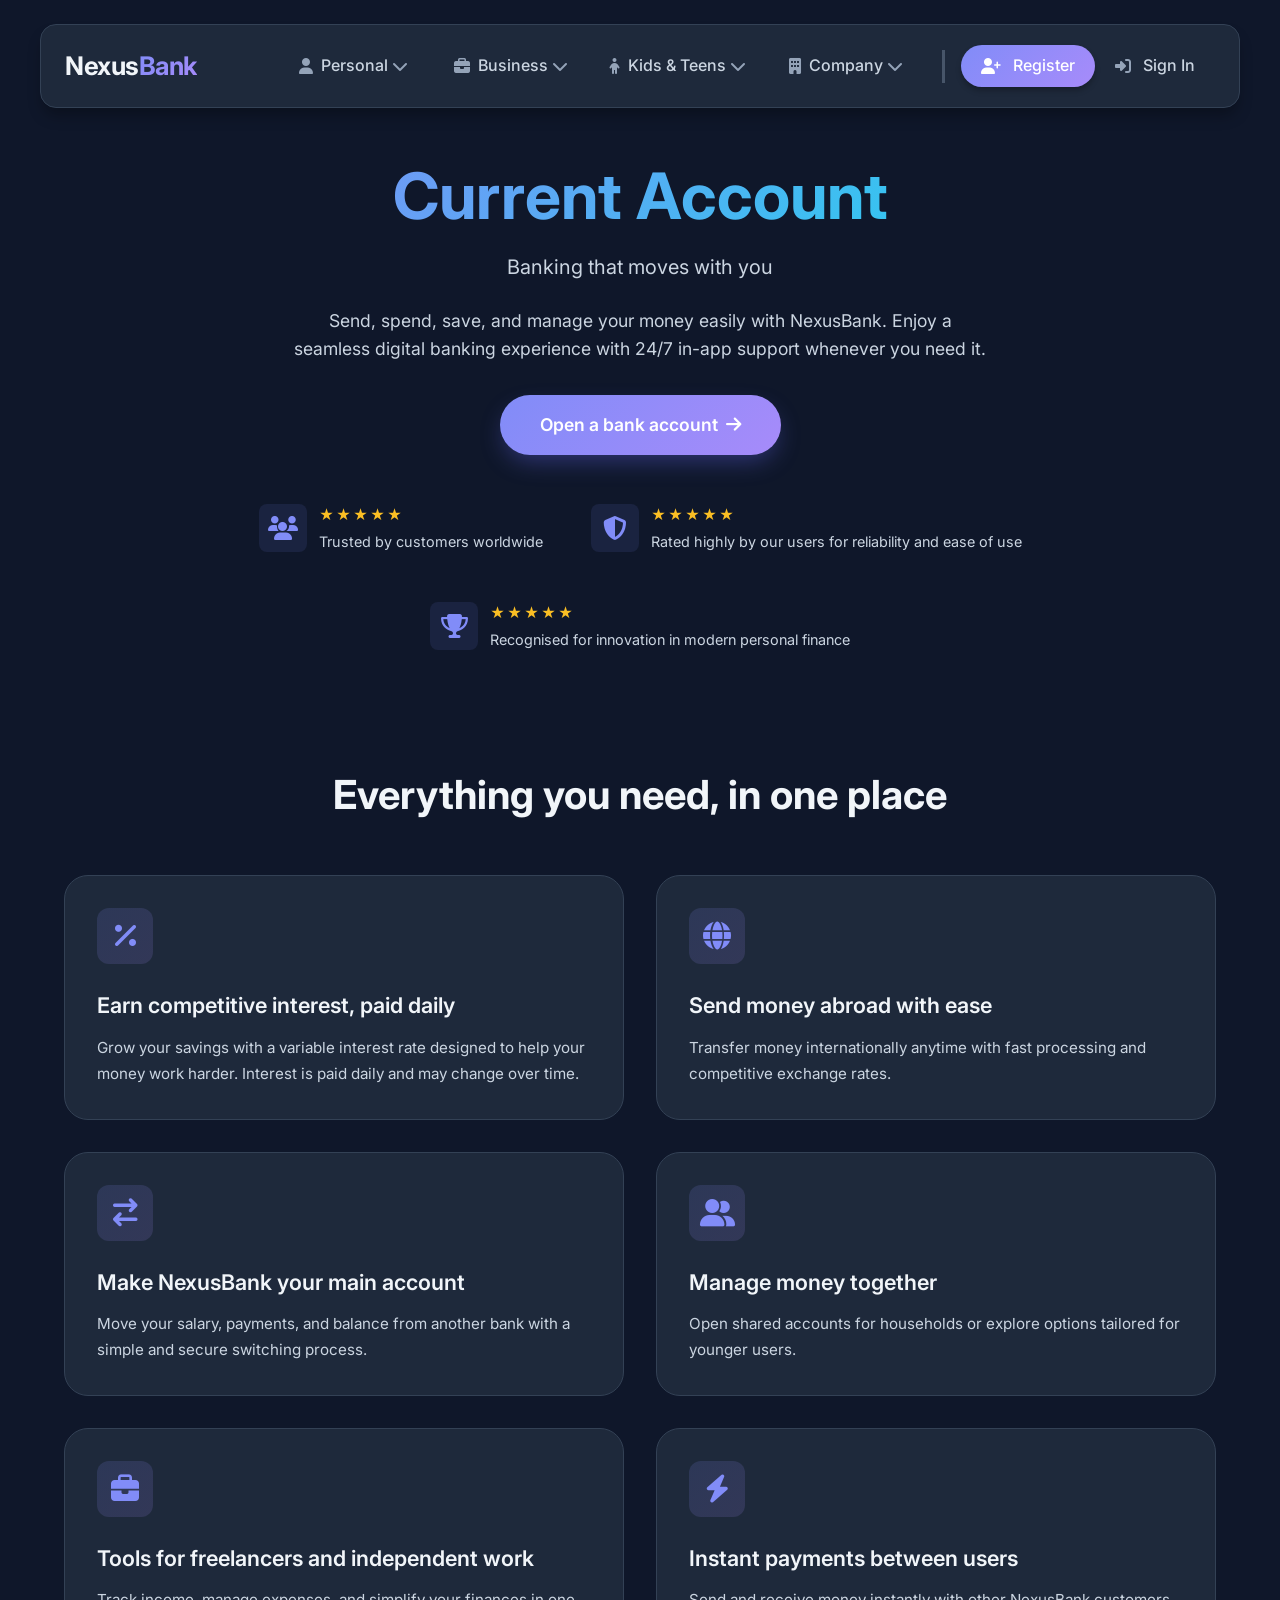
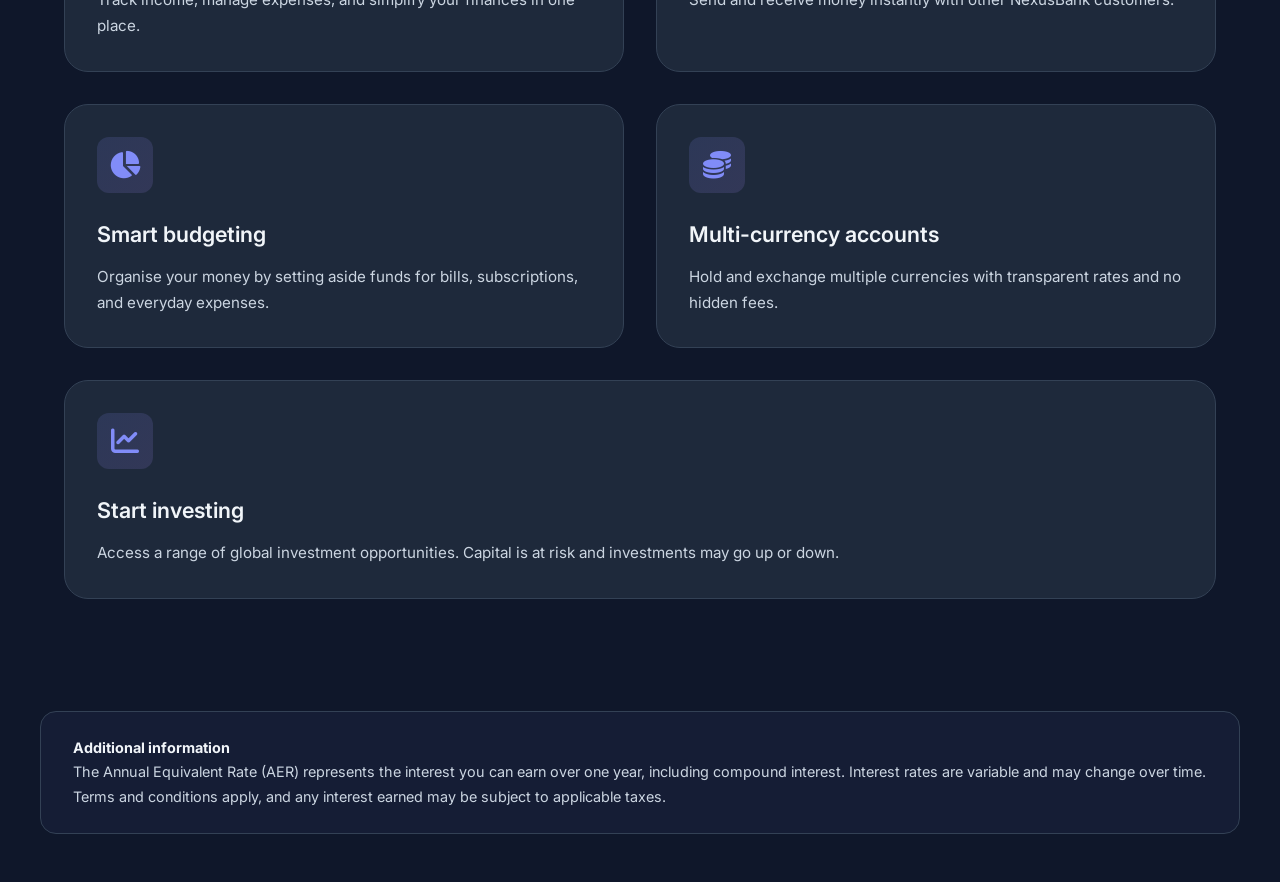
==== Joint-Account/index.html @ ea1c4c82 "Add files via upload" ====
<!DOCTYPE html>
<html lang="en">
<head>
    <meta charset="UTF-8">
    <meta name="viewport" content="width=device-width, initial-scale=1.0">
    <title>NexusBank | Personal Accounts</title>
    
    <!-- Font Awesome -->
    <link rel="stylesheet" href="https://cdnjs.cloudflare.com/ajax/libs/font-awesome/6.4.0/css/all.min.css">
    
    <!-- Google Fonts -->
    <link href="https://fonts.googleapis.com/css2?family=Inter:wght@300;400;500;600;700;800&display=swap" rel="stylesheet">
    
    <style>
        /* ===== CSS VARIABLES ===== */
        :root {
            --primary: #818cf8;
            --primary-dark: #6366f1;
            --secondary: #a78bfa;
            --accent: #22d3ee;
            --bg-primary: #0f172a;
            --bg-secondary: #1e293b;
            --surface: #1e293b;
            --surface-elevated: #334155;
            --surface-hover: #475569;
            --text-primary: #f1f5f9;
            --text-secondary: #cbd5e1;
            --text-tertiary: #94a3b8;
            --border-light: #334155;
            --border-medium: #475569;
            --success: #10b981;
            --warning: #f59e0b;
            --error: #ef4444;
            --shadow-sm: 0 1px 2px 0 rgb(0 0 0 / 0.3);
            --shadow-md: 0 4px 6px -1px rgb(0 0 0 / 0.3);
            --shadow-lg: 0 10px 15px -3px rgb(0 0 0 / 0.3);
            --shadow-xl: 0 20px 25px -5px rgb(0 0 0 / 0.3);
            --shadow-2xl: 0 25px 50px -12px rgb(0 0 0 / 0.4);
            --radius-sm: 6px;
            --radius-md: 8px;
            --radius-lg: 12px;
            --radius-xl: 16px;
            --radius-2xl: 24px;
            --radius-3xl: 32px;
            --radius-full: 9999px;
            --space-xs: 4px;
            --space-sm: 8px;
            --space-md: 16px;
            --space-lg: 24px;
            --space-xl: 32px;
            --space-2xl: 48px;
            --transition-fast: 150ms cubic-bezier(0.4, 0, 0.2, 1);
            --transition-normal: 250ms cubic-bezier(0.4, 0, 0.2, 1);
            --transition-bounce: all 0.3s cubic-bezier(0.175, 0.885, 0.32, 1.275);
            --font-body: 'Inter', -apple-system, BlinkMacSystemFont, 'Segoe UI', Roboto, sans-serif;
        }

        * {
            margin: 0;
            padding: 0;
            box-sizing: border-box;
        }

        body {
            font-family: var(--font-body);
            background-color: var(--bg-primary);
            color: var(--text-primary);
            line-height: 1.6;
            padding-top: 94px;
            overflow-x: hidden;
        }

        /* Focus indicators for keyboard users */
        :focus-visible {
            outline: 2px solid var(--primary);
            outline-offset: 2px;
            border-radius: var(--radius-sm);
        }

        /* ===== FLOATING NAVIGATION ===== */
        .floating-nav {
            position: fixed;
            top: var(--space-lg);
            left: 50%;
            transform: translateX(-50%);
            width: calc(100% - 2rem);
            max-width: 1200px;
            background: var(--surface);
            backdrop-filter: blur(10px);
            border: 1px solid var(--border-light);
            border-radius: var(--radius-xl);
            padding: 0 var(--space-lg);
            z-index: 1000;
            box-shadow: var(--shadow-lg);
            display: flex;
            align-items: center;
            justify-content: space-between;
            height: 84px;
        }

        .floating-nav .container {
            display: flex;
            align-items: center;
            justify-content: space-between;
            width: 100%;
            height: 100%;
            padding: 0;
            max-width: 1200px;
            margin: 0 auto;
        }

        .nav-brand {
            font-size: 1.6rem;
            font-weight: 700;
            color: var(--text-primary);
            letter-spacing: -0.5px;
            text-decoration: none;
            flex-shrink: 0;
            line-height: 1;
        }

        .nav-brand .accent {
            background: linear-gradient(135deg, var(--primary), var(--secondary));
            -webkit-background-clip: text;
            -webkit-text-fill-color: transparent;
            background-clip: text;
        }

        .nav-row {
            display: flex;
            align-items: center;
            gap: var(--space-xs);
            margin-left: auto;
            flex-wrap: nowrap;
        }

        .nav-item {
            display: flex;
            align-items: center;
            gap: 0.5rem;
            padding: 0.6rem 1.2rem;
            font-size: 1rem;
            font-family: var(--font-body);
            border-radius: 40px;
            transition: var(--transition-bounce);
            position: relative;
            text-decoration: none;
            color: var(--text-secondary);
            font-weight: 500;
            border: none;
            background: none;
            cursor: pointer;
            white-space: nowrap;
        }

        /* Fix for Issue #1: Button styling to match links */
        button.nav-item {
            font-family: var(--font-body);
            font-size: 1rem;
            font-weight: 500;
            line-height: 1.6;
            cursor: pointer;
            -webkit-appearance: none;
            -moz-appearance: none;
            appearance: none;
        }

        button.nav-item:focus {
            outline: none;
        }

        button.nav-item:focus-visible {
            outline: 2px solid var(--primary);
            outline-offset: 2px;
            border-radius: var(--radius-full);
        }

        button.nav-item.btn-primary {
            background: linear-gradient(135deg, var(--primary), var(--secondary));
        }

        .nav-item i {
            font-size: 1rem;
            transition: transform 0.2s ease;
            color: var(--text-tertiary);
        }

        .nav-item:hover {
            background: var(--surface-hover);
            transform: scale(1.05);
            color: var(--primary);
        }

        .nav-item:active {
            transform: scale(0.97);
            transition: transform 0.05s ease;
        }

        .nav-item:hover i {
            transform: translateY(-1px);
        }

        .nav-item.btn-primary {
            background: linear-gradient(135deg, var(--primary), var(--secondary));
            color: white;
            box-shadow: var(--shadow-md);
            padding: 0.5rem 1.25rem;
        }

        .nav-item.btn-primary i {
            color: white;
        }

        .nav-item.btn-primary:hover {
            transform: translateY(-1px);
            box-shadow: var(--shadow-lg);
        }

        .nav-item.btn-primary:active {
            transform: translateY(0);
            box-shadow: var(--shadow-sm);
        }

        .nav-item.btn-ghost {
            background: transparent;
            padding: 0.5rem 1.25rem;
        }

        .nav-item.btn-ghost:hover {
            background: var(--surface-hover);
            color: var(--primary);
        }

        .nav-item.btn-ghost:active {
            transform: scale(0.97);
        }

        .nav-spacer {
            width: 3px;
            height: 33px;
            background: var(--border-medium);
            margin: 0 var(--space-md);
            flex-shrink: 0;
        }

        .mobile-menu-btn {
            display: none;
            background: none;
            border: none;
            color: var(--text-secondary);
            font-size: 1.25rem;
            cursor: pointer;
            width: 44px;
            height: 44px;
            align-items: center;
            justify-content: center;
            margin-left: var(--space-sm);
            border-radius: var(--radius-md);
            transition: background var(--transition-fast);
        }

        .mobile-menu-btn:hover {
            background: var(--surface-hover);
        }

        .mobile-menu-btn:active {
            transform: scale(0.95);
        }

        /* ===== DROPDOWN MENU STYLES ===== */
        .nav-dropdown {
            position: relative;
        }

        .dropdown-toggle {
            display: flex;
            align-items: center;
            gap: var(--space-xs);
            cursor: pointer;
            text-decoration: none;
        }

        .dropdown-arrow {
            font-size: 0.75rem;
            transition: transform var(--transition-fast);
            color: var(--text-tertiary);
        }

        .nav-dropdown:hover .dropdown-arrow {
            transform: rotate(180deg);
            color: var(--primary);
        }

        .dropdown-menu {
            position: absolute;
            top: 100%;
            left: 50%;
            transform: translateX(-50%) translateY(10px);
            background: var(--surface);
            border: 1px solid var(--border-light);
            border-radius: var(--radius-xl);
            padding: var(--space-xl);
            box-shadow: var(--shadow-2xl);
            opacity: 0;
            visibility: hidden;
            transition: all var(--transition-normal);
            z-index: 1000;
            backdrop-filter: blur(10px);
            margin-top: var(--space-sm);
        }

        .nav-dropdown:hover .dropdown-menu {
            opacity: 1;
            visibility: visible;
            transform: translateX(-50%) translateY(0);
        }

        /* Personal Menu Positioning - FIXED */
        .personal-menu {
            min-width: min(1000px, 85vw);
            max-width: 1200px;
            left: 175%;
            transform: translateX(calc(-50% + 80px)) translateY(10px);
        }

        .nav-dropdown:hover .personal-menu {
            transform: translateX(calc(-50% + 80px)) translateY(0);
        }

        /* Business Menu Positioning - FIXED */
        .business-menu {
            min-width: min(1000px, 85vw);
            max-width: 1200px;
            left: 90%;
            transform: translateX(calc(-50% + 120px)) translateY(10px);
        }

        .nav-dropdown:hover .business-menu {
            transform: translateX(calc(-50% + 120px)) translateY(0);
        }

        /* Kids Menu Positioning */
        .kids-menu {
            min-width: min(500px, 90vw);
            left: 50%;
            transform: translateX(-50%) translateY(10px);
        }

        .nav-dropdown:hover .kids-menu {
            transform: translateX(-50%) translateY(0);
        }

        /* Company Menu Positioning */
        .company-menu {
            min-width: min(700px, 85vw);
            left: 50%;
            transform: translateX(calc(-50% + 40px)) translateY(10px);
        }

        .nav-dropdown:hover .company-menu {
            transform: translateX(calc(-50% + 40px)) translateY(0);
        }

        .dropdown-grid {
            display: grid;
            grid-template-columns: repeat(6, 1fr);
            gap: var(--space-lg);
        }

        .business-menu .dropdown-grid {
            grid-template-columns: repeat(6, 1fr);
        }

        .company-menu .dropdown-grid.two-columns {
            grid-template-columns: repeat(3, 1fr);
        }

        .dropdown-col {
            min-width: 0;
        }

        .dropdown-section-header {
            display: flex;
            align-items: center;
            gap: var(--space-xs);
            color: var(--text-tertiary);
            font-size: 0.75rem;
            font-weight: 600;
            text-transform: uppercase;
            letter-spacing: 0.5px;
            margin-bottom: var(--space-md);
            padding-bottom: var(--space-xs);
            border-bottom: 1px solid var(--border-light);
            cursor: default;
            pointer-events: none;
        }

        .dropdown-link {
            display: flex;
            align-items: center;
            gap: var(--space-sm);
            padding: var(--space-sm) var(--space-md);
            color: var(--text-secondary);
            text-decoration: none;
            font-size: 0.9rem;
            border-radius: var(--radius-md);
            transition: all var(--transition-fast);
            margin-bottom: 2px;
            cursor: pointer;
        }

        .dropdown-link:hover {
            background: var(--surface-hover);
            transform: translateX(5px);
            color: var(--text-primary);
        }

        .dropdown-link:active {
            transform: scale(0.98);
            background: var(--surface-elevated);
        }

        /* Kids Menu Cards */
        .kids-grid {
            display: grid;
            grid-template-columns: repeat(3, 1fr);
            gap: var(--space-md);
        }

        .kids-card {
            background: rgba(129, 140, 248, 0.05);
            border-radius: var(--radius-lg);
            padding: var(--space-md);
            text-align: center;
            text-decoration: none;
            display: block;
            transition: all 0.3s ease;
            border: 1px solid rgba(129, 140, 248, 0.2);
            cursor: pointer;
        }

        .kids-card:hover {
            background: rgba(129, 140, 248, 0.12);
            border-color: rgba(129, 140, 248, 0.5);
            transform: translateY(-2px);
        }

        .kids-card:active {
            transform: translateY(0);
            background: rgba(129, 140, 248, 0.2);
        }

        .kids-icon {
            width: 48px;
            height: 48px;
            background: linear-gradient(135deg, var(--primary), var(--secondary));
            border-radius: var(--radius-md);
            display: flex;
            align-items: center;
            justify-content: center;
            margin: 0 auto 12px auto;
        }

        .kids-icon i {
            font-size: 1.5rem;
            color: white;
        }

        .kids-title {
            font-weight: 600;
            font-size: 0.9rem;
            color: var(--text-primary);
            margin-bottom: 4px;
        }

        .kids-desc {
            font-size: 0.75rem;
            color: var(--text-tertiary);
            line-height: 1.3;
        }

        /* Plan Links */
        .plans-col {
            background: rgba(99, 102, 241, 0.1);
            border-radius: var(--radius-lg);
            padding: var(--space-md);
        }

        .plan-link {
            display: flex;
            align-items: center;
            justify-content: space-between;
            padding: var(--space-sm) var(--space-md);
            color: var(--text-secondary);
            text-decoration: none;
            border-radius: var(--radius-md);
            transition: all var(--transition-fast);
            margin-bottom: 2px;
            cursor: pointer;
        }

        .plan-link:hover {
            background: var(--surface-hover);
            transform: translateX(5px);
            color: var(--text-primary);
        }

        .plan-link:active {
            transform: scale(0.98);
        }

        .plan-name {
            font-weight: 500;
            font-size: 0.9rem;
        }

        .plan-price {
            font-size: 0.8rem;
            color: var(--text-tertiary);
            background: var(--surface);
            padding: 2px 8px;
            border-radius: var(--radius-full);
        }

        .mt-2 { margin-top: 8px; }
        .mt-3 { margin-top: 16px; }

        /* ===== MOBILE MENU STYLES ===== */
        .mobile-nav {
            display: none;
        }
        
        .mobile-menu-panel {
            display: none;
        }
        
        .mobile-tabs-container {
            padding: var(--space-md) var(--space-md) 0 var(--space-md);
            border-bottom: 1px solid var(--border-light);
            overflow-x: auto;
            overflow-y: hidden;
            white-space: nowrap;
            -webkit-overflow-scrolling: touch;
            scrollbar-width: none;
            -ms-overflow-style: none;
            flex-shrink: 0;
        }
        
        .mobile-tabs-container::-webkit-scrollbar {
            display: none;
        }
        
        .mobile-tabs {
            display: flex;
            flex-wrap: nowrap;
            gap: var(--space-sm);
            padding-bottom: var(--space-sm);
            min-width: min-content;
        }
        
        .mobile-tab {
            display: inline-flex;
            align-items: center;
            gap: var(--space-sm);
            padding: 0.75rem 1.25rem;
            background: transparent;
            border: none;
            color: var(--text-tertiary);
            font-weight: 500;
            font-size: 1rem;
            border-radius: var(--radius-full);
            cursor: pointer;
            transition: all var(--transition-fast);
            white-space: nowrap;
            border: 1px solid transparent;
            flex-shrink: 0;
        }
        
        .mobile-tab i {
            font-size: 1.1rem;
        }
        
        .mobile-tab.active {
            background: rgba(129, 140, 248, 0.15);
            color: var(--primary);
            border-color: rgba(129, 140, 248, 0.3);
        }
        
        .mobile-content-area {
            flex: 1;
            overflow-y: auto;
            padding: var(--space-lg) var(--space-md);
            -webkit-overflow-scrolling: touch;
        }
        
        .mobile-menu-section {
            display: none;
        }
        
        .mobile-menu-section.active {
            display: block;
        }
        
        .mobile-menu-list {
            list-style: none;
            margin: 0;
            padding: 0;
        }
        
        .mobile-menu-item {
            display: flex;
            align-items: center;
            padding: var(--space-md) 0;
            color: var(--text-primary);
            text-decoration: none;
            border-bottom: 1px solid var(--border-light);
            font-size: 1rem;
            transition: all var(--transition-fast);
            cursor: pointer;
        }
        
        .mobile-menu-item.has-children {
            justify-content: space-between;
        }
        
        .mobile-menu-item.has-children .arrow {
            color: var(--text-tertiary);
            font-size: 0.8rem;
            transition: transform var(--transition-fast);
        }
        
        .mobile-menu-item.has-children.open .arrow {
            transform: rotate(180deg);
        }
        
        .mobile-submenu {
            list-style: none;
            margin: 0 0 0 var(--space-lg);
            padding: 0;
            display: none;
        }
        
        .mobile-submenu.open {
            display: block;
        }
        
        .mobile-submenu .mobile-menu-item {
            padding: var(--space-sm) 0;
            border-bottom: none;
            color: var(--text-secondary);
            font-size: 0.95rem;
        }
        
        .mobile-menu-footer {
            padding: var(--space-lg) var(--space-md);
            border-top: 1px solid var(--border-light);
            background: var(--bg-secondary);
            display: flex;
            gap: var(--space-md);
            flex-shrink: 0;
        }
        
        .mobile-btn {
            flex: 1;
            padding: var(--space-md);
            border-radius: var(--radius-full);
            font-weight: 600;
            text-align: center;
            text-decoration: none;
            transition: all var(--transition-fast);
            border: none;
            cursor: pointer;
            font-size: 1rem;
        }
        
        .mobile-btn-login {
            background: transparent;
            color: var(--text-primary);
            border: 1px solid var(--border-medium);
        }
        
        .mobile-btn-login:hover,
        .mobile-btn-login:active {
            background: var(--surface-hover);
        }
        
        .mobile-btn-signup {
            background: linear-gradient(135deg, var(--primary), var(--secondary));
            color: white;
        }
        
        .mobile-btn-signup:hover,
        .mobile-btn-signup:active {
            opacity: 0.9;
            transform: scale(0.98);
        }
        
        body.menu-open {
            overflow: hidden;
        }

        /* Loading state for buttons */
        .btn-primary.loading,
        .btn-ghost.loading {
            position: relative;
            pointer-events: none;
            opacity: 0.7;
        }

        .btn-primary.loading::after,
        .btn-ghost.loading::after {
            content: '';
            position: absolute;
            width: 16px;
            height: 16px;
            top: 50%;
            right: 12px;
            transform: translateY(-50%);
            border: 2px solid white;
            border-top-color: transparent;
            border-radius: 50%;
            animation: spin 0.6s linear infinite;
        }

        /* Screen reader only class */
        .sr-only {
            position: absolute;
            width: 1px;
            height: 1px;
            padding: 0;
            margin: -1px;
            overflow: hidden;
            clip: rect(0, 0, 0, 0);
            white-space: nowrap;
            border-width: 0;
        }

        /* Page Content */
        .page-content {
            max-width: 1200px;
            margin: 0 auto;
            padding: 60px 24px;
            text-align: center;
        }

        h1 {
            font-size: 3rem;
            margin-bottom: 16px;
            background: linear-gradient(135deg, var(--primary), var(--accent));
            -webkit-background-clip: text;
            -webkit-text-fill-color: transparent;
            font-weight: 700;
        }

        p {
            color: var(--text-secondary);
            font-size: 1.1rem;
        }

        /* Drag and Drop Styles */
        .dropdown-link[draggable="true"]:active, 
        .plan-link[draggable="true"]:active,
        .kids-card[draggable="true"]:active {
            cursor: grabbing;
        }
        
        .drag-over {
            background: rgba(129, 140, 248, 0.3);
            transform: scale(1.02);
        }
        
        .button-updated {
            animation: pulse 0.3s ease;
        }
        
        @keyframes pulse {
            0% { transform: scale(1); }
            50% { transform: scale(1.05); background: var(--primary); color: white; }
            100% { transform: scale(1); }
        }

        /* Lazy loading animation */
        .dropdown-menu {
            transition: opacity 0.3s ease, visibility 0.3s ease, transform 0.3s ease;
        }

        .dropdown-menu.loading {
            position: relative;
            min-height: 200px;
        }

        .dropdown-menu.loading::after {
            content: '';
            position: absolute;
            top: 50%;
            left: 50%;
            width: 40px;
            height: 40px;
            margin: -20px 0 0 -20px;
            border: 3px solid var(--border-light);
            border-top-color: var(--primary);
            border-radius: 50%;
            animation: spin 0.6s linear infinite;
        }

        @keyframes fadeIn {
            from { opacity: 0; transform: translateY(-10px); }
            to { opacity: 1; transform: translateY(0); }
        }

        @keyframes spin {
            to { transform: rotate(360deg); }
        }

     
/* ===== DEFAULT (FULL SIZE) - Icons + Text ===== */
.nav-item i {
    margin-right: var(--space-xs);
}

/* ===== MEDIUM SIZE - Text Only, Hide Icons ===== */
/* ===== DEFAULT (FULL SIZE) - Above 1150px: Icons + Text ===== */
/* This is the default state - no media query needed */

/* ===== MEDIUM SIZE - 901px to 1150px: Text Only, Hide Icons ===== */
@media (max-width: 1150px) and (min-width: 901px) {
    .nav-item i {
        display: none !important;
    }
    
    .nav-item span {
        display: inline-block !important;
    }
    
    .nav-item.btn-primary i {
        display: none !important;
    }
    
    .nav-item.btn-primary span {
        display: inline-block !important;
    }
    
    /* Dropdown positioning for medium screens */
    .nav-dropdown .dropdown-menu {
        min-width: 70vw;
        max-width: 85vw;
        left: auto !important;
        right: 0 !important;
        transform: translateY(10px) !important;
        max-height: 80vh;
        overflow-y: auto;
        overflow-x: hidden;
    }
    
    .nav-dropdown:hover .dropdown-menu {
        transform: translateY(0) !important;
    }
    
    .personal-menu,
    .business-menu,
    .company-menu,
    .kids-menu {
        left: auto !important;
        right: 0 !important;
        transform: translateY(10px) !important;
        min-width: 300px !important;
        max-width: 400px !important;
    }
    
    .nav-dropdown:hover .personal-menu,
    .nav-dropdown:hover .business-menu,
    .nav-dropdown:hover .company-menu,
    .nav-dropdown:hover .kids-menu {
        transform: translateY(0) !important;
    }
    
    .nav-dropdown .dropdown-grid {
        grid-template-columns: 1fr !important;
        gap: var(--space-md);
    }
    
    .business-menu .dropdown-grid {
        grid-template-columns: 1fr !important;
    }
    
    .dropdown-menu {
        overflow-x: hidden !important;
    }
    
    .dropdown-menu * {
        max-width: 100%;
    }
    
    .nav-row {
        overflow: visible !important;
    }
    
    .floating-nav {
        overflow: visible !important;
    }
}

@media (max-width: 900px) {
    /* Fix icon centering */
    .nav-item {
        display: flex !important;
        align-items: center !important;
        justify-content: center !important;
        padding: 0 !important;
        margin: 0 !important;
        aspect-ratio: 1 / 1;
    }
    
    .nav-item i {
        display: inline-block !important;
        font-size: 1.35rem !important; /* Slightly smaller than 1.5rem */
        margin: 0 !important;
        line-height: 1;
    }
    
    .nav-item span {
        display: none !important;
    }
    
    .nav-item.btn-primary {
        padding: 0 !important;
    }
    
    .nav-item.btn-primary i {
        display: inline-block !important;
        font-size: 1.35rem !important; /* Slightly smaller than 1.5rem */
        margin: 0 !important;
    }
    
    .nav-item.btn-primary span {
        display: none !important;
    }
    
    /* ===== LOGO LEFT + ICONS EDGE-TO-EDGE WITH SPACING ===== */
    .floating-nav .container {
        display: flex !important;
        align-items: center !important;
        justify-content: flex-start !important;
        width: 100% !important;
    }
    
    /* Logo stays on far left with right margin for spacing */
    .nav-brand {
        flex-shrink: 0 !important;
        margin-right: 2rem !important;
    }
    
    /* Nav menu takes remaining space and fills to right edge */
    .nav-menu {
        flex: 1 !important;
        display: flex !important;
        justify-content: flex-end !important;
    }
    
    /* Nav list spans full width with space-between */
    .nav-menu ul,
    .nav-list,
    .nav-row {
        display: flex !important;
        justify-content: space-between !important;
        width: 100% !important;
        margin: 0 !important;
        padding: 0 !important;
        gap: 0 !important;
    }
    
    /* List items */
    .nav-menu li,
    .nav-list li {
        margin: 0 !important;
        padding: 0 !important;
    }
    
    /* Override any existing nav-row margins */
    .nav-row {
        margin-left: 0 !important;
    }
}



/* ===== SMALL SIZE - 900px and below: Icons Only, Hide Text ===== */
@media (max-width: 900px) and (min-width: 769px) {
    .nav-item i {
        display: inline-block !important;
        font-size: 1.125rem;
        margin-right: 0 !important;
    }
    
    .nav-item span {
        display: none !important;
    }
    
    .nav-item.btn-primary i {
        display: inline-block !important;
        margin: 0 !important;
    }
    
    .nav-item.btn-primary span {
        display: none !important;
    }
    
    /* FIX: Make dropdowns behave exactly like medium screens - single column */
    .nav-dropdown {
        position: relative !important;
    }
    
    .nav-dropdown .dropdown-menu {
        min-width: 300px !important;
        max-width: 400px !important;
        left: 0 !important;
        right: auto !important;
        transform: translateY(10px) !important;
        max-height: 80vh;
        overflow-y: auto;
        overflow-x: hidden;
        padding: var(--space-lg) !important;
    }
    
    .nav-dropdown:hover .dropdown-menu {
        transform: translateY(0) !important;
    }
    
    .personal-menu,
    .business-menu,
    .company-menu,
    .kids-menu {
        left: 0 !important;
        right: auto !important;
        transform: translateY(10px) !important;
        min-width: 300px !important;
        max-width: 400px !important;
    }
    
    .nav-dropdown:hover .personal-menu,
    .nav-dropdown:hover .business-menu,
    .nav-dropdown:hover .company-menu,
    .nav-dropdown:hover .kids-menu {
        transform: translateY(0) !important;
    }
    
    /* SINGLE COLUMN GRID - Same as medium screens */
    .nav-dropdown .dropdown-grid {
        grid-template-columns: 1fr !important;
        gap: var(--space-md);
    }
    
    .business-menu .dropdown-grid {
        grid-template-columns: 1fr !important;
    }
    
    .company-menu .dropdown-grid.two-columns {
        grid-template-columns: 1fr !important;
    }
    
    /* Kids menu also single column */
    .kids-grid {
        grid-template-columns: 1fr !important;
    }
    
    .dropdown-menu {
        overflow-x: hidden !important;
    }
    
    .dropdown-menu * {
        max-width: 100%;
    }
    
    .nav-row {
        overflow: visible !important;
    }
    
    .floating-nav {
        overflow: visible !important;
    }
    
    /* Hide section headers that might be empty or redundant */
    .dropdown-section-header {
        font-size: 0.7rem !important;
        padding-bottom: var(--space-xs) !important;
        margin-bottom: var(--space-sm) !important;
    }
    
    /* Make dropdown links more compact */
    .dropdown-link,
    .plan-link {
        padding: var(--space-sm) var(--space-md) !important;
        font-size: 0.9rem !important;
    }
    
    /* Plans column styling */
    .plans-col {
        background: rgba(99, 102, 241, 0.1);
        border-radius: var(--radius-lg);
        padding: var(--space-md);
        margin-top: var(--space-md);
    }
    
    /* Active state for click-based dropdown toggle */
    .nav-dropdown.active .dropdown-menu {
        opacity: 1 !important;
        visibility: visible !important;
        pointer-events: auto !important;
        transform: translateY(0) !important;
    }
    
    .nav-dropdown.active .dropdown-toggle {
        background: var(--surface-hover) !important;
        color: var(--primary) !important;
    }
    
    /* Prevent hover from interfering on touch devices */
    @media (hover: none) and (pointer: coarse) {
        .nav-dropdown:hover .dropdown-menu {
            opacity: 0 !important;
            visibility: hidden !important;
            pointer-events: none !important;
        }
        
        .nav-dropdown.active .dropdown-menu,
        .nav-dropdown.active:hover .dropdown-menu {
            opacity: 1 !important;
            visibility: visible !important;
            pointer-events: auto !important;
            transform: translateY(0) !important;
        }
    }
}

/* ===== EXTRA SMALL - 800px and below: Keep Icons Only ===== */
@media (max-width: 800px) {
    .nav-dropdown .dropdown-menu {
        min-width: 260px;
        max-width: calc(100vw - 24px);
        max-height: 70vh;
        padding: var(--space-md);
    }
    
    .dropdown-link,
    .plan-link {
        padding: var(--space-xs) var(--space-sm);
    }
    
    .plan-name {
        font-size: 0.8rem;
    }
    
    .plan-price {
        font-size: 0.7rem;
    }
    
    .dropdown-section-header {
        font-size: 0.65rem;
    }
    
    .kids-grid {
        grid-template-columns: repeat(auto-fit, minmax(140px, 1fr));
    }
    
    .kids-card {
        white-space: normal;
        word-break: break-word;
    }
    
    .dropdown-menu * {
        max-width: 100%;
        box-sizing: border-box;
    }
}

/* ===== MOBILE MENU - 768px and below ===== */
@media (max-width: 768px) {
    .floating-nav {
        display: none;
    }

    .mobile-nav {
        position: fixed;
        top: 0;
        left: 0;
        right: 0;
        background: var(--surface);
        backdrop-filter: blur(10px);
        border-bottom: 1px solid var(--border-light);
        padding: var(--space-md) var(--space-lg);
        z-index: 1000;
        display: flex;
        align-items: center;
        justify-content: space-between;
        height: 70px;
        box-sizing: border-box;
    }

    .mobile-nav .nav-brand {
        font-size: 1.5rem;
        white-space: nowrap;
        overflow: hidden;
        text-overflow: ellipsis;
        max-width: 70%;
    }

    .mobile-menu-btn {
        display: flex;
        align-items: center;
        justify-content: center;
        width: 44px;
        height: 44px;
        background: transparent;
        border: none;
        color: var(--text-secondary);
        font-size: 1.5rem;
        cursor: pointer;
        border-radius: var(--radius-md);
        transition: background var(--transition-fast);
        flex-shrink: 0;
    }

    .mobile-menu-btn:hover {
        background: var(--surface-hover);
    }

    .mobile-menu-btn:active {
        transform: scale(0.95);
    }

    .mobile-menu-panel {
        position: fixed;
        top: 70px;
        left: 0;
        right: 0;
        bottom: 0;
        background: var(--bg-secondary);
        z-index: 999;
        display: none;
        flex-direction: column;
        overflow: hidden;
        border-top: 1px solid var(--border-light);
        max-width: 100vw;
        box-sizing: border-box;
    }

    .mobile-menu-panel.active {
        display: flex;
    }

    .mobile-tabs-container {
        padding: var(--space-md) var(--space-sm) 0 var(--space-sm);
        border-bottom: 1px solid var(--border-light);
        overflow-x: auto;
        overflow-y: hidden;
        white-space: nowrap;
        -webkit-overflow-scrolling: touch;
        scrollbar-width: none;
        -ms-overflow-style: none;
        flex-shrink: 0;
    }

    .mobile-tabs-container::-webkit-scrollbar {
        display: none;
    }

    .mobile-tabs {
        display: flex;
        flex-wrap: nowrap;
        gap: var(--space-xs);
        padding-bottom: var(--space-sm);
        min-width: min-content;
    }

    .mobile-tab {
        display: inline-flex;
        align-items: center;
        gap: var(--space-sm);
        padding: 0.75rem 1.25rem;
        background: transparent;
        border: none;
        color: var(--text-tertiary);
        font-weight: 500;
        font-size: 1rem;
        border-radius: var(--radius-full);
        cursor: pointer;
        transition: all var(--transition-fast);
        white-space: nowrap;
        border: 1px solid transparent;
        flex-shrink: 0;
        min-height: 44px;
    }

    .mobile-tab i {
        font-size: 1.1rem;
        pointer-events: none;
    }

    .mobile-tab.active {
        background: rgba(129, 140, 248, 0.15);
        color: var(--primary);
        border-color: rgba(129, 140, 248, 0.3);
    }

    .mobile-content-area {
        flex: 1;
        overflow-y: auto;
        overflow-x: hidden;
        padding: var(--space-lg) var(--space-md);
        -webkit-overflow-scrolling: touch;
        max-width: 100%;
        box-sizing: border-box;
        scrollbar-width: thin;
    }

    .mobile-content-area::-webkit-scrollbar {
        width: 5px;
    }

    .mobile-content-area::-webkit-scrollbar-thumb {
        background: var(--primary);
        border-radius: var(--radius-full);
    }

    .mobile-menu-section {
        display: none;
    }

    .mobile-menu-section.active {
        display: block;
    }

    .mobile-menu-list {
        max-width: 100%;
        list-style: none;
        margin: 0;
        padding: 0;
    }

    .mobile-menu-item {
        display: flex;
        align-items: center;
        min-height: 48px;
        max-width: 100%;
        padding: var(--space-sm) 0;
        color: var(--text-primary);
        text-decoration: none;
        border-bottom: 1px solid var(--border-light);
        font-size: 1rem;
        transition: all var(--transition-fast);
        cursor: pointer;
        word-wrap: break-word;
        white-space: normal;
        box-sizing: border-box;
    }

    .mobile-menu-item.has-children {
        justify-content: space-between;
    }

    .mobile-menu-item.has-children .arrow {
        color: var(--text-tertiary);
        font-size: 0.8rem;
        transition: transform var(--transition-fast);
        flex-shrink: 0;
        margin-left: var(--space-md);
    }

    .mobile-menu-item.has-children.open .arrow {
        transform: rotate(180deg);
    }

    .mobile-submenu {
        list-style: none;
        margin: 0 0 0 var(--space-lg);
        padding: 0;
        display: none;
        max-width: 100%;
        box-sizing: border-box;
    }

    .mobile-submenu.open {
        display: block;
    }

    .mobile-submenu .mobile-menu-item {
        padding: var(--space-xs) 0;
        border-bottom: none;
        color: var(--text-secondary);
        font-size: 0.95rem;
        min-height: 40px;
    }

    .mobile-menu-footer {
        padding: var(--space-lg) var(--space-md);
        padding-bottom: max(var(--space-lg), env(safe-area-inset-bottom));
        border-top: 1px solid var(--border-light);
        background: var(--bg-secondary);
        display: flex;
        gap: var(--space-md);
        flex-shrink: 0;
        box-sizing: border-box;
    }

    .mobile-btn {
        flex: 1;
        padding: var(--space-md) var(--space-sm);
        border-radius: var(--radius-full);
        font-weight: 600;
        text-align: center;
        text-decoration: none;
        transition: all var(--transition-fast);
        border: none;
        cursor: pointer;
        font-size: 1rem;
        min-height: 48px;
        display: flex;
        align-items: center;
        justify-content: center;
        white-space: nowrap;
        overflow: hidden;
        text-overflow: ellipsis;
        box-sizing: border-box;
    }

    .mobile-btn-login {
        background: transparent;
        color: var(--text-primary);
        border: 1px solid var(--border-medium);
    }

    .mobile-btn-login:hover,
    .mobile-btn-login:active {
        background: var(--surface-hover);
    }

    .mobile-btn-signup {
        background: linear-gradient(135deg, var(--primary), var(--secondary));
        color: white;
    }

    .mobile-btn-signup:hover,
    .mobile-btn-signup:active {
        opacity: 0.9;
        transform: scale(0.98);
    }

    body {
        padding-top: 70px;
        overflow-x: hidden;
    }

    body.menu-open {
        overflow: hidden;
    }

    .page-content {
        padding-top: 90px;
        padding-left: var(--space-md);
        padding-right: var(--space-md);
        overflow-x: hidden;
        box-sizing: border-box;
    }

    h1 {
        font-size: 2.5rem;
        word-wrap: break-word;
    }

    * {
        max-width: 100%;
    }
}

/* ===== VERY SMALL - 375px and below ===== */
@media (max-width: 375px) {
    .mobile-tab {
        padding: 0.5rem 0.75rem;
        font-size: 0.8rem;
        gap: 0.4rem;
    }

    .mobile-tab i {
        font-size: 0.85rem;
    }

    .mobile-menu-item {
        font-size: 0.9rem;
        min-height: 44px;
        padding: var(--space-xs) 0;
    }

    .mobile-submenu .mobile-menu-item {
        font-size: 0.85rem;
    }

    .mobile-btn {
        font-size: 0.8rem;
        padding: 10px var(--space-xs);
        min-height: 44px;
        white-space: nowrap;
        overflow: hidden;
        text-overflow: ellipsis;
    }

    .mobile-nav .nav-brand {
        font-size: 1.25rem;
        max-width: 65%;
    }

    .mobile-content-area {
        padding: var(--space-md) var(--space-sm);
    }

    .mobile-submenu {
        margin-left: var(--space-md);
    }

    .mobile-tabs-container {
        padding: var(--space-sm) var(--space-xs) 0 var(--space-xs);
    }

    .mobile-menu-footer {
        padding: var(--space-md) var(--space-sm);
        padding-bottom: max(var(--space-md), env(safe-area-inset-bottom));
        gap: var(--space-sm);
    }

    h1 {
        font-size: 2rem;
    }

    .mobile-menu-panel,
    .mobile-content-area,
    .mobile-menu-list,
    .mobile-submenu {
        max-width: 100vw;
        overflow-x: hidden;
    }

    .mobile-menu-item span,
    .mobile-menu-item {
        word-break: break-word;
    }

    .mobile-menu-btn {
        width: 40px;
        height: 40px;
        font-size: 1.3rem;
    }
}

/* ===== HOVER FALLBACK ===== */
@media (hover: hover) {
    .nav-dropdown:hover .dropdown-menu {
        opacity: 1 !important;
        visibility: visible !important;
    }

    @media (max-width: 1150px) and (min-width: 901px) {
        .nav-dropdown:hover .dropdown-menu,
        .nav-dropdown:hover .personal-menu,
        .nav-dropdown:hover .business-menu,
        .nav-dropdown:hover .company-menu,
        .nav-dropdown:hover .kids-menu {
            transform: translateY(0) !important;
        }
    }

    @media (max-width: 900px) {
        .nav-dropdown:hover .dropdown-menu,
        .nav-dropdown:hover .personal-menu,
        .nav-dropdown:hover .business-menu,
        .nav-dropdown:hover .company-menu,
        .nav-dropdown:hover .kids-menu {
            transform: translateY(0) !important;
        }
    }

    @media (min-width: 1151px) {
        .nav-dropdown:hover .personal-menu {
            transform: translateX(calc(-50% + 80px)) translateY(0) !important;
        }

        .nav-dropdown:hover .business-menu {
            transform: translateX(calc(-50% + 120px)) translateY(0) !important;
        }

        .nav-dropdown:hover .kids-menu {
            transform: translateX(-50%) translateY(0) !important;
        }

        .nav-dropdown:hover .company-menu {
            transform: translateX(calc(-50% + 40px)) translateY(0) !important;
        }
    }
}
         
/* ===== SMALL SIZE - 900px and below: Icons Only, Hide Text ===== */
@media (max-width: 900px) and (min-width: 769px) {
    /* Fix icon centering */
    .nav-item {
        display: flex !important;
        align-items: center !important;
        justify-content: center !important;
        padding: 0.6rem !important;
        aspect-ratio: 1 / 1;
    }
    
    .nav-item i {
        display: inline-block !important;
        font-size: 1.125rem;
        margin: 0 !important;
        line-height: 1;
    }
    
    .nav-item span {
        display: none !important;
    }
    
    .nav-item.btn-primary {
        padding: 0.6rem !important;
    }
    
    .nav-item.btn-primary i {
        display: inline-block !important;
        margin: 0 !important;
    }
    
    .nav-item.btn-primary span {
        display: none !important;
    }
    
    /* Keep the rest of your existing styles for this breakpoint... */
    /* (dropdown positioning, grid layouts, tooltips, etc.) */
}

/* Extra small screens - smaller tooltips */
@media (max-width: 800px) and (min-width: 769px) {
    .nav-item::after {
        font-size: 0.7rem;
        padding: 4px 8px;
        bottom: -36px;
    }
}


/* ===== BANK ACCOUNT PAGE STYLES ===== */

.bank-hero {
    padding: 4rem 0 3rem;
    text-align: center;
    max-width: 900px;
    margin: 0 auto;
}

.bank-hero h1 {
    font-size: clamp(2.5rem, 5vw, 4rem);
    font-weight: 700;
    margin-bottom: 1rem;
    background: linear-gradient(135deg, var(--primary), var(--accent));
    -webkit-background-clip: text;
    -webkit-text-fill-color: transparent;
    line-height: 1.2;
}

.bank-hero-subtitle {
    font-size: 1.25rem;
    color: var(--text-secondary);
    margin-bottom: 2rem;
    max-width: 700px;
    margin-left: auto;
    margin-right: auto;
    line-height: 1.6;
}

.hero-cta {
    margin-bottom: 3rem;
}

.btn-hero {
    background: linear-gradient(135deg, var(--primary), var(--secondary));
    color: white;
    padding: 1rem 2.5rem;
    border-radius: var(--radius-full);
    font-weight: 600;
    font-size: 1.1rem;
    text-decoration: none;
    display: inline-flex;
    align-items: center;
    gap: 0.5rem;
    transition: all var(--transition-bounce);
    box-shadow: 0 10px 25px -5px rgba(99, 102, 241, 0.4);
}

.btn-hero:hover {
    transform: translateY(-3px) scale(1.02);
    box-shadow: 0 20px 30px -8px rgba(99, 102, 241, 0.5);
}

.btn-hero i {
    transition: transform 0.2s ease;
}

.btn-hero:hover i {
    transform: translateX(5px);
}

.trust-badges {
    display: flex;
    justify-content: center;
    gap: 3rem;
    flex-wrap: wrap;
}

.trust-item {
    display: flex;
    align-items: center;
    gap: 0.75rem;
}

.trust-icon {
    width: 48px;
    height: 48px;
    background: rgba(129, 140, 248, 0.1);
    border-radius: var(--radius-md);
    display: flex;
    align-items: center;
    justify-content: center;
}

.trust-icon i {
    font-size: 1.5rem;
    color: var(--primary);
}

.trust-text {
    text-align: left;
}

.trust-text .stars {
    color: #fbbf24;
    font-size: 0.9rem;
    letter-spacing: 2px;
}

.trust-text p {
    color: var(--text-secondary);
    font-size: 0.9rem;
    margin-top: 0.25rem;
}

.features-grid-section {
    padding: 4rem 0;
}

.section-label {
    text-align: center;
    margin-bottom: 3rem;
}

.section-label h2 {
    font-size: 2.5rem;
    font-weight: 700;
    margin-bottom: 1rem;
}

.section-label p {
    color: var(--text-secondary);
    font-size: 1.1rem;
}

.features-grid-2col {
    display: grid;
    grid-template-columns: repeat(2, 1fr);
    gap: 2rem;
    max-width: 1200px;
    margin: 0 auto;
    padding: 0 1.5rem;
}

.feature-card-bank {
    background: var(--surface);
    border: 1px solid var(--border-light);
    border-radius: var(--radius-2xl);
    padding: 2rem;
    transition: all var(--transition-normal);
}

.feature-card-bank:hover {
    transform: translateY(-5px);
    border-color: rgba(129, 140, 248, 0.4);
    box-shadow: var(--shadow-lg);
}

.feature-icon-large {
    width: 56px;
    height: 56px;
    background: linear-gradient(135deg, rgba(129, 140, 248, 0.15), rgba(167, 139, 250, 0.15));
    border-radius: var(--radius-lg);
    display: flex;
    align-items: center;
    justify-content: center;
    margin-bottom: 1.5rem;
}

.feature-icon-large i {
    font-size: 1.75rem;
    color: var(--primary);
}

.feature-card-bank h3 {
    font-size: 1.35rem;
    font-weight: 600;
    margin-bottom: 0.75rem;
}

.feature-card-bank p {
    color: var(--text-secondary);
    font-size: 0.95rem;
    line-height: 1.7;
}

.additional-info {
    background: rgba(129, 140, 248, 0.05);
    border: 1px solid var(--border-light);
    border-radius: var(--radius-xl);
    padding: 1.5rem 2rem;
    margin: 3rem auto;
    max-width: 1200px;
}

.additional-info p {
    color: var(--text-secondary);
    font-size: 0.9rem;
    line-height: 1.7;
}

.additional-info strong {
    color: var(--text-primary);
}

@media (max-width: 768px) {
    .bank-hero {
        padding: 2rem 0;
    }
    
    .trust-badges {
        flex-direction: column;
        gap: 1.5rem;
        align-items: flex-start;
        max-width: 300px;
        margin: 0 auto;
    }
    
    .features-grid-2col {
        grid-template-columns: 1fr;
    }
    
    .section-label h2 {
        font-size: 2rem;
    }
}
    </style>
</head>
<body>

   <!-- ===== DESKTOP NAVIGATION ===== -->
<nav class="floating-nav" aria-label="Desktop navigation">
    <div class="container">
        <a href="../../../index.html" class="nav-brand" aria-label="NexusBank Homepage">
            Nexus<span class="accent">Bank</span>
        </a>

        <div class="nav-row">
            <!-- Personal Dropdown -->
<div class="nav-dropdown" role="navigation" aria-label="Personal banking menu">
    <button class="nav-item dropdown-toggle" 
            type="button"
            aria-haspopup="true" 
            aria-expanded="false"
            id="personalDropdownToggle">
        <i class="fas fa-user" aria-hidden="true"></i>
        <span>Personal</span>
        <i class="fas fa-chevron-down dropdown-arrow" aria-hidden="true"></i>
    </button>
    <div class="dropdown-menu personal-menu" 
         role="menu" 
         aria-label="Personal banking options"
         aria-labelledby="personalDropdownToggle">
        <div class="dropdown-grid">
            <div class="dropdown-col">
                <div class="dropdown-section-header" role="presentation">
                    <span>Accounts</span>
                </div>
                <a href="../Bank-Account/index.html" class="dropdown-link" draggable="true" role="menuitem">
                    <span>Bank Account</span>
                </a>
                <a href="../Joint-Account/index.html" class="dropdown-link" draggable="true" role="menuitem">
                    <span>Joint Account</span>
                </a>
                <a href="../Parents-and-guardians/index.html" class="dropdown-link" draggable="true" role="menuitem">
                    <span>Parents and guardians</span>
                </a>
                
                <div class="dropdown-section-header mt-3" role="presentation">
                    <span>Payments</span>
                </div>
                <a href="../../Cards/NexusBank-Pay/index.html" class="dropdown-link" draggable="true" role="menuitem">
                    <span>NexusBank Pay</span>
                </a>
            </div>

            <div class="dropdown-col">
                <div class="dropdown-section-header" role="presentation">
                    <span>Security & Protection</span>
                </div>
                <a href="../../../security/Security-&-Protection/How-We-Protect-Your-Money/index.html" class="dropdown-link" draggable="true" role="menuitem">
                    <span>How We Protect Your Money</span>
                </a>
                
                <div class="dropdown-section-header mt-3" role="presentation">
                    <span>Help</span>
                </div>
                <a href="../../../help/Contact-Us/index.html" class="dropdown-link" draggable="true" role="menuitem">
                    <span>Contact Us</span>
                </a>
                <a href="../../../help/Help-Centre/index.html" class="dropdown-link" draggable="true" role="menuitem">
                    <span>Help Centre</span>
                </a>
                <a href="../../../help/System-Status/index.html" class="dropdown-link" draggable="true" role="menuitem">
                    <span>System Status</span>
                </a>
            </div>

            <!-- Empty column for spacing or layout consistency -->
            <div class="dropdown-col plans-col">
                <!-- Kept empty to maintain grid structure -->
            </div>
        </div>
    </div>
</div>
    <!-- Business Dropdown -->
    <div class="nav-dropdown" role="navigation" aria-label="Business banking menu">
        <button class="nav-item dropdown-toggle" 
                type="button"
                aria-haspopup="true" 
                aria-expanded="false"
                id="businessDropdownToggle">
            <i class="fas fa-briefcase" aria-hidden="true"></i>
            <span>Business</span>
            <i class="fas fa-chevron-down dropdown-arrow" aria-hidden="true"></i>
        </button>
        <div class="dropdown-menu business-menu" 
             role="menu" 
             aria-label="Business banking options"
             aria-labelledby="businessDropdownToggle">
            <div class="dropdown-grid">
                <div class="dropdown-col">
                    <div class="dropdown-section-header" role="presentation">
                        <span>Core Banking</span>
                    </div>
                    <a href="../../../business/money-transfers.html" class="dropdown-link" draggable="true" role="menuitem">
                        <span>Money Transfers</span>
                    </a>
                    <a href="../../../business/bills.html" class="dropdown-link" draggable="true" role="menuitem">
                        <span>Bills</span>
                    </a>
                    <a href="../../../business/online-payments.html" class="dropdown-link" draggable="true" role="menuitem">
                        <span>Online Payment</span>
                    </a>
                </div>

                <div class="dropdown-col">
                    <div class="dropdown-section-header" role="presentation">
                        <span>Finance</span>
                    </div>
                    <a href="../../../business/savings.html" class="dropdown-link" draggable="true" role="menuitem">
                        <span>Savings</span>
                    </a>
                    <a href="../../../business/credits.html" class="dropdown-link" draggable="true" role="menuitem">
                        <span>Credits</span>
                    </a>
                </div>

                <div class="dropdown-col"></div>
                <div class="dropdown-col"></div>
                <div class="dropdown-col"></div>
                <div class="dropdown-col"></div>
            </div>
        </div>
    </div>
            </div>

            <!-- Kids & Teens Dropdown -->
            <div class="nav-dropdown" role="navigation" aria-label="Kids and teens banking menu">
                <a href="javascript:void(0)" class="nav-item dropdown-toggle"
                   role="button"
                   aria-haspopup="true"
                   aria-expanded="false"
                   id="kidsDropdownToggle">
                    <i class="fas fa-child" aria-hidden="true"></i>
                    <span>Kids & Teens</span>
                    <i class="fas fa-chevron-down dropdown-arrow" aria-hidden="true"></i>
                </a>
                <div class="dropdown-menu kids-menu"
                     role="menu"
                     aria-label="Kids and teens banking options"
                     aria-labelledby="kidsDropdownToggle">
                    <!-- Kept as is -->
                    <div class="kids-grid">
                        <a href="../../../kids-teens/account.html" class="kids-card" draggable="true" role="menuitem">
                            <div class="kids-icon">
                                <i class="fas fa-child" aria-hidden="true"></i>
                            </div>
                            <div class="kids-title">Kids & Teens account</div>
                            <div class="kids-desc">For ages 6-17</div>
                        </a>

                        <a href="../../../kids-teens/parents.html" class="kids-card" draggable="true" role="menuitem">
                            <div class="kids-icon">
                                <i class="fas fa-users" aria-hidden="true"></i>
                            </div>
                            <div class="kids-title">Parents and guardians</div>
                            <div class="kids-desc">Manage and monitor</div>
                        </a>

                        <a href="../../../help/Help-Centre/index.html" class="kids-card" draggable="true" role="menuitem">
                            <div class="kids-icon">
                                <i class="fas fa-circle-question" aria-hidden="true"></i>
                            </div>
                            <div class="kids-title">Help Center</div>
                            <div class="kids-desc">Get support</div>
                        </a>
                    </div>
                </div>
            </div>

            <!-- Company Dropdown -->
            <div class="nav-dropdown" role="navigation" aria-label="Company information menu">
                <button class="nav-item dropdown-toggle"
                        type="button"
                        aria-haspopup="true"
                        aria-expanded="false"
                        id="companyDropdownToggle">
                    <i class="fas fa-building" aria-hidden="true"></i>
                    <span>Company</span>
                    <i class="fas fa-chevron-down dropdown-arrow" aria-hidden="true"></i>
                </button>
                <div class="dropdown-menu company-menu"
                     role="menu"
                     aria-label="Company information options"
                     aria-labelledby="companyDropdownToggle">
                    <div class="dropdown-grid two-columns">
                        <!-- Kept: About us, news media -->
                        <div class="dropdown-col">
                            <div class="dropdown-section-header" role="presentation">
                                <span>General</span>
                            </div>
                            <a href="../../../company/about.html" class="dropdown-link" draggable="true" role="menuitem">
                                <span>About Us</span>
                            </a>
                            <a href="../../../company/news.html" class="dropdown-link" draggable="true" role="menuitem">
                                <span>News & Media</span>
                            </a>
                        </div>
                        <!-- Empty columns -->
                        <div class="dropdown-col"></div>
                        <div class="dropdown-col"></div>
                    </div>
                </div>
            </div>

            <div class="nav-spacer" aria-hidden="true"></div>

            <a href="../../../login.html?tab=register" class="nav-item btn-primary" id="registerBtn">
                <i class="fas fa-user-plus" aria-hidden="true"></i>
                <span>Register</span>
            </a>
            <a href="../../../login.html" class="nav-item btn-ghost" id="signinBtn">
                <i class="fas fa-sign-in-alt" aria-hidden="true"></i>
                <span>Sign In</span>
            </a>
        </div>
    </div>
</nav>

<!-- ===== MOBILE NAVIGATION ===== -->
<nav class="mobile-nav">
    <a href="../../../index.html" class="nav-brand">
        Nexus<span class="accent">Bank</span>
    </a>
    <button class="mobile-menu-btn" id="mobileMenuBtn" aria-label="Toggle mobile menu" aria-expanded="false">
        <i class="fas fa-bars"></i>
    </button>
</nav>

<!-- Mobile Menu Panel -->
<div class="mobile-menu-panel" id="mobileMenuPanel">
    <!-- Horizontal Scrollable Tabs -->
    <div class="mobile-tabs-container">
        <div class="mobile-tabs">
            <button class="mobile-tab active" data-tab="personal">
                <i class="fas fa-user"></i> Personal
            </button>
            <button class="mobile-tab" data-tab="business">
                <i class="fas fa-briefcase"></i> Business
            </button>
            <button class="mobile-tab" data-tab="kids">
                <i class="fas fa-child"></i> Kids & Teens
            </button>
            <button class="mobile-tab" data-tab="company">
                <i class="fas fa-building"></i> Company
            </button>
        </div>
    </div>
    
    <!-- Content Area for Selected Tab -->
    <div class="mobile-content-area">
        <!-- Personal Tab Content (Active by default) -->
        <div class="mobile-menu-section active" id="tab-personal">
            <ul class="mobile-menu-list">
                <!-- Kept: Bank Account, Joint Account, Security & Protection, Help, Parents and Guardians, NexusBank Pay -->
                <li>
                    <div class="mobile-menu-item has-children" data-submenu="accounts">
                        <span>Accounts</span>
                        <i class="fas fa-chevron-down arrow"></i>
                    </div>
                    <ul class="mobile-submenu" id="submenu-accounts">
                        <li><a href="../Bank-Account/index.html" class="mobile-menu-item">Bank Account</a></li>
                        <li><a href="../Joint-Account/index.html" class="mobile-menu-item">Joint Account</a></li>
                        <li><a href="../Parents-and-guardians/index.html" class="mobile-menu-item">Parents and guardians</a></li>
                    </ul>
                </li>
                <li><a href="../../Cards/NexusBank-Pay/index.html" class="mobile-menu-item">NexusBank Pay</a></li>
                
                <li>
                    <div class="mobile-menu-item has-children" data-submenu="security">
                        <span>Security & Protection</span>
                        <i class="fas fa-chevron-down arrow"></i>
                    </div>
                    <ul class="mobile-submenu" id="submenu-security">
                        <li><a href="../../../security/Security-&-Protection/How-We-Protect-Your-Money/index.html" class="mobile-menu-item">How We Protect Your Money</a></li>
                        <li><a href="../../../security/Security-&-Protection/Report-Lost-Device/index.html" class="mobile-menu-item">Report Lost Device</a></li>
                        <li><a href="../../../security/Security-&-Protection/Learn-About-Fraud-&-Scams/index.html" class="mobile-menu-item">Learn About Fraud & Scams</a></li>
                        <li><a href="../../../security/Security-&-Protection/Consumer-Security-Insight-Report/index.html" class="mobile-menu-item">Consumer Security Insight Report</a></li>
                    </ul>
                </li>
                <li>
                    <div class="mobile-menu-item has-children" data-submenu="help">
                        <span>Help</span>
                        <i class="fas fa-chevron-down arrow"></i>
                    </div>
                    <ul class="mobile-submenu" id="submenu-help">
                        <li><a href="../../../help/Contact-Us/index.html" class="mobile-menu-item">Contact Us</a></li>
                        <li><a href="../../../help/Help-Centre/index.html" class="mobile-menu-item">Help Centre</a></li>
                        <li><a href="../../../help/System-Status/index.html" class="mobile-menu-item">System Status</a></li>
                    </ul>
                </li>
            </ul>
        </div>
        
        <!-- Business Tab Content -->
        <div class="mobile-menu-section" id="tab-business">
            <ul class="mobile-menu-list">
                <!-- Kept: Money Transfers, Bills, Savings, Online Payment, Credits -->
                <li><a href="../../../business/money-transfers.html" class="mobile-menu-item">Money Transfers</a></li>
                <li><a href="../../../business/bills.html" class="mobile-menu-item">Bills</a></li>
                <li><a href="../../../business/online-payments.html" class="mobile-menu-item">Online Payment</a></li>
                <li><a href="../../../business/savings.html" class="mobile-menu-item">Savings</a></li>
                <li><a href="../../../business/credits.html" class="mobile-menu-item">Credits</a></li>
            </ul>
        </div>
        
        <!-- Kids & Teens Tab Content (Kept as is) -->
        <div class="mobile-menu-section" id="tab-kids">
            <ul class="mobile-menu-list">
                <li><a href="../../../kids-teens/account.html" class="mobile-menu-item">Kids & Teens account</a></li>
                <li><a href="../../../kids-teens/parents.html" class="mobile-menu-item">Parents and guardians</a></li>
                <li><a href="../../../help/Help-Centre/index.html" class="mobile-menu-item">Help Center</a></li>
            </ul>
        </div>
        
        <!-- Company Tab Content -->
        <div class="mobile-menu-section" id="tab-company">
            <ul class="mobile-menu-list">
                <!-- Kept: About Us, News & Media -->
                <li><a href="../../../company/about.html" class="mobile-menu-item">About Us</a></li>
                <li><a href="../../../company/news.html" class="mobile-menu-item">News & Media</a></li>
            </ul>
        </div>
    </div>
    
    <!-- Footer Buttons -->
    <div class="mobile-menu-footer">
        <a href="../../../login.html" class="mobile-btn mobile-btn-login">Log in</a>
        <a href="../../../login.html?tab=register" class="mobile-btn mobile-btn-signup">Sign Up</a>
    </div>
</div>

<!-- Live region for screen reader announcements -->
<div aria-live="polite" class="sr-only" id="liveRegion"></div>

<!-- Bank Account Hero Section -->
<section class="bank-hero">
    <h1>Current Account</h1>
    <p class="bank-hero-subtitle">Banking that moves with you</p>
    
    <p class="bank-hero-subtitle" style="font-size: 1.1rem; margin-top: -0.5rem;">
        Send, spend, save, and manage your money easily with NexusBank. Enjoy a seamless 
        digital banking experience with 24/7 in-app support whenever you need it.
    </p>
    
    <div class="hero-cta">
        <a href="../../../login.html?tab=register" class="btn-hero">
            <span>Open a bank account</span>
            <i class="fas fa-arrow-right"></i>
        </a>
    </div>
    
    <div class="trust-badges">
        <div class="trust-item">
            <div class="trust-icon">
                <i class="fas fa-users"></i>
            </div>
            <div class="trust-text">
                <div class="stars">★★★★★</div>
                <p>Trusted by customers worldwide</p>
            </div>
        </div>
        <div class="trust-item">
            <div class="trust-icon">
                <i class="fas fa-shield-alt"></i>
            </div>
            <div class="trust-text">
                <div class="stars">★★★★★</div>
                <p>Rated highly by our users for reliability and ease of use</p>
            </div>
        </div>
        <div class="trust-item">
            <div class="trust-icon">
                <i class="fas fa-trophy"></i>
            </div>
            <div class="trust-text">
                <div class="stars">★★★★★</div>
                <p>Recognised for innovation in modern personal finance</p>
            </div>
        </div>
    </div>
</section>

<!-- Features Section -->
<section class="features-grid-section">
    <div class="section-label">
        <h2>Everything you need, <span class="gradient-text">in one place</span></h2>
    </div>
    
    <div class="features-grid-2col">
        <!-- Row 1 -->
        <div class="feature-card-bank">
            <div class="feature-icon-large">
                <i class="fas fa-percent"></i>
            </div>
            <h3>Earn competitive interest, paid daily</h3>
            <p>Grow your savings with a variable interest rate designed to help your money work harder. Interest is paid daily and may change over time.</p>
        </div>
        
        <div class="feature-card-bank">
            <div class="feature-icon-large">
                <i class="fas fa-globe"></i>
            </div>
            <h3>Send money abroad with ease</h3>
            <p>Transfer money internationally anytime with fast processing and competitive exchange rates.</p>
        </div>
        
        <!-- Row 2 -->
        <div class="feature-card-bank">
            <div class="feature-icon-large">
                <i class="fas fa-arrow-right-arrow-left"></i>
            </div>
            <h3>Make NexusBank your main account</h3>
            <p>Move your salary, payments, and balance from another bank with a simple and secure switching process.</p>
        </div>
        
        <div class="feature-card-bank">
            <div class="feature-icon-large">
                <i class="fas fa-user-group"></i>
            </div>
            <h3>Manage money together</h3>
            <p>Open shared accounts for households or explore options tailored for younger users.</p>
        </div>
        
        <!-- Row 3 -->
        <div class="feature-card-bank">
            <div class="feature-icon-large">
                <i class="fas fa-briefcase"></i>
            </div>
            <h3>Tools for freelancers and independent work</h3>
            <p>Track income, manage expenses, and simplify your finances in one place.</p>
        </div>
        
        <div class="feature-card-bank">
            <div class="feature-icon-large">
                <i class="fas fa-bolt"></i>
            </div>
            <h3>Instant payments between users</h3>
            <p>Send and receive money instantly with other NexusBank customers.</p>
        </div>
        
        <!-- Row 4 -->
        <div class="feature-card-bank">
            <div class="feature-icon-large">
                <i class="fas fa-chart-pie"></i>
            </div>
            <h3>Smart budgeting</h3>
            <p>Organise your money by setting aside funds for bills, subscriptions, and everyday expenses.</p>
        </div>
        
        <div class="feature-card-bank">
            <div class="feature-icon-large">
                <i class="fas fa-coins"></i>
            </div>
            <h3>Multi-currency accounts</h3>
            <p>Hold and exchange multiple currencies with transparent rates and no hidden fees.</p>
        </div>
        
        <!-- Row 5 - Full width -->
        <div class="feature-card-bank" style="grid-column: 1 / -1;">
            <div class="feature-icon-large">
                <i class="fas fa-chart-line"></i>
            </div>
            <h3>Start investing</h3>
            <p>Access a range of global investment opportunities. Capital is at risk and investments may go up or down.</p>
        </div>
    </div>
</section>

<!-- Additional Information -->
<section class="additional-info">
    <p><strong>Additional information</strong></p>
    <p>The Annual Equivalent Rate (AER) represents the interest you can earn over one year, including compound interest. Interest rates are variable and may change over time. Terms and conditions apply, and any interest earned may be subject to applicable taxes.</p>
</section>
  <script>
    document.addEventListener('DOMContentLoaded', function() {
        
        // ============================================================
        // HELPER FUNCTION FOR SCREEN READER ANNOUNCEMENTS
        // ============================================================
        
        function announceToScreenReader(message) {
            const liveRegion = document.getElementById('liveRegion');
            if (liveRegion) {
                liveRegion.textContent = message;
                setTimeout(() => {
                    liveRegion.textContent = '';
                }, 3000);
            }
        }
        
        // ============================================================
        // FIX: Click/Touch Dropdown Toggle for Icons-Only Mode (769px - 900px)
        // ============================================================
        
        function setupIconModeDropdowns() {
            const dropdownToggles = document.querySelectorAll('.nav-dropdown .dropdown-toggle');
            
            dropdownToggles.forEach(toggle => {
                toggle.addEventListener('click', function(e) {
                    // Check if we're in icons-only mode (≤900px but >768px since mobile menu handles ≤768px)
                    const screenWidth = window.innerWidth;
                    
                    if (screenWidth <= 900 && screenWidth > 768) {
                        e.preventDefault();
                        e.stopPropagation();
                        
                        const dropdown = this.closest('.nav-dropdown');
                        
                        // Close any other open dropdowns
                        document.querySelectorAll('.nav-dropdown').forEach(otherDropdown => {
                            if (otherDropdown !== dropdown && otherDropdown.classList.contains('active')) {
                                otherDropdown.classList.remove('active');
                                const otherToggle = otherDropdown.querySelector('.dropdown-toggle');
                                if (otherToggle) {
                                    otherToggle.setAttribute('aria-expanded', 'false');
                                }
                            }
                        });
                        
                        // Toggle current dropdown
                        const isActive = !dropdown.classList.contains('active');
                        
                        if (isActive) {
                            dropdown.classList.add('active');
                            this.setAttribute('aria-expanded', 'true');
                            
                            // Force show the dropdown
                            const menu = dropdown.querySelector('.dropdown-menu');
                            if (menu) {
                                menu.style.opacity = '1';
                                menu.style.visibility = 'visible';
                                menu.style.pointerEvents = 'auto';
                                menu.style.transform = 'translateY(0)';
                            }
                            
                            const menuName = this.querySelector('span')?.textContent || 'Menu';
                            announceToScreenReader(menuName + ' menu opened');
                        } else {
                            dropdown.classList.remove('active');
                            this.setAttribute('aria-expanded', 'false');
                            
                            // Force hide the dropdown
                            const menu = dropdown.querySelector('.dropdown-menu');
                            if (menu) {
                                menu.style.opacity = '0';
                                menu.style.visibility = 'hidden';
                                menu.style.pointerEvents = 'none';
                                menu.style.transform = 'translateY(10px)';
                            }
                            
                            const menuName = this.querySelector('span')?.textContent || 'Menu';
                            announceToScreenReader(menuName + ' menu closed');
                        }
                    }
                });
            });
        }
        
        // Close dropdowns when clicking outside (icons-only mode)
        document.addEventListener('click', function(e) {
            const screenWidth = window.innerWidth;
            
            if (screenWidth <= 900 && screenWidth > 768) {
                if (!e.target.closest('.nav-dropdown')) {
                    document.querySelectorAll('.nav-dropdown.active').forEach(dropdown => {
                        dropdown.classList.remove('active');
                        const toggle = dropdown.querySelector('.dropdown-toggle');
                        if (toggle) {
                            toggle.setAttribute('aria-expanded', 'false');
                        }
                        const menu = dropdown.querySelector('.dropdown-menu');
                        if (menu) {
                            menu.style.opacity = '0';
                            menu.style.visibility = 'hidden';
                            menu.style.pointerEvents = 'none';
                            menu.style.transform = 'translateY(10px)';
                        }
                    });
                }
            }
        });
        
        // Close dropdowns on escape key
        document.addEventListener('keydown', function(e) {
            if (e.key === 'Escape') {
                const screenWidth = window.innerWidth;
                
                if (screenWidth <= 900 && screenWidth > 768) {
                    document.querySelectorAll('.nav-dropdown.active').forEach(dropdown => {
                        dropdown.classList.remove('active');
                        const toggle = dropdown.querySelector('.dropdown-toggle');
                        if (toggle) {
                            toggle.setAttribute('aria-expanded', 'false');
                            toggle.focus();
                        }
                        const menu = dropdown.querySelector('.dropdown-menu');
                        if (menu) {
                            menu.style.opacity = '0';
                            menu.style.visibility = 'hidden';
                            menu.style.pointerEvents = 'none';
                            menu.style.transform = 'translateY(10px)';
                        }
                    });
                }
            }
        });
        
        // Handle window resize
        window.addEventListener('resize', function() {
            const screenWidth = window.innerWidth;
            
            if (screenWidth > 900 || screenWidth <= 768) {
                // Reset all dropdowns when leaving icons-only mode
                document.querySelectorAll('.nav-dropdown.active').forEach(dropdown => {
                    dropdown.classList.remove('active');
                    const toggle = dropdown.querySelector('.dropdown-toggle');
                    if (toggle) {
                        toggle.setAttribute('aria-expanded', 'false');
                    }
                    const menu = dropdown.querySelector('.dropdown-menu');
                    if (menu) {
                        menu.style.opacity = '';
                        menu.style.visibility = '';
                        menu.style.pointerEvents = '';
                        menu.style.transform = '';
                    }
                });
            }
        });
        
        // Initialize icons-only mode dropdowns
        setupIconModeDropdowns();
        
        // ============================================================
        // KEYBOARD NAVIGATION (Does NOT interfere with mouse hover)
        // ============================================================
        
        const dropdowns = document.querySelectorAll('.nav-dropdown');
        let activeKeyboardDropdown = null; // Track which dropdown is opened by keyboard
        
        dropdowns.forEach(dropdown => {
            const toggle = dropdown.querySelector('.dropdown-toggle');
            const menu = dropdown.querySelector('.dropdown-menu');
            const menuItems = menu ? menu.querySelectorAll('.dropdown-link, .plan-link, .kids-card') : [];
            
            if (!toggle || !menu) return;
            
            // Set ARIA attributes
            toggle.setAttribute('aria-haspopup', 'true');
            toggle.setAttribute('aria-expanded', 'false');
            
            // Keyboard handling for toggle
            toggle.addEventListener('keydown', function(e) {
                const isExpanded = toggle.getAttribute('aria-expanded') === 'true';
                
                switch(e.key) {
                    case 'Enter':
                    case ' ':
                        e.preventDefault();
                        if (isExpanded) {
                            // Close dropdown
                            menu.style.opacity = '0';
                            menu.style.visibility = 'hidden';
                            toggle.setAttribute('aria-expanded', 'false');
                            activeKeyboardDropdown = null;
                            announceToScreenReader('Menu closed');
                        } else {
                            // Close any other keyboard-opened dropdown first
                            if (activeKeyboardDropdown && activeKeyboardDropdown !== dropdown) {
                                const otherMenu = activeKeyboardDropdown.querySelector('.dropdown-menu');
                                const otherToggle = activeKeyboardDropdown.querySelector('.dropdown-toggle');
                                if (otherMenu && otherToggle) {
                                    otherMenu.style.opacity = '0';
                                    otherMenu.style.visibility = 'hidden';
                                    otherToggle.setAttribute('aria-expanded', 'false');
                                }
                            }
                            // Open dropdown
                            menu.style.opacity = '1';
                            menu.style.visibility = 'visible';
                            toggle.setAttribute('aria-expanded', 'true');
                            activeKeyboardDropdown = dropdown;
                            announceToScreenReader(toggle.querySelector('span')?.innerText + ' menu opened');
                        }
                        break;
                    case 'Escape':
                        if (isExpanded) {
                            e.preventDefault();
                            menu.style.opacity = '0';
                            menu.style.visibility = 'hidden';
                            toggle.setAttribute('aria-expanded', 'false');
                            activeKeyboardDropdown = null;
                            toggle.focus();
                            announceToScreenReader('Menu closed');
                        }
                        break;
                    case 'ArrowDown':
                        e.preventDefault();
                        if (!isExpanded) {
                            // Close any other keyboard-opened dropdown first
                            if (activeKeyboardDropdown && activeKeyboardDropdown !== dropdown) {
                                const otherMenu = activeKeyboardDropdown.querySelector('.dropdown-menu');
                                const otherToggle = activeKeyboardDropdown.querySelector('.dropdown-toggle');
                                if (otherMenu && otherToggle) {
                                    otherMenu.style.opacity = '0';
                                    otherMenu.style.visibility = 'hidden';
                                    otherToggle.setAttribute('aria-expanded', 'false');
                                }
                            }
                            menu.style.opacity = '1';
                            menu.style.visibility = 'visible';
                            toggle.setAttribute('aria-expanded', 'true');
                            activeKeyboardDropdown = dropdown;
                            announceToScreenReader(toggle.querySelector('span')?.innerText + ' menu opened');
                        }
                        if (menuItems.length > 0) {
                            menuItems[0].focus();
                        }
                        break;
                    case 'ArrowUp':
                        e.preventDefault();
                        if (!isExpanded) {
                            // Close any other keyboard-opened dropdown first
                            if (activeKeyboardDropdown && activeKeyboardDropdown !== dropdown) {
                                const otherMenu = activeKeyboardDropdown.querySelector('.dropdown-menu');
                                const otherToggle = activeKeyboardDropdown.querySelector('.dropdown-toggle');
                                if (otherMenu && otherToggle) {
                                    otherMenu.style.opacity = '0';
                                    otherMenu.style.visibility = 'hidden';
                                    otherToggle.setAttribute('aria-expanded', 'false');
                                }
                            }
                            menu.style.opacity = '1';
                            menu.style.visibility = 'visible';
                            toggle.setAttribute('aria-expanded', 'true');
                            activeKeyboardDropdown = dropdown;
                            announceToScreenReader(toggle.querySelector('span')?.innerText + ' menu opened');
                        }
                        if (menuItems.length > 0) {
                            menuItems[menuItems.length - 1].focus();
                        }
                        break;
                }
            });
            
            // Keyboard handling for menu items
            menuItems.forEach((item, index) => {
                item.setAttribute('role', 'menuitem');
                item.setAttribute('tabindex', '0');
                
                item.addEventListener('keydown', function(e) {
                    switch(e.key) {
                        case 'Escape':
                            e.preventDefault();
                            menu.style.opacity = '0';
                            menu.style.visibility = 'hidden';
                            toggle.setAttribute('aria-expanded', 'false');
                            activeKeyboardDropdown = null;
                            toggle.focus();
                            announceToScreenReader('Menu closed');
                            break;
                        case 'ArrowDown':
                            e.preventDefault();
                            const nextItem = menuItems[index + 1];
                            if (nextItem) {
                                nextItem.focus();
                            } else {
                                menuItems[0].focus();
                            }
                            break;
                        case 'ArrowUp':
                            e.preventDefault();
                            const prevItem = menuItems[index - 1];
                            if (prevItem) {
                                prevItem.focus();
                            } else {
                                menuItems[menuItems.length - 1].focus();
                            }
                            break;
                        case 'Home':
                            e.preventDefault();
                            menuItems[0].focus();
                            break;
                        case 'End':
                            e.preventDefault();
                            menuItems[menuItems.length - 1].focus();
                            break;
                        case 'Tab':
                            if (!e.shiftKey) {
                                if (index === menuItems.length - 1) {
                                    setTimeout(() => {
                                        menu.style.opacity = '0';
                                        menu.style.visibility = 'hidden';
                                        toggle.setAttribute('aria-expanded', 'false');
                                        activeKeyboardDropdown = null;
                                    }, 10);
                                }
                            } else {
                                if (index === 0) {
                                    setTimeout(() => {
                                        menu.style.opacity = '0';
                                        menu.style.visibility = 'hidden';
                                        toggle.setAttribute('aria-expanded', 'false');
                                        activeKeyboardDropdown = null;
                                    }, 10);
                                }
                            }
                            break;
                    }
                });
                
                item.addEventListener('focus', function() {
                    if (activeKeyboardDropdown === dropdown) {
                        menu.style.opacity = '1';
                        menu.style.visibility = 'visible';
                        toggle.setAttribute('aria-expanded', 'true');
                    }
                });
            });
            
            // FIX: Prevent hover/keyboard conflict
            dropdown.addEventListener('mouseenter', function() {
                if (activeKeyboardDropdown === dropdown) {
                    menu.style.opacity = '';
                    menu.style.visibility = '';
                }
            });
            
            dropdown.addEventListener('mouseleave', function() {
                if (activeKeyboardDropdown === dropdown) {
                    setTimeout(() => {
                        if (activeKeyboardDropdown === dropdown && !dropdown.matches(':hover')) {
                            menu.style.opacity = '1';
                            menu.style.visibility = 'visible';
                            toggle.setAttribute('aria-expanded', 'true');
                        }
                    }, 100);
                }
            });
        });
        
        // ============================================================
        // BUG #6 FIXED: Register & Sign In buttons REJECT ALL DROPS
        // ============================================================
        
        const registerBtn = document.getElementById('registerBtn');
        const signinBtn = document.getElementById('signinBtn');
        
        function makeButtonRejectDrops(button) {
            if (!button) return;
            
            button.addEventListener('dragover', function(e) {
                e.preventDefault();
                e.dataTransfer.dropEffect = 'none';
                this.style.opacity = '0.6';
                this.style.cursor = 'not-allowed';
            });
            
            button.addEventListener('dragleave', function(e) {
                this.style.opacity = '';
                this.style.cursor = '';
            });
            
            button.addEventListener('drop', function(e) {
                e.preventDefault();
                e.stopPropagation();
                this.style.opacity = '';
                this.style.cursor = '';
            });
        }
        
        makeButtonRejectDrops(registerBtn);
        makeButtonRejectDrops(signinBtn);
        
        // ============================================================
        // BUG #7 FIXED: Detect mobile and disable drag & drop
        // ============================================================
        
        function isTouchDevice() {
            return 'ontouchstart' in window || navigator.maxTouchPoints > 0;
        }
        
        function isMobileDevice() {
            return /Android|webOS|iPhone|iPad|iPod|BlackBerry|IEMobile|Opera Mini/i.test(navigator.userAgent);
        }
        
        const isMobile = isTouchDevice() || isMobileDevice();
        
        if (!isMobile) {
            const draggableItems = document.querySelectorAll('.dropdown-link[draggable="true"], .plan-link[draggable="true"], .kids-card[draggable="true"]');
            
            draggableItems.forEach(item => {
                item.setAttribute('draggable', 'true');
                
                item.addEventListener('dragstart', function(e) {
                    const textSpan = this.querySelector('span:not(.plan-price)');
                    let dragText = textSpan ? textSpan.innerText.trim() : this.innerText.trim();
                    
                    e.dataTransfer.setData('text/plain', dragText);
                    e.dataTransfer.effectAllowed = 'copy';
                    this.style.opacity = '0.5';
                });
                
                item.addEventListener('dragend', function(e) {
                    this.style.opacity = '';
                });
            });
        } else {
            const draggableItems = document.querySelectorAll('.dropdown-link[draggable="true"], .plan-link[draggable="true"], .kids-card[draggable="true"]');
            draggableItems.forEach(item => {
                item.setAttribute('draggable', 'false');
                item.style.cursor = 'pointer';
            });
        }
        
        // ============================================================
        // MOBILE MENU FUNCTIONALITY (UPDATED FOR ALL DROPDOWNS)
        // ============================================================
        
        const mobileMenuBtn = document.getElementById('mobileMenuBtn');
        const mobileMenuPanel = document.getElementById('mobileMenuPanel');
        const mobileTabs = document.querySelectorAll('.mobile-tab');
        const mobileSections = document.querySelectorAll('.mobile-menu-section');
        
        // Helper to close all submenus
        function closeAllMobileSubmenus() {
            document.querySelectorAll('.mobile-submenu').forEach(sub => {
                sub.classList.remove('open');
            });
            document.querySelectorAll('.has-children').forEach(item => {
                item.classList.remove('open');
            });
        }
        
        // Toggle mobile menu
        if (mobileMenuBtn && mobileMenuPanel) {
            mobileMenuBtn.addEventListener('click', function(e) {
                e.stopPropagation();
                const isOpen = mobileMenuPanel.classList.toggle('active');
                document.body.classList.toggle('menu-open', isOpen);
                
                const icon = this.querySelector('i');
                if (isOpen) {
                    icon.classList.remove('fa-bars');
                    icon.classList.add('fa-times');
                    this.setAttribute('aria-expanded', 'true');
                    
                    // Activate Personal tab by default
                    activateMobileTab('personal');
                    
                    // Close any open submenus
                    closeAllMobileSubmenus();
                    
                    announceToScreenReader('Mobile menu opened');
                } else {
                    icon.classList.remove('fa-times');
                    icon.classList.add('fa-bars');
                    this.setAttribute('aria-expanded', 'false');
                    announceToScreenReader('Mobile menu closed');
                }
            });
        }
        
        // Tab switching
        function activateMobileTab(tabId) {
            mobileTabs.forEach(tab => {
                const isActive = tab.getAttribute('data-tab') === tabId;
                tab.classList.toggle('active', isActive);
            });
            
            mobileSections.forEach(section => {
                const isActive = section.id === `tab-${tabId}`;
                section.classList.toggle('active', isActive);
            });
            
            // Scroll active tab into view
            const activeTab = document.querySelector(`.mobile-tab[data-tab="${tabId}"]`);
            if (activeTab) {
                setTimeout(() => {
                    activeTab.scrollIntoView({ behavior: 'smooth', block: 'nearest', inline: 'center' });
                }, 50);
            }
        }
        
        mobileTabs.forEach(tab => {
            tab.addEventListener('click', function() {
                const tabId = this.getAttribute('data-tab');
                activateMobileTab(tabId);
                
                // Close any open submenus when switching tabs
                closeAllMobileSubmenus();
                
                announceToScreenReader(`${this.textContent.trim()} tab selected`);
            });
        });
        
        // Handle ALL dropdown toggles (Accounts, Smart Spending, Security, etc.)
        document.querySelectorAll('.has-children').forEach(item => {
            item.addEventListener('click', function(e) {
                e.stopPropagation();
                const submenuId = this.getAttribute('data-submenu');
                const submenu = document.getElementById(`submenu-${submenuId}`);
                
                if (submenu) {
                    const isOpen = submenu.classList.toggle('open');
                    this.classList.toggle('open', isOpen);
                    
                    // Get the menu name from the span
                    const menuName = this.querySelector('span')?.textContent || 'Submenu';
                    announceToScreenReader(isOpen ? `${menuName} expanded` : `${menuName} collapsed`);
                }
            });
        });
        
        // Close menu when clicking on links (but not on dropdown toggles)
        document.querySelectorAll('.mobile-menu-item[href], .mobile-btn').forEach(link => {
            link.addEventListener('click', function(e) {
                // Don't close if it's the parent dropdown toggle
                if (this.classList.contains('has-children')) return;
                
                if (mobileMenuPanel) {
                    mobileMenuPanel.classList.remove('active');
                    document.body.classList.remove('menu-open');
                    const icon = mobileMenuBtn?.querySelector('i');
                    if (icon) {
                        icon.classList.remove('fa-times');
                        icon.classList.add('fa-bars');
                    }
                    if (mobileMenuBtn) {
                        mobileMenuBtn.setAttribute('aria-expanded', 'false');
                    }
                }
            });
        });
        
        // Close menu when clicking outside
        document.addEventListener('click', function(e) {
            if (mobileMenuPanel && mobileMenuPanel.classList.contains('active')) {
                if (!mobileMenuPanel.contains(e.target) && !mobileMenuBtn?.contains(e.target)) {
                    mobileMenuPanel.classList.remove('active');
                    document.body.classList.remove('menu-open');
                    const icon = mobileMenuBtn?.querySelector('i');
                    if (icon) {
                        icon.classList.remove('fa-times');
                        icon.classList.add('fa-bars');
                    }
                    mobileMenuBtn?.setAttribute('aria-expanded', 'false');
                }
            }
        });
        
        // ============================================================
        // FIX #5: Close mobile menu on browser back/forward navigation
        // ============================================================
        
        // Handle page show event (fires when page is loaded/restored from bfcache)
        window.addEventListener('pageshow', function() {
            if (mobileMenuPanel && mobileMenuPanel.classList.contains('active')) {
                mobileMenuPanel.classList.remove('active');
                document.body.classList.remove('menu-open');
                
                const icon = mobileMenuBtn?.querySelector('i');
                if (icon) {
                    icon.classList.remove('fa-times');
                    icon.classList.add('fa-bars');
                }
                
                if (mobileMenuBtn) {
                    mobileMenuBtn.setAttribute('aria-expanded', 'false');
                }
                
                announceToScreenReader('Mobile menu closed');
            }
        });
        
        // Handle popstate event (fires when active history entry changes)
        window.addEventListener('popstate', function() {
            if (mobileMenuPanel && mobileMenuPanel.classList.contains('active')) {
                mobileMenuPanel.classList.remove('active');
                document.body.classList.remove('menu-open');
                
                const icon = mobileMenuBtn?.querySelector('i');
                if (icon) {
                    icon.classList.remove('fa-times');
                    icon.classList.add('fa-bars');
                }
                
                if (mobileMenuBtn) {
                    mobileMenuBtn.setAttribute('aria-expanded', 'false');
                }
            }
        });
        
        // Also close menu when page becomes hidden (user switches tabs)
        document.addEventListener('visibilitychange', function() {
            if (document.hidden && mobileMenuPanel && mobileMenuPanel.classList.contains('active')) {
                mobileMenuPanel.classList.remove('active');
                document.body.classList.remove('menu-open');
                
                const icon = mobileMenuBtn?.querySelector('i');
                if (icon) {
                    icon.classList.remove('fa-times');
                    icon.classList.add('fa-bars');
                }
                
                if (mobileMenuBtn) {
                    mobileMenuBtn.setAttribute('aria-expanded', 'false');
                }
            }
        });
        
        // Close on Escape key
        document.addEventListener('keydown', function(e) {
            if (e.key === 'Escape' && mobileMenuPanel?.classList.contains('active')) {
                mobileMenuPanel.classList.remove('active');
                document.body.classList.remove('menu-open');
                const icon = mobileMenuBtn?.querySelector('i');
                if (icon) {
                    icon.classList.remove('fa-times');
                    icon.classList.add('fa-bars');
                }
                mobileMenuBtn?.setAttribute('aria-expanded', 'false');
            }
        });
        
        // ============================================================
        // BUG #12 FIXED: Lazy Loading for Dropdown Content
        // ============================================================
        
        const loadedDropdowns = new Set();
        
        function lazyLoadDropdown(dropdown) {
            const menuId = dropdown.getAttribute('data-menu-id');
            if (!menuId || loadedDropdowns.has(menuId)) return;
            
            const menu = dropdown.querySelector('.dropdown-menu');
            if (menu && menu.hasAttribute('data-lazy')) {
                loadedDropdowns.add(menuId);
                menu.removeAttribute('data-lazy');
            }
        }
        
        document.querySelectorAll('.nav-dropdown').forEach((dropdown, idx) => {
            const menuId = `dropdown_${idx}`;
            dropdown.setAttribute('data-menu-id', menuId);
            
            const menu = dropdown.querySelector('.dropdown-menu');
            if (menu) {
                menu.setAttribute('data-lazy', 'true');
            }
            
            dropdown.addEventListener('mouseenter', () => lazyLoadDropdown(dropdown));
            dropdown.addEventListener('click', () => lazyLoadDropdown(dropdown));
        });
        
        // ============================================================
        // Refresh functionality
        // ============================================================
        
        const refreshLinks = document.querySelectorAll('.refresh-page');
        refreshLinks.forEach(link => {
            link.addEventListener('click', function(e) {
                e.preventDefault();
                const url = this.getAttribute('data-url');
                if (url) {
                    sessionStorage.setItem('redirectAfterRefresh', url);
                    window.location.reload();
                }
            });
        });
        
        const redirectUrl = sessionStorage.getItem('redirectAfterRefresh');
        if (redirectUrl) {
            sessionStorage.removeItem('redirectAfterRefresh');
            window.location.href = redirectUrl;
        }
        
        console.log('✅ All bugs fixed! Icons-only mode dropdowns now work with clicks!');
    });
</script>

</body>
</html>
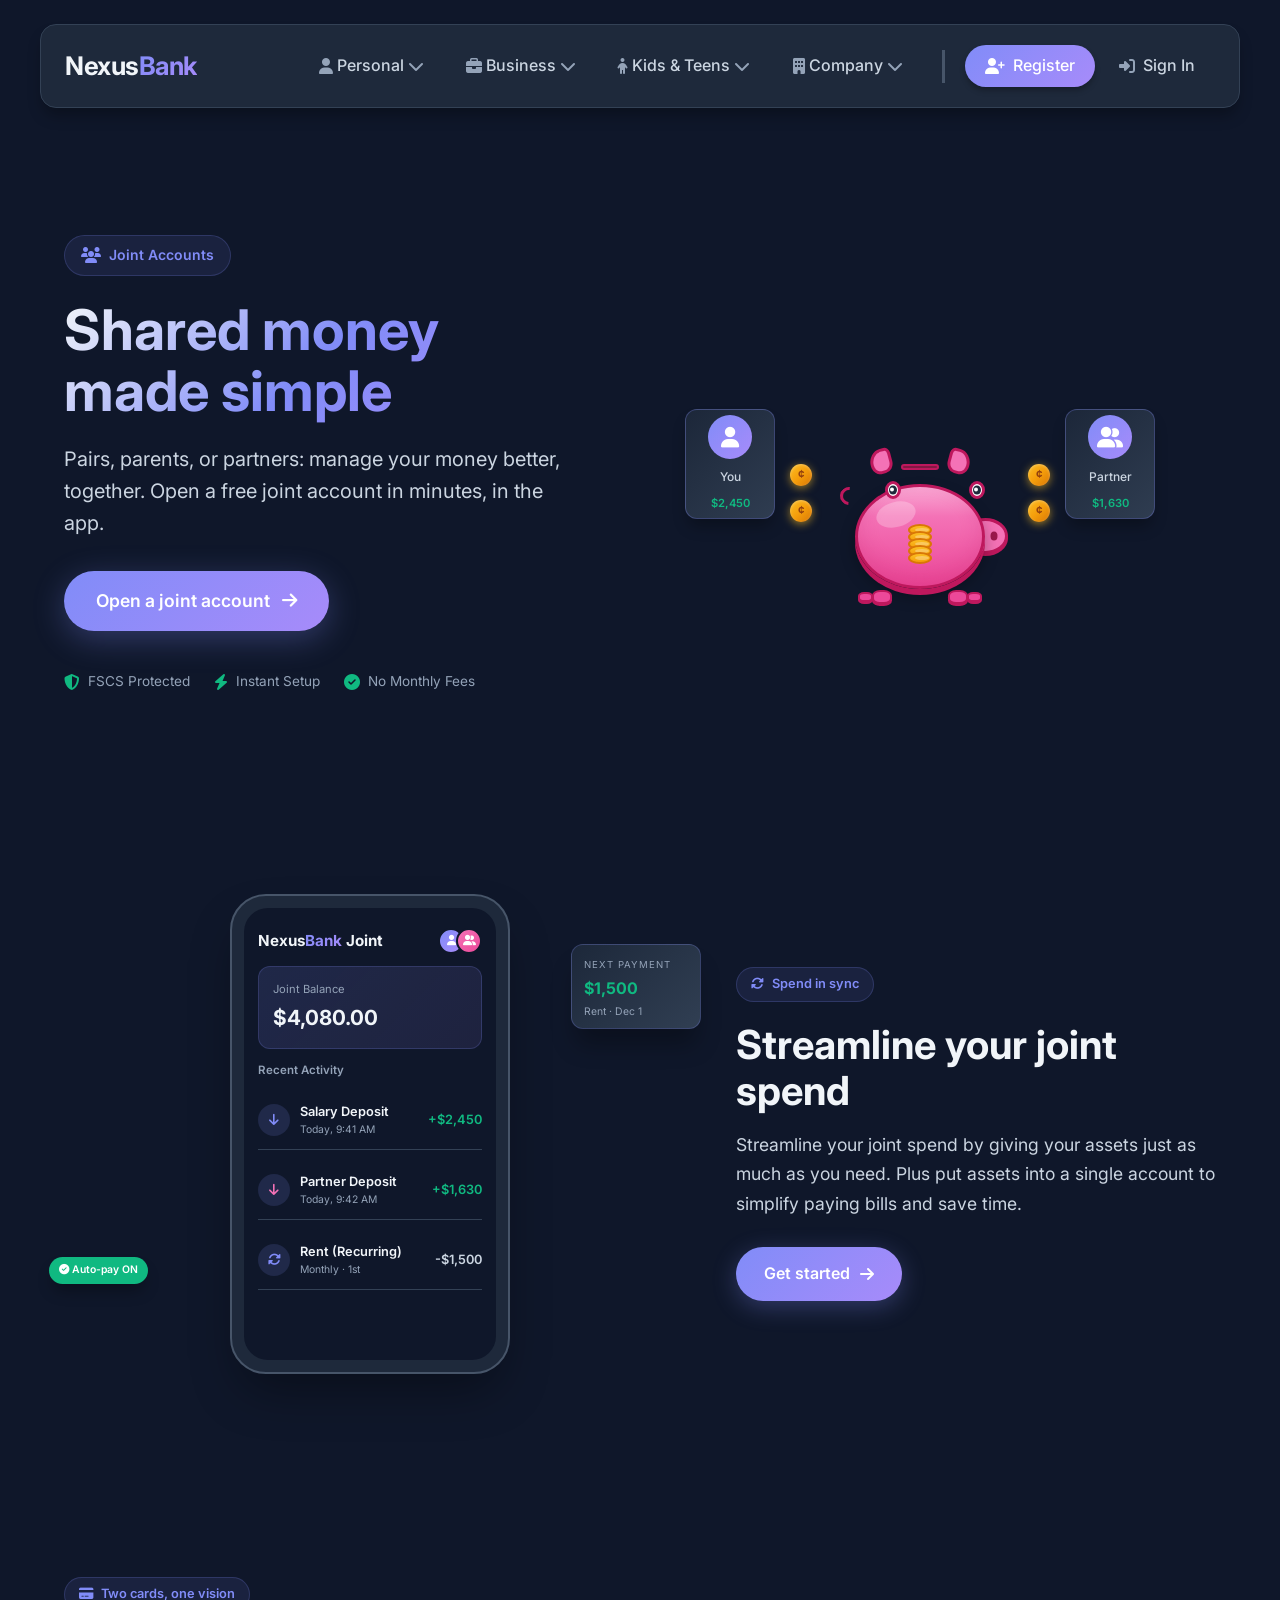
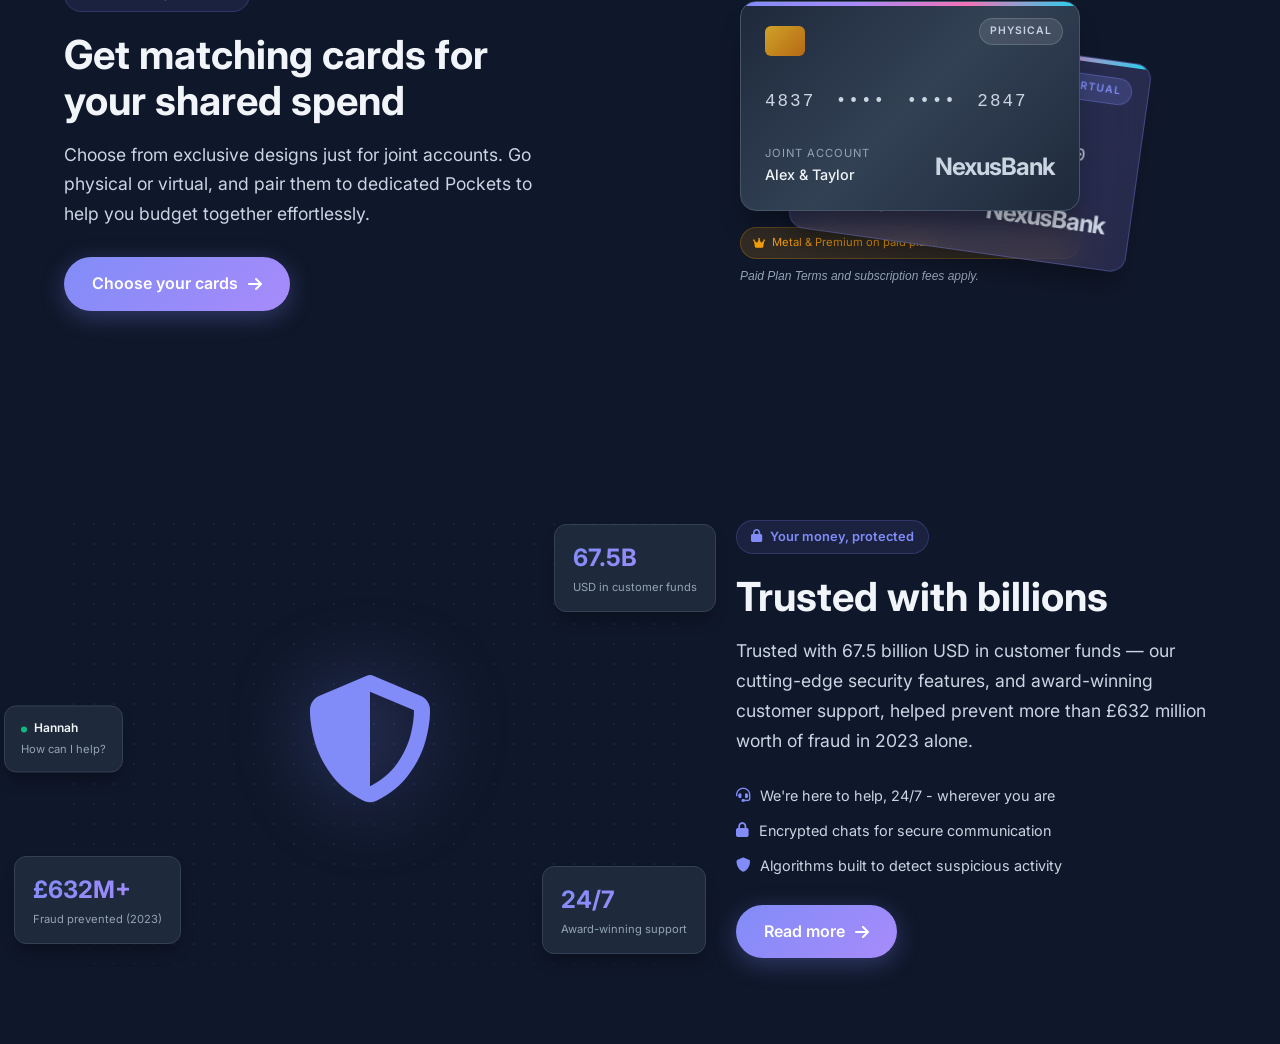
==== commit c7216869: "Add files via upload" ====
--- a/Joint-Account/index.html
+++ b/Joint-Account/index.html
@@ -3,16 +3,12 @@
 <head>
     <meta charset="UTF-8">
     <meta name="viewport" content="width=device-width, initial-scale=1.0">
-    <title>NexusBank | Personal Accounts</title>
+    <title>NexusBank | Joint Accounts</title>
     
-    <!-- Font Awesome -->
     <link rel="stylesheet" href="https://cdnjs.cloudflare.com/ajax/libs/font-awesome/6.4.0/css/all.min.css">
-    
-    <!-- Google Fonts -->
     <link href="https://fonts.googleapis.com/css2?family=Inter:wght@300;400;500;600;700;800&display=swap" rel="stylesheet">
     
     <style>
-        /* ===== CSS VARIABLES ===== */
         :root {
             --primary: #818cf8;
             --primary-dark: #6366f1;
@@ -55,11 +51,7 @@
             --font-body: 'Inter', -apple-system, BlinkMacSystemFont, 'Segoe UI', Roboto, sans-serif;
         }
 
-        * {
-            margin: 0;
-            padding: 0;
-            box-sizing: border-box;
-        }
+        * { margin: 0; padding: 0; box-sizing: border-box; }
 
         body {
             font-family: var(--font-body);
@@ -70,14 +62,13 @@
             overflow-x: hidden;
         }
 
-        /* Focus indicators for keyboard users */
         :focus-visible {
             outline: 2px solid var(--primary);
             outline-offset: 2px;
             border-radius: var(--radius-sm);
         }
 
-        /* ===== FLOATING NAVIGATION ===== */
+        /* Navigation styles kept identical to your original */
         .floating-nav {
             position: fixed;
             top: var(--space-lg);
@@ -153,7 +144,6 @@
             white-space: nowrap;
         }
 
-        /* Fix for Issue #1: Button styling to match links */
         button.nav-item {
             font-family: var(--font-body);
             font-size: 1rem;
@@ -165,40 +155,17 @@
             appearance: none;
         }
 
-        button.nav-item:focus {
-            outline: none;
-        }
-
+        button.nav-item:focus { outline: none; }
         button.nav-item:focus-visible {
             outline: 2px solid var(--primary);
             outline-offset: 2px;
             border-radius: var(--radius-full);
         }
 
-        button.nav-item.btn-primary {
-            background: linear-gradient(135deg, var(--primary), var(--secondary));
-        }
-
-        .nav-item i {
-            font-size: 1rem;
-            transition: transform 0.2s ease;
-            color: var(--text-tertiary);
-        }
-
-        .nav-item:hover {
-            background: var(--surface-hover);
-            transform: scale(1.05);
-            color: var(--primary);
-        }
-
-        .nav-item:active {
-            transform: scale(0.97);
-            transition: transform 0.05s ease;
-        }
-
-        .nav-item:hover i {
-            transform: translateY(-1px);
-        }
+        .nav-item i { font-size: 1rem; transition: transform 0.2s ease; color: var(--text-tertiary); }
+        .nav-item:hover { background: var(--surface-hover); transform: scale(1.05); color: var(--primary); }
+        .nav-item:active { transform: scale(0.97); transition: transform 0.05s ease; }
+        .nav-item:hover i { transform: translateY(-1px); }
 
         .nav-item.btn-primary {
             background: linear-gradient(135deg, var(--primary), var(--secondary));
@@ -206,34 +173,13 @@
             box-shadow: var(--shadow-md);
             padding: 0.5rem 1.25rem;
         }
-
-        .nav-item.btn-primary i {
-            color: white;
-        }
-
-        .nav-item.btn-primary:hover {
-            transform: translateY(-1px);
-            box-shadow: var(--shadow-lg);
-        }
-
-        .nav-item.btn-primary:active {
-            transform: translateY(0);
-            box-shadow: var(--shadow-sm);
-        }
-
-        .nav-item.btn-ghost {
-            background: transparent;
-            padding: 0.5rem 1.25rem;
-        }
-
-        .nav-item.btn-ghost:hover {
-            background: var(--surface-hover);
-            color: var(--primary);
-        }
-
-        .nav-item.btn-ghost:active {
-            transform: scale(0.97);
-        }
+        .nav-item.btn-primary i { color: white; }
+        .nav-item.btn-primary:hover { transform: translateY(-1px); box-shadow: var(--shadow-lg); }
+        .nav-item.btn-primary:active { transform: translateY(0); box-shadow: var(--shadow-sm); }
+
+        .nav-item.btn-ghost { background: transparent; padding: 0.5rem 1.25rem; }
+        .nav-item.btn-ghost:hover { background: var(--surface-hover); color: var(--primary); }
+        .nav-item.btn-ghost:active { transform: scale(0.97); }
 
         .nav-spacer {
             width: 3px;
@@ -243,53 +189,13 @@
             flex-shrink: 0;
         }
 
-        .mobile-menu-btn {
-            display: none;
-            background: none;
-            border: none;
-            color: var(--text-secondary);
-            font-size: 1.25rem;
-            cursor: pointer;
-            width: 44px;
-            height: 44px;
-            align-items: center;
-            justify-content: center;
-            margin-left: var(--space-sm);
-            border-radius: var(--radius-md);
-            transition: background var(--transition-fast);
-        }
-
-        .mobile-menu-btn:hover {
-            background: var(--surface-hover);
-        }
-
-        .mobile-menu-btn:active {
-            transform: scale(0.95);
-        }
-
-        /* ===== DROPDOWN MENU STYLES ===== */
-        .nav-dropdown {
-            position: relative;
-        }
-
-        .dropdown-toggle {
-            display: flex;
-            align-items: center;
-            gap: var(--space-xs);
-            cursor: pointer;
-            text-decoration: none;
-        }
-
-        .dropdown-arrow {
-            font-size: 0.75rem;
-            transition: transform var(--transition-fast);
-            color: var(--text-tertiary);
-        }
-
-        .nav-dropdown:hover .dropdown-arrow {
-            transform: rotate(180deg);
-            color: var(--primary);
-        }
+        .mobile-menu-btn { display: none; }
+
+        /* Dropdown styles kept identical */
+        .nav-dropdown { position: relative; }
+        .dropdown-toggle { display: flex; align-items: center; gap: var(--space-xs); cursor: pointer; text-decoration: none; }
+        .dropdown-arrow { font-size: 0.75rem; transition: transform var(--transition-fast); color: var(--text-tertiary); }
+        .nav-dropdown:hover .dropdown-arrow { transform: rotate(180deg); color: var(--primary); }
 
         .dropdown-menu {
             position: absolute;
@@ -308,2745 +214,1135 @@
             backdrop-filter: blur(10px);
             margin-top: var(--space-sm);
         }
-
         .nav-dropdown:hover .dropdown-menu {
             opacity: 1;
             visibility: visible;
             transform: translateX(-50%) translateY(0);
         }
 
-        /* Personal Menu Positioning - FIXED */
-        .personal-menu {
-            min-width: min(1000px, 85vw);
-            max-width: 1200px;
-            left: 175%;
-            transform: translateX(calc(-50% + 80px)) translateY(10px);
-        }
-
-        .nav-dropdown:hover .personal-menu {
-            transform: translateX(calc(-50% + 80px)) translateY(0);
-        }
-
-        /* Business Menu Positioning - FIXED */
-        .business-menu {
-            min-width: min(1000px, 85vw);
-            max-width: 1200px;
-            left: 90%;
-            transform: translateX(calc(-50% + 120px)) translateY(10px);
-        }
-
-        .nav-dropdown:hover .business-menu {
-            transform: translateX(calc(-50% + 120px)) translateY(0);
-        }
-
-        /* Kids Menu Positioning */
-        .kids-menu {
-            min-width: min(500px, 90vw);
-            left: 50%;
-            transform: translateX(-50%) translateY(10px);
-        }
-
-        .nav-dropdown:hover .kids-menu {
-            transform: translateX(-50%) translateY(0);
-        }
-
-        /* Company Menu Positioning */
-        .company-menu {
-            min-width: min(700px, 85vw);
-            left: 50%;
-            transform: translateX(calc(-50% + 40px)) translateY(10px);
-        }
-
-        .nav-dropdown:hover .company-menu {
-            transform: translateX(calc(-50% + 40px)) translateY(0);
-        }
-
-        .dropdown-grid {
-            display: grid;
-            grid-template-columns: repeat(6, 1fr);
-            gap: var(--space-lg);
-        }
-
-        .business-menu .dropdown-grid {
-            grid-template-columns: repeat(6, 1fr);
-        }
-
-        .company-menu .dropdown-grid.two-columns {
-            grid-template-columns: repeat(3, 1fr);
-        }
-
-        .dropdown-col {
-            min-width: 0;
-        }
+        .personal-menu { min-width: min(1000px, 85vw); max-width: 1200px; left: 175%; transform: translateX(calc(-50% + 80px)) translateY(10px); }
+        .nav-dropdown:hover .personal-menu { transform: translateX(calc(-50% + 80px)) translateY(0); }
+        .business-menu { min-width: min(1000px, 85vw); max-width: 1200px; left: 90%; transform: translateX(calc(-50% + 120px)) translateY(10px); }
+        .nav-dropdown:hover .business-menu { transform: translateX(calc(-50% + 120px)) translateY(0); }
+        .kids-menu { min-width: min(500px, 90vw); left: 50%; transform: translateX(-50%) translateY(10px); }
+        .nav-dropdown:hover .kids-menu { transform: translateX(-50%) translateY(0); }
+        .company-menu { min-width: min(700px, 85vw); left: 50%; transform: translateX(calc(-50% + 40px)) translateY(10px); }
+        .nav-dropdown:hover .company-menu { transform: translateX(calc(-50% + 40px)) translateY(0); }
+
+        .dropdown-grid { display: grid; grid-template-columns: repeat(6, 1fr); gap: var(--space-lg); }
+        .business-menu .dropdown-grid { grid-template-columns: repeat(6, 1fr); }
+        .company-menu .dropdown-grid.two-columns { grid-template-columns: repeat(3, 1fr); }
+        .dropdown-col { min-width: 0; }
 
         .dropdown-section-header {
-            display: flex;
-            align-items: center;
-            gap: var(--space-xs);
-            color: var(--text-tertiary);
-            font-size: 0.75rem;
-            font-weight: 600;
-            text-transform: uppercase;
-            letter-spacing: 0.5px;
-            margin-bottom: var(--space-md);
-            padding-bottom: var(--space-xs);
+            display: flex; align-items: center; gap: var(--space-xs);
+            color: var(--text-tertiary); font-size: 0.75rem; font-weight: 600;
+            text-transform: uppercase; letter-spacing: 0.5px;
+            margin-bottom: var(--space-md); padding-bottom: var(--space-xs);
             border-bottom: 1px solid var(--border-light);
-            cursor: default;
-            pointer-events: none;
+            cursor: default; pointer-events: none;
         }
 
         .dropdown-link {
-            display: flex;
-            align-items: center;
-            gap: var(--space-sm);
+            display: flex; align-items: center; gap: var(--space-sm);
             padding: var(--space-sm) var(--space-md);
-            color: var(--text-secondary);
-            text-decoration: none;
-            font-size: 0.9rem;
-            border-radius: var(--radius-md);
-            transition: all var(--transition-fast);
-            margin-bottom: 2px;
-            cursor: pointer;
-        }
-
-        .dropdown-link:hover {
-            background: var(--surface-hover);
-            transform: translateX(5px);
-            color: var(--text-primary);
-        }
-
-        .dropdown-link:active {
-            transform: scale(0.98);
-            background: var(--surface-elevated);
-        }
-
-        /* Kids Menu Cards */
-        .kids-grid {
-            display: grid;
-            grid-template-columns: repeat(3, 1fr);
-            gap: var(--space-md);
-        }
-
+            color: var(--text-secondary); text-decoration: none;
+            font-size: 0.9rem; border-radius: var(--radius-md);
+            transition: all var(--transition-fast); margin-bottom: 2px; cursor: pointer;
+        }
+        .dropdown-link:hover { background: var(--surface-hover); transform: translateX(5px); color: var(--text-primary); }
+        .dropdown-link:active { transform: scale(0.98); background: var(--surface-elevated); }
+
+        .kids-grid { display: grid; grid-template-columns: repeat(3, 1fr); gap: var(--space-md); }
         .kids-card {
-            background: rgba(129, 140, 248, 0.05);
-            border-radius: var(--radius-lg);
-            padding: var(--space-md);
-            text-align: center;
-            text-decoration: none;
-            display: block;
-            transition: all 0.3s ease;
-            border: 1px solid rgba(129, 140, 248, 0.2);
-            cursor: pointer;
-        }
-
-        .kids-card:hover {
-            background: rgba(129, 140, 248, 0.12);
-            border-color: rgba(129, 140, 248, 0.5);
-            transform: translateY(-2px);
-        }
-
-        .kids-card:active {
-            transform: translateY(0);
-            background: rgba(129, 140, 248, 0.2);
-        }
-
+            background: rgba(129, 140, 248, 0.05); border-radius: var(--radius-lg);
+            padding: var(--space-md); text-align: center; text-decoration: none;
+            display: block; transition: all 0.3s ease;
+            border: 1px solid rgba(129, 140, 248, 0.2); cursor: pointer;
+        }
+        .kids-card:hover { background: rgba(129, 140, 248, 0.12); border-color: rgba(129, 140, 248, 0.5); transform: translateY(-2px); }
+        .kids-card:active { transform: translateY(0); background: rgba(129, 140, 248, 0.2); }
         .kids-icon {
-            width: 48px;
-            height: 48px;
-            background: linear-gradient(135deg, var(--primary), var(--secondary));
-            border-radius: var(--radius-md);
-            display: flex;
-            align-items: center;
-            justify-content: center;
+            width: 48px; height: 48px; background: linear-gradient(135deg, var(--primary), var(--secondary));
+            border-radius: var(--radius-md); display: flex; align-items: center; justify-content: center;
             margin: 0 auto 12px auto;
         }
-
-        .kids-icon i {
-            font-size: 1.5rem;
-            color: white;
-        }
-
-        .kids-title {
-            font-weight: 600;
-            font-size: 0.9rem;
-            color: var(--text-primary);
-            margin-bottom: 4px;
-        }
-
-        .kids-desc {
-            font-size: 0.75rem;
-            color: var(--text-tertiary);
-            line-height: 1.3;
-        }
-
-        /* Plan Links */
-        .plans-col {
-            background: rgba(99, 102, 241, 0.1);
-            border-radius: var(--radius-lg);
-            padding: var(--space-md);
-        }
-
+        .kids-icon i { font-size: 1.5rem; color: white; }
+        .kids-title { font-weight: 600; font-size: 0.9rem; color: var(--text-primary); margin-bottom: 4px; }
+        .kids-desc { font-size: 0.75rem; color: var(--text-tertiary); line-height: 1.3; }
+
+        .plans-col { background: rgba(99, 102, 241, 0.1); border-radius: var(--radius-lg); padding: var(--space-md); }
         .plan-link {
-            display: flex;
-            align-items: center;
-            justify-content: space-between;
-            padding: var(--space-sm) var(--space-md);
-            color: var(--text-secondary);
-            text-decoration: none;
-            border-radius: var(--radius-md);
-            transition: all var(--transition-fast);
-            margin-bottom: 2px;
-            cursor: pointer;
-        }
-
-        .plan-link:hover {
-            background: var(--surface-hover);
-            transform: translateX(5px);
-            color: var(--text-primary);
-        }
-
-        .plan-link:active {
-            transform: scale(0.98);
-        }
-
-        .plan-name {
-            font-weight: 500;
-            font-size: 0.9rem;
-        }
-
-        .plan-price {
-            font-size: 0.8rem;
-            color: var(--text-tertiary);
-            background: var(--surface);
-            padding: 2px 8px;
-            border-radius: var(--radius-full);
-        }
-
+            display: flex; align-items: center; justify-content: space-between;
+            padding: var(--space-sm) var(--space-md); color: var(--text-secondary);
+            text-decoration: none; border-radius: var(--radius-md);
+            transition: all var(--transition-fast); margin-bottom: 2px; cursor: pointer;
+        }
+        .plan-link:hover { background: var(--surface-hover); transform: translateX(5px); color: var(--text-primary); }
+        .plan-link:active { transform: scale(0.98); }
+        .plan-name { font-weight: 500; font-size: 0.9rem; }
+        .plan-price { font-size: 0.8rem; color: var(--text-tertiary); background: var(--surface); padding: 2px 8px; border-radius: var(--radius-full); }
         .mt-2 { margin-top: 8px; }
         .mt-3 { margin-top: 16px; }
 
-        /* ===== MOBILE MENU STYLES ===== */
-        .mobile-nav {
-            display: none;
-        }
-        
-        .mobile-menu-panel {
-            display: none;
-        }
-        
-        .mobile-tabs-container {
-            padding: var(--space-md) var(--space-md) 0 var(--space-md);
-            border-bottom: 1px solid var(--border-light);
-            overflow-x: auto;
-            overflow-y: hidden;
-            white-space: nowrap;
-            -webkit-overflow-scrolling: touch;
-            scrollbar-width: none;
-            -ms-overflow-style: none;
-            flex-shrink: 0;
-        }
-        
-        .mobile-tabs-container::-webkit-scrollbar {
-            display: none;
-        }
-        
-        .mobile-tabs {
-            display: flex;
-            flex-wrap: nowrap;
-            gap: var(--space-sm);
-            padding-bottom: var(--space-sm);
-            min-width: min-content;
-        }
-        
-        .mobile-tab {
+        /* Mobile nav hidden on desktop */
+        .mobile-nav { display: none; }
+        .mobile-menu-panel { display: none; }
+        .sr-only { position: absolute; width: 1px; height: 1px; padding: 0; margin: -1px; overflow: hidden; clip: rect(0, 0, 0, 0); white-space: nowrap; border-width: 0; }
+
+        /* ============================================================
+           HERO SECTION WITH FIXED PIGGY BANK ANIMATION
+           ============================================================ */
+        .joint-hero-section {
+            max-width: 1200px;
+            margin: 0 auto;
+            padding: 80px 24px 60px;
+            display: flex;
+            align-items: center;
+            justify-content: space-between;
+            gap: 60px;
+            min-height: 80vh;
+        }
+
+        .joint-hero-content {
+            flex: 1;
+            max-width: 500px;
+        }
+
+        .joint-hero-badge {
             display: inline-flex;
             align-items: center;
-            gap: var(--space-sm);
-            padding: 0.75rem 1.25rem;
-            background: transparent;
-            border: none;
-            color: var(--text-tertiary);
-            font-weight: 500;
-            font-size: 1rem;
+            gap: 8px;
+            background: rgba(129, 140, 248, 0.1);
+            border: 1px solid rgba(129, 140, 248, 0.2);
+            color: var(--primary);
+            font-size: 0.875rem;
+            font-weight: 600;
+            padding: 8px 16px;
             border-radius: var(--radius-full);
-            cursor: pointer;
-            transition: all var(--transition-fast);
-            white-space: nowrap;
-            border: 1px solid transparent;
-            flex-shrink: 0;
-        }
-        
-        .mobile-tab i {
+            margin-bottom: 24px;
+            animation: fadeInUp 0.6s ease forwards;
+        }
+
+        .joint-hero-badge i { font-size: 1rem; }
+
+        .joint-hero-title {
+            font-size: 3.5rem;
+            font-weight: 700;
+            line-height: 1.1;
+            margin-bottom: 20px;
+            background: linear-gradient(135deg, var(--text-primary) 0%, var(--primary) 50%, var(--secondary) 100%);
+            -webkit-background-clip: text;
+            -webkit-text-fill-color: transparent;
+            background-clip: text;
+            animation: fadeInUp 0.6s ease 0.1s forwards;
+            opacity: 0;
+        }
+
+        .joint-hero-subtitle {
+            font-size: 1.25rem;
+            color: var(--text-secondary);
+            line-height: 1.6;
+            margin-bottom: 32px;
+            animation: fadeInUp 0.6s ease 0.2s forwards;
+            opacity: 0;
+        }
+
+        .joint-hero-cta {
+            display: inline-flex;
+            align-items: center;
+            gap: 12px;
+            background: linear-gradient(135deg, var(--primary), var(--secondary));
+            color: white;
             font-size: 1.1rem;
-        }
-        
-        .mobile-tab.active {
-            background: rgba(129, 140, 248, 0.15);
-            color: var(--primary);
-            border-color: rgba(129, 140, 248, 0.3);
-        }
-        
-        .mobile-content-area {
-            flex: 1;
-            overflow-y: auto;
-            padding: var(--space-lg) var(--space-md);
-            -webkit-overflow-scrolling: touch;
-        }
-        
-        .mobile-menu-section {
-            display: none;
-        }
-        
-        .mobile-menu-section.active {
-            display: block;
-        }
-        
-        .mobile-menu-list {
-            list-style: none;
-            margin: 0;
-            padding: 0;
-        }
-        
-        .mobile-menu-item {
-            display: flex;
-            align-items: center;
-            padding: var(--space-md) 0;
-            color: var(--text-primary);
+            font-weight: 600;
+            padding: 16px 32px;
+            border-radius: var(--radius-full);
             text-decoration: none;
-            border-bottom: 1px solid var(--border-light);
-            font-size: 1rem;
-            transition: all var(--transition-fast);
-            cursor: pointer;
-        }
-        
-        .mobile-menu-item.has-children {
-            justify-content: space-between;
-        }
-        
-        .mobile-menu-item.has-children .arrow {
-            color: var(--text-tertiary);
-            font-size: 0.8rem;
-            transition: transform var(--transition-fast);
-        }
-        
-        .mobile-menu-item.has-children.open .arrow {
-            transform: rotate(180deg);
-        }
-        
-        .mobile-submenu {
-            list-style: none;
-            margin: 0 0 0 var(--space-lg);
-            padding: 0;
-            display: none;
-        }
-        
-        .mobile-submenu.open {
-            display: block;
-        }
-        
-        .mobile-submenu .mobile-menu-item {
-            padding: var(--space-sm) 0;
-            border-bottom: none;
-            color: var(--text-secondary);
-            font-size: 0.95rem;
-        }
-        
-        .mobile-menu-footer {
-            padding: var(--space-lg) var(--space-md);
-            border-top: 1px solid var(--border-light);
-            background: var(--bg-secondary);
-            display: flex;
-            gap: var(--space-md);
-            flex-shrink: 0;
-        }
-        
-        .mobile-btn {
-            flex: 1;
-            padding: var(--space-md);
-            border-radius: var(--radius-full);
-            font-weight: 600;
-            text-align: center;
-            text-decoration: none;
-            transition: all var(--transition-fast);
+            transition: var(--transition-bounce);
+            box-shadow: 0 8px 32px rgba(129, 140, 248, 0.3);
             border: none;
             cursor: pointer;
-            font-size: 1rem;
-        }
-        
-        .mobile-btn-login {
-            background: transparent;
-            color: var(--text-primary);
-            border: 1px solid var(--border-medium);
-        }
-        
-        .mobile-btn-login:hover,
-        .mobile-btn-login:active {
-            background: var(--surface-hover);
-        }
-        
-        .mobile-btn-signup {
+            animation: fadeInUp 0.6s ease 0.3s forwards;
+            opacity: 0;
+        }
+
+        .joint-hero-cta:hover {
+            transform: translateY(-3px);
+            box-shadow: 0 12px 40px rgba(129, 140, 248, 0.5);
+        }
+
+        .joint-hero-cta i { transition: transform 0.3s ease; }
+        .joint-hero-cta:hover i { transform: translateX(4px); }
+
+        .joint-trust-badges {
+            display: flex;
+            gap: 24px;
+            margin-top: 40px;
+            animation: fadeInUp 0.6s ease 0.4s forwards;
+            opacity: 0;
+        }
+
+        .trust-badge {
+            display: flex;
+            align-items: center;
+            gap: 8px;
+            color: var(--text-tertiary);
+            font-size: 0.85rem;
+        }
+
+        .trust-badge i { color: var(--success); font-size: 1rem; }
+
+        /* ===== ANIMATION CONTAINER ===== */
+        .joint-animation-container {
+            flex: 1;
+            display: flex;
+            align-items: center;
+            justify-content: center;
+            position: relative;
+            min-height: 500px;
+            animation: fadeInScale 0.8s ease 0.2s forwards;
+            opacity: 0;
+        }
+
+        .animation-scene {
+            position: relative;
+            width: 100%;
+            max-width: 500px;
+            height: 450px;
+        }
+
+        /* ===== FIXED PIGGY BANK ===== */
+        .piggy-bank-wrapper {
+            position: absolute;
+            bottom: 80px;
+            left: 50%;
+            transform: translateX(-50%);
+            width: 160px;
+            height: 160px;
+            z-index: 2;
+            animation: piggyFloat 3s ease-in-out infinite;
+        }
+
+        /* Main pink body */
+        .piggy-body {
+            position: absolute;
+            bottom: 20px;
+            left: 50%;
+            transform: translateX(-50%);
+            width: 130px;
+            height: 105px;
+            background: linear-gradient(180deg, #f9a8d4 0%, #f472b6 30%, #ec4899 100%);
+            border-radius: 50%;
+            border: 3px solid #be185d;
+            box-shadow: 
+                inset 0 -8px 20px rgba(190, 24, 93, 0.2),
+                0 6px 0 #be185d,
+                0 8px 15px rgba(0, 0, 0, 0.3);
+        }
+
+        /* Highlight on body */
+        .piggy-body::after {
+            content: '';
+            position: absolute;
+            top: 15px;
+            left: 18px;
+            width: 40px;
+            height: 25px;
+            background: rgba(255, 255, 255, 0.25);
+            border-radius: 50%;
+            transform: rotate(-15deg);
+        }
+
+        /* Snout */
+        .piggy-snout {
+            position: absolute;
+            bottom: 55px;
+            right: -8px;
+            width: 45px;
+            height: 36px;
+            background: #f472b6;
+            border-radius: 50%;
+            border: 3px solid #be185d;
+            box-shadow: 0 2px 0 #be185d;
+        }
+
+        .snout-holes {
+            position: absolute;
+            top: 50%;
+            left: 50%;
+            transform: translate(-50%, -50%);
+            display: flex;
+            gap: 9px;
+        }
+
+        .snout-hole {
+            width: 7px;
+            height: 9px;
+            background: #9d174d;
+            border-radius: 50%;
+        }
+
+        /* Eyes */
+        .piggy-eye {
+            position: absolute;
+            width: 16px;
+            height: 18px;
+            background: white;
+            border-radius: 50%;
+            border: 3px solid #be185d;
+            z-index: 5;
+        }
+
+        .piggy-eye-left {
+            top: 32px;
+            right: 15px;
+        }
+
+        .piggy-eye-right {
+            top: 32px;
+            left: 45px;
+        }
+
+        .eye-pupil {
+            position: absolute;
+            width: 8px;
+            height: 9px;
+            background: #1e293b;
+            border-radius: 50%;
+            top: 50%;
+            left: 50%;
+            transform: translate(-50%, -50%);
+            animation: eyeLook 4s ease-in-out infinite;
+        }
+
+        .eye-shine {
+            position: absolute;
+            width: 4px;
+            height: 4px;
+            background: white;
+            border-radius: 50%;
+            top: 2px;
+            right: 3px;
+        }
+
+        /* Ears */
+        .piggy-ear {
+            position: absolute;
+            width: 22px;
+            height: 25px;
+            background: #f472b6;
+            border-radius: 70% 30% 50% 50%;
+            border: 3px solid #be185d;
+            top: 0px;
+        }
+
+        .piggy-ear-left {
+            left: 30px;
+            transform: rotate(-15deg);
+        }
+
+        .piggy-ear-right {
+            right: 30px;
+            transform: rotate(15deg) scaleX(-1);
+        }
+
+        /* Coin slot */
+        .coin-slot {
+            position: absolute;
+            top: 15px;
+            left: 50%;
+            transform: translateX(-50%);
+            width: 38px;
+            height: 6px;
+            background: #831843;
+            border-radius: 3px;
+            border: 2px solid #be185d;
+            z-index: 10;
+        }
+
+        /* Legs */
+        .piggy-leg {
+            position: absolute;
+            bottom: 5px;
+            width: 20px;
+            height: 14px;
+            background: #ec4899;
+            border-radius: 40%;
+            border: 2px solid #be185d;
+            box-shadow: 0 2px 0 #be185d;
+        }
+
+        .piggy-leg-front-left { left: 32px; }
+        .piggy-leg-front-right { right: 32px; }
+        .piggy-leg-back-left { left: 18px; bottom: 7px; width: 15px; height: 10px; }
+        .piggy-leg-back-right { right: 18px; bottom: 7px; width: 15px; height: 10px; }
+
+        /* Tail */
+        .piggy-tail {
+            position: absolute;
+            left: 0px;
+            top: 38px;
+            width: 18px;
+            height: 18px;
+            border: 3px solid #be185d;
+            border-radius: 50%;
+            border-right-color: transparent;
+            border-bottom-color: transparent;
+            transform: rotate(-40deg);
+        }
+
+        /* Coins visible inside body */
+        .piggy-coins-stack {
+            position: absolute;
+            bottom: 22px;
+            left: 50%;
+            transform: translateX(-50%);
+            display: flex;
+            flex-direction: column;
+            align-items: center;
+            z-index: 1;
+        }
+
+        .piggy-coin {
+            width: 24px;
+            height: 12px;
+            background: linear-gradient(180deg, #fbbf24 0%, #f59e0b 100%);
+            border-radius: 50%;
+            border: 2px solid #d97706;
+            margin-top: -5px;
+            position: relative;
+        }
+
+        .piggy-coin:first-child { margin-top: 0; }
+
+        .piggy-coin::after {
+            content: '';
+            position: absolute;
+            top: 2px;
+            left: 5px;
+            width: 14px;
+            height: 4px;
+            background: rgba(255, 255, 255, 0.3);
+            border-radius: 50%;
+        }
+
+        /* ===== USER CARDS ===== */
+        .user-card {
+            position: absolute;
+            width: 90px;
+            height: 110px;
+            background: linear-gradient(135deg, rgba(30, 41, 59, 0.9), rgba(51, 65, 85, 0.9));
+            border: 1px solid rgba(129, 140, 248, 0.3);
+            border-radius: var(--radius-lg);
+            backdrop-filter: blur(10px);
+            display: flex;
+            flex-direction: column;
+            align-items: center;
+            justify-content: center;
+            gap: 8px;
+            box-shadow: var(--shadow-lg);
+            z-index: 4;
+        }
+
+        .user-card-left {
+            left: 15px;
+            top: 50%;
+            transform: translateY(-50%);
+            animation: floatLeft 3s ease-in-out infinite;
+        }
+
+        .user-card-right {
+            right: 15px;
+            top: 50%;
+            transform: translateY(-50%);
+            animation: floatRight 3s ease-in-out infinite 0.5s;
+        }
+
+        .user-avatar {
+            width: 44px;
+            height: 44px;
+            border-radius: 50%;
+            background: linear-gradient(135deg, var(--primary), var(--secondary));
+            display: flex;
+            align-items: center;
+            justify-content: center;
+            font-size: 1.3rem;
+            color: white;
+        }
+
+        .user-name {
+            color: var(--text-secondary);
+            font-size: 0.75rem;
+            font-weight: 500;
+        }
+
+        .user-balance {
+            color: var(--success);
+            font-size: 0.7rem;
+            font-weight: 600;
+        }
+
+        /* ===== FLYING COINS ===== */
+        .flying-coin {
+            position: absolute;
+            width: 22px;
+            height: 22px;
+            background: linear-gradient(135deg, #fbbf24, #f59e0b, #d97706);
+            border-radius: 50%;
+            box-shadow: 0 2px 8px rgba(251, 191, 36, 0.6), inset 0 1px 3px rgba(255, 255, 255, 0.3);
+            z-index: 5;
+        }
+
+        .flying-coin::before {
+            content: '¢';
+            position: absolute;
+            top: 50%;
+            left: 50%;
+            transform: translate(-50%, -50%);
+            font-size: 0.7rem;
+            font-weight: 700;
+            color: #92400e;
+        }
+
+        .coin-1 { left: 120px; top: 50%; animation: flyCoinRight 2.5s ease-in-out infinite; }
+        .coin-2 { left: 120px; top: 58%; animation: flyCoinRight 2.5s ease-in-out infinite 0.6s; }
+        .coin-3 { right: 120px; top: 50%; animation: flyCoinLeft 2.5s ease-in-out infinite 0.9s; }
+        .coin-4 { right: 120px; top: 58%; animation: flyCoinLeft 2.5s ease-in-out infinite 1.5s; }
+
+        /* ===== PARTICLES ===== */
+        .particle {
+            position: absolute;
+            width: 5px;
+            height: 5px;
+            background: var(--primary);
+            border-radius: 50%;
+            opacity: 0;
+            z-index: 1;
+        }
+
+        .particle-1 { left: 50%; top: 45%; animation: particleFloat 3s ease-in-out infinite; }
+        .particle-2 { left: 38%; top: 55%; animation: particleFloat 3s ease-in-out infinite 0.7s; }
+        .particle-3 { left: 62%; top: 40%; animation: particleFloat 3s ease-in-out infinite 1.4s; }
+        .particle-4 { left: 45%; top: 50%; animation: particleFloat 3s ease-in-out infinite 2.1s; }
+
+        /* ===== SPEND IN SYNC SECTION ===== */
+        .spend-sync-section {
+            max-width: 1200px;
+            margin: 0 auto;
+            padding: 80px 24px;
+            display: flex;
+            align-items: center;
+            gap: 60px;
+        }
+
+        .spend-sync-visual {
+            flex: 1;
+            display: flex;
+            align-items: center;
+            justify-content: center;
+            position: relative;
+            min-height: 400px;
+        }
+
+        .sync-phone-mockup {
+            position: relative;
+            width: 280px;
+            height: 480px;
+            background: linear-gradient(180deg, var(--surface) 0%, var(--bg-secondary) 100%);
+            border: 2px solid var(--border-medium);
+            border-radius: 36px;
+            padding: 12px;
+            box-shadow: var(--shadow-2xl);
+            overflow: hidden;
+        }
+
+        .sync-phone-screen {
+            width: 100%;
+            height: 100%;
+            background: var(--bg-primary);
+            border-radius: 24px;
+            padding: 20px 14px;
+            display: flex;
+            flex-direction: column;
+            gap: 12px;
+        }
+
+        .sync-app-header { display: flex; align-items: center; justify-content: space-between; }
+        .sync-app-title { font-size: 0.95rem; font-weight: 700; color: var(--text-primary); }
+        .sync-app-title span { background: linear-gradient(135deg, var(--primary), var(--secondary)); -webkit-background-clip: text; -webkit-text-fill-color: transparent; }
+        .sync-avatar-group { display: flex; align-items: center; }
+        .sync-avatar { width: 26px; height: 26px; border-radius: 50%; background: linear-gradient(135deg, var(--primary), var(--secondary)); display: flex; align-items: center; justify-content: center; font-size: 0.65rem; color: white; border: 2px solid var(--bg-primary); }
+        .sync-avatar:nth-child(2) { background: linear-gradient(135deg, #f472b6, #ec4899); margin-left: -8px; }
+
+        .sync-balance-card { background: linear-gradient(135deg, rgba(129, 140, 248, 0.15), rgba(167, 139, 250, 0.1)); border: 1px solid rgba(129, 140, 248, 0.2); border-radius: var(--radius-lg); padding: 14px; }
+        .sync-balance-label { font-size: 0.7rem; color: var(--text-tertiary); margin-bottom: 2px; }
+        .sync-balance-amount { font-size: 1.3rem; font-weight: 700; color: var(--text-primary); }
+
+        .sync-transaction { display: flex; align-items: center; gap: 10px; padding: 10px 0; border-bottom: 1px solid var(--border-light); }
+        .sync-transaction-icon { width: 32px; height: 32px; border-radius: 50%; background: rgba(129, 140, 248, 0.15); display: flex; align-items: center; justify-content: center; font-size: 0.8rem; }
+        .sync-transaction-icon.purple { color: var(--primary); }
+        .sync-transaction-icon.pink { color: #f472b6; }
+        .sync-transaction-details { flex: 1; }
+        .sync-transaction-name { font-size: 0.8rem; font-weight: 600; color: var(--text-primary); }
+        .sync-transaction-date { font-size: 0.65rem; color: var(--text-tertiary); }
+        .sync-transaction-amount { font-size: 0.8rem; font-weight: 600; }
+        .sync-transaction-amount.in { color: var(--success); }
+        .sync-transaction-amount.out { color: var(--text-secondary); }
+
+        .sync-floating-card {
+            position: absolute;
+            right: -25px;
+            top: 50px;
+            width: 130px;
+            height: 85px;
+            background: linear-gradient(135deg, rgba(30, 41, 59, 0.95), rgba(51, 65, 85, 0.95));
+            border: 1px solid rgba(129, 140, 248, 0.25);
+            border-radius: var(--radius-lg);
+            padding: 12px;
+            box-shadow: var(--shadow-xl);
+            z-index: 5;
+            animation: floatCard 4s ease-in-out infinite;
+        }
+
+        .sync-floating-card-label { font-size: 0.6rem; color: var(--text-tertiary); text-transform: uppercase; letter-spacing: 1px; margin-bottom: 4px; }
+        .sync-floating-card-amount { font-size: 1rem; font-weight: 700; color: var(--success); }
+        .sync-floating-card-sub { font-size: 0.65rem; color: var(--text-tertiary); margin-top: 2px; }
+
+        .sync-floating-badge {
+            position: absolute;
+            left: -15px;
+            bottom: 90px;
+            background: var(--success);
+            color: white;
+            font-size: 0.65rem;
+            font-weight: 600;
+            padding: 5px 10px;
+            border-radius: var(--radius-full);
+            box-shadow: var(--shadow-lg);
+            animation: floatBadge 3s ease-in-out infinite 1s;
+            z-index: 5;
+        }
+
+        .spend-sync-content { flex: 1; max-width: 480px; }
+
+        .section-label {
+            display: inline-flex;
+            align-items: center;
+            gap: 8px;
+            background: rgba(129, 140, 248, 0.1);
+            border: 1px solid rgba(129, 140, 248, 0.2);
+            color: var(--primary);
+            font-size: 0.8rem;
+            font-weight: 600;
+            padding: 6px 14px;
+            border-radius: var(--radius-full);
+            margin-bottom: 20px;
+        }
+
+        .section-title { font-size: 2.5rem; font-weight: 700; line-height: 1.15; margin-bottom: 16px; color: var(--text-primary); }
+        .section-description { font-size: 1.1rem; color: var(--text-secondary); line-height: 1.7; margin-bottom: 28px; }
+
+        .btn-cta {
+            display: inline-flex;
+            align-items: center;
+            gap: 10px;
             background: linear-gradient(135deg, var(--primary), var(--secondary));
             color: white;
-        }
-        
-        .mobile-btn-signup:hover,
-        .mobile-btn-signup:active {
-            opacity: 0.9;
-            transform: scale(0.98);
-        }
-        
-        body.menu-open {
-            overflow: hidden;
-        }
-
-        /* Loading state for buttons */
-        .btn-primary.loading,
-        .btn-ghost.loading {
-            position: relative;
-            pointer-events: none;
-            opacity: 0.7;
-        }
-
-        .btn-primary.loading::after,
-        .btn-ghost.loading::after {
-            content: '';
-            position: absolute;
-            width: 16px;
-            height: 16px;
-            top: 50%;
-            right: 12px;
-            transform: translateY(-50%);
-            border: 2px solid white;
-            border-top-color: transparent;
-            border-radius: 50%;
-            animation: spin 0.6s linear infinite;
-        }
-
-        /* Screen reader only class */
-        .sr-only {
-            position: absolute;
-            width: 1px;
-            height: 1px;
-            padding: 0;
-            margin: -1px;
-            overflow: hidden;
-            clip: rect(0, 0, 0, 0);
-            white-space: nowrap;
-            border-width: 0;
-        }
-
-        /* Page Content */
-        .page-content {
-            max-width: 1200px;
-            margin: 0 auto;
-            padding: 60px 24px;
-            text-align: center;
-        }
-
-        h1 {
-            font-size: 3rem;
-            margin-bottom: 16px;
-            background: linear-gradient(135deg, var(--primary), var(--accent));
-            -webkit-background-clip: text;
-            -webkit-text-fill-color: transparent;
-            font-weight: 700;
-        }
-
-        p {
-            color: var(--text-secondary);
-            font-size: 1.1rem;
-        }
-
-        /* Drag and Drop Styles */
-        .dropdown-link[draggable="true"]:active, 
-        .plan-link[draggable="true"]:active,
-        .kids-card[draggable="true"]:active {
-            cursor: grabbing;
-        }
-        
-        .drag-over {
-            background: rgba(129, 140, 248, 0.3);
-            transform: scale(1.02);
-        }
-        
-        .button-updated {
-            animation: pulse 0.3s ease;
-        }
-        
-        @keyframes pulse {
-            0% { transform: scale(1); }
-            50% { transform: scale(1.05); background: var(--primary); color: white; }
-            100% { transform: scale(1); }
-        }
-
-        /* Lazy loading animation */
-        .dropdown-menu {
-            transition: opacity 0.3s ease, visibility 0.3s ease, transform 0.3s ease;
-        }
-
-        .dropdown-menu.loading {
-            position: relative;
-            min-height: 200px;
-        }
-
-        .dropdown-menu.loading::after {
-            content: '';
-            position: absolute;
-            top: 50%;
-            left: 50%;
-            width: 40px;
-            height: 40px;
-            margin: -20px 0 0 -20px;
-            border: 3px solid var(--border-light);
-            border-top-color: var(--primary);
-            border-radius: 50%;
-            animation: spin 0.6s linear infinite;
-        }
-
-        @keyframes fadeIn {
-            from { opacity: 0; transform: translateY(-10px); }
+            font-size: 1rem;
+            font-weight: 600;
+            padding: 14px 28px;
+            border-radius: var(--radius-full);
+            text-decoration: none;
+            transition: var(--transition-bounce);
+            box-shadow: 0 6px 24px rgba(129, 140, 248, 0.3);
+            border: none;
+            cursor: pointer;
+        }
+
+        .btn-cta:hover { transform: translateY(-2px); box-shadow: 0 10px 32px rgba(129, 140, 248, 0.5); }
+        .btn-cta i { transition: transform 0.3s ease; }
+        .btn-cta:hover i { transform: translateX(4px); }
+
+        /* ===== TWO CARDS SECTION ===== */
+        .cards-section { max-width: 1200px; margin: 0 auto; padding: 80px 24px; display: flex; align-items: center; gap: 60px; }
+        .cards-section.reversed { flex-direction: row-reverse; }
+        .cards-visual { flex: 1; display: flex; align-items: center; justify-content: center; position: relative; min-height: 420px; }
+        .card-mockup { position: relative; }
+
+        .bank-card { width: 340px; height: 210px; border-radius: var(--radius-xl); padding: 24px; display: flex; flex-direction: column; justify-content: space-between; position: relative; overflow: hidden; box-shadow: var(--shadow-xl); }
+        .bank-card.physical { background: linear-gradient(135deg, #1e293b 0%, #334155 50%, #1e293b 100%); border: 1px solid var(--border-medium); z-index: 2; }
+        .bank-card.virtual { background: linear-gradient(135deg, rgba(129, 140, 248, 0.2), rgba(167, 139, 250, 0.15)); border: 1px solid rgba(129, 140, 248, 0.3); backdrop-filter: blur(20px); position: absolute; top: 40px; right: -60px; z-index: 1; transform: rotate(8deg); }
+
+        .card-chip { width: 40px; height: 30px; background: linear-gradient(135deg, #fbbf24, #d97706); border-radius: 6px; opacity: 0.8; }
+        .card-number { font-family: 'Courier New', monospace; font-size: 1.1rem; letter-spacing: 2px; color: var(--text-secondary); word-spacing: 8px; }
+        .card-bottom { display: flex; justify-content: space-between; align-items: flex-end; }
+        .card-holder { font-size: 0.7rem; color: var(--text-tertiary); text-transform: uppercase; letter-spacing: 1px; }
+        .card-holder-name { font-size: 0.9rem; color: var(--text-primary); font-weight: 500; }
+        .card-brand { font-size: 1.5rem; font-weight: 700; color: var(--text-secondary); letter-spacing: -1px; }
+        .card-label-tag { position: absolute; top: 16px; right: 16px; font-size: 0.65rem; font-weight: 600; text-transform: uppercase; letter-spacing: 1px; padding: 4px 10px; border-radius: var(--radius-full); z-index: 3; }
+        .card-label-tag.physical-tag { background: rgba(255, 255, 255, 0.1); color: var(--text-secondary); border: 1px solid rgba(255, 255, 255, 0.15); }
+        .card-label-tag.virtual-tag { background: rgba(129, 140, 248, 0.2); color: var(--primary); border: 1px solid rgba(129, 140, 248, 0.3); }
+        .card-design-strip { position: absolute; top: 0; left: 0; right: 0; height: 4px; background: linear-gradient(90deg, var(--primary), var(--secondary), #f472b6, var(--accent)); }
+        .plan-badge { display: flex; align-items: center; gap: 6px; background: rgba(245, 158, 11, 0.15); border: 1px solid rgba(245, 158, 11, 0.25); color: var(--warning); font-size: 0.7rem; padding: 6px 12px; border-radius: var(--radius-full); margin-top: 16px; }
+        .plan-note { font-size: 0.75rem; color: var(--text-tertiary); margin-top: 8px; font-style: italic; }
+
+        /* ===== SECURITY SECTION ===== */
+        .security-section { max-width: 1200px; margin: 0 auto; padding: 80px 24px; display: flex; align-items: center; gap: 60px; }
+        .security-visual { flex: 1; display: flex; align-items: center; justify-content: center; position: relative; min-height: 450px; }
+        .security-shield { position: relative; width: 200px; height: 220px; display: flex; align-items: center; justify-content: center; z-index: 2; }
+        .shield-icon-main { font-size: 8rem; color: var(--primary); filter: drop-shadow(0 0 40px rgba(129, 140, 248, 0.3)); animation: shieldPulse 3s ease-in-out infinite; }
+        .security-stat-card { position: absolute; background: var(--surface); border: 1px solid var(--border-light); border-radius: var(--radius-lg); padding: 14px 18px; box-shadow: var(--shadow-lg); }
+        .security-stat-card.top-right { top: 10px; right: -40px; animation: floatCard 4s ease-in-out infinite 0.5s; }
+        .security-stat-card.bottom-left { bottom: 20px; left: -50px; animation: floatCard 4s ease-in-out infinite 1.5s; }
+        .security-stat-card.bottom-right { bottom: 10px; right: -30px; animation: floatCard 4s ease-in-out infinite 2.5s; }
+        .stat-value { font-size: 1.5rem; font-weight: 700; background: linear-gradient(135deg, var(--primary), var(--secondary)); -webkit-background-clip: text; -webkit-text-fill-color: transparent; }
+        .stat-label { font-size: 0.7rem; color: var(--text-tertiary); margin-top: 2px; }
+        .chat-bubble-mockup { position: absolute; left: -60px; top: 50%; transform: translateY(-50%); background: var(--surface); border: 1px solid var(--border-light); border-radius: var(--radius-lg); padding: 12px 16px; box-shadow: var(--shadow-lg); max-width: 160px; animation: floatCard 4s ease-in-out infinite 1s; z-index: 3; }
+        .chat-bubble-mockup .chat-name { font-size: 0.75rem; font-weight: 600; color: var(--text-primary); margin-bottom: 4px; }
+        .chat-bubble-mockup .chat-msg { font-size: 0.7rem; color: var(--text-tertiary); }
+        .chat-bubble-mockup .chat-indicator { display: inline-block; width: 6px; height: 6px; background: var(--success); border-radius: 50%; margin-right: 4px; }
+        .security-dots-bg { position: absolute; top: 0; left: 0; right: 0; bottom: 0; background-image: radial-gradient(circle, rgba(129, 140, 248, 0.1) 1px, transparent 1px); background-size: 20px 20px; border-radius: var(--radius-xl); z-index: 0; }
+
+        /* ===== ANIMATIONS ===== */
+        @keyframes fadeInUp {
+            from { opacity: 0; transform: translateY(30px); }
             to { opacity: 1; transform: translateY(0); }
         }
-
-        @keyframes spin {
-            to { transform: rotate(360deg); }
-        }
-
-     
-/* ===== DEFAULT (FULL SIZE) - Icons + Text ===== */
-.nav-item i {
-    margin-right: var(--space-xs);
-}
-
-/* ===== MEDIUM SIZE - Text Only, Hide Icons ===== */
-/* ===== DEFAULT (FULL SIZE) - Above 1150px: Icons + Text ===== */
-/* This is the default state - no media query needed */
-
-/* ===== MEDIUM SIZE - 901px to 1150px: Text Only, Hide Icons ===== */
-@media (max-width: 1150px) and (min-width: 901px) {
-    .nav-item i {
-        display: none !important;
-    }
-    
-    .nav-item span {
-        display: inline-block !important;
-    }
-    
-    .nav-item.btn-primary i {
-        display: none !important;
-    }
-    
-    .nav-item.btn-primary span {
-        display: inline-block !important;
-    }
-    
-    /* Dropdown positioning for medium screens */
-    .nav-dropdown .dropdown-menu {
-        min-width: 70vw;
-        max-width: 85vw;
-        left: auto !important;
-        right: 0 !important;
-        transform: translateY(10px) !important;
-        max-height: 80vh;
-        overflow-y: auto;
-        overflow-x: hidden;
-    }
-    
-    .nav-dropdown:hover .dropdown-menu {
-        transform: translateY(0) !important;
-    }
-    
-    .personal-menu,
-    .business-menu,
-    .company-menu,
-    .kids-menu {
-        left: auto !important;
-        right: 0 !important;
-        transform: translateY(10px) !important;
-        min-width: 300px !important;
-        max-width: 400px !important;
-    }
-    
-    .nav-dropdown:hover .personal-menu,
-    .nav-dropdown:hover .business-menu,
-    .nav-dropdown:hover .company-menu,
-    .nav-dropdown:hover .kids-menu {
-        transform: translateY(0) !important;
-    }
-    
-    .nav-dropdown .dropdown-grid {
-        grid-template-columns: 1fr !important;
-        gap: var(--space-md);
-    }
-    
-    .business-menu .dropdown-grid {
-        grid-template-columns: 1fr !important;
-    }
-    
-    .dropdown-menu {
-        overflow-x: hidden !important;
-    }
-    
-    .dropdown-menu * {
-        max-width: 100%;
-    }
-    
-    .nav-row {
-        overflow: visible !important;
-    }
-    
-    .floating-nav {
-        overflow: visible !important;
-    }
-}
-
-@media (max-width: 900px) {
-    /* Fix icon centering */
-    .nav-item {
-        display: flex !important;
-        align-items: center !important;
-        justify-content: center !important;
-        padding: 0 !important;
-        margin: 0 !important;
-        aspect-ratio: 1 / 1;
-    }
-    
-    .nav-item i {
-        display: inline-block !important;
-        font-size: 1.35rem !important; /* Slightly smaller than 1.5rem */
-        margin: 0 !important;
-        line-height: 1;
-    }
-    
-    .nav-item span {
-        display: none !important;
-    }
-    
-    .nav-item.btn-primary {
-        padding: 0 !important;
-    }
-    
-    .nav-item.btn-primary i {
-        display: inline-block !important;
-        font-size: 1.35rem !important; /* Slightly smaller than 1.5rem */
-        margin: 0 !important;
-    }
-    
-    .nav-item.btn-primary span {
-        display: none !important;
-    }
-    
-    /* ===== LOGO LEFT + ICONS EDGE-TO-EDGE WITH SPACING ===== */
-    .floating-nav .container {
-        display: flex !important;
-        align-items: center !important;
-        justify-content: flex-start !important;
-        width: 100% !important;
-    }
-    
-    /* Logo stays on far left with right margin for spacing */
-    .nav-brand {
-        flex-shrink: 0 !important;
-        margin-right: 2rem !important;
-    }
-    
-    /* Nav menu takes remaining space and fills to right edge */
-    .nav-menu {
-        flex: 1 !important;
-        display: flex !important;
-        justify-content: flex-end !important;
-    }
-    
-    /* Nav list spans full width with space-between */
-    .nav-menu ul,
-    .nav-list,
-    .nav-row {
-        display: flex !important;
-        justify-content: space-between !important;
-        width: 100% !important;
-        margin: 0 !important;
-        padding: 0 !important;
-        gap: 0 !important;
-    }
-    
-    /* List items */
-    .nav-menu li,
-    .nav-list li {
-        margin: 0 !important;
-        padding: 0 !important;
-    }
-    
-    /* Override any existing nav-row margins */
-    .nav-row {
-        margin-left: 0 !important;
-    }
-}
-
-
-
-/* ===== SMALL SIZE - 900px and below: Icons Only, Hide Text ===== */
-@media (max-width: 900px) and (min-width: 769px) {
-    .nav-item i {
-        display: inline-block !important;
-        font-size: 1.125rem;
-        margin-right: 0 !important;
-    }
-    
-    .nav-item span {
-        display: none !important;
-    }
-    
-    .nav-item.btn-primary i {
-        display: inline-block !important;
-        margin: 0 !important;
-    }
-    
-    .nav-item.btn-primary span {
-        display: none !important;
-    }
-    
-    /* FIX: Make dropdowns behave exactly like medium screens - single column */
-    .nav-dropdown {
-        position: relative !important;
-    }
-    
-    .nav-dropdown .dropdown-menu {
-        min-width: 300px !important;
-        max-width: 400px !important;
-        left: 0 !important;
-        right: auto !important;
-        transform: translateY(10px) !important;
-        max-height: 80vh;
-        overflow-y: auto;
-        overflow-x: hidden;
-        padding: var(--space-lg) !important;
-    }
-    
-    .nav-dropdown:hover .dropdown-menu {
-        transform: translateY(0) !important;
-    }
-    
-    .personal-menu,
-    .business-menu,
-    .company-menu,
-    .kids-menu {
-        left: 0 !important;
-        right: auto !important;
-        transform: translateY(10px) !important;
-        min-width: 300px !important;
-        max-width: 400px !important;
-    }
-    
-    .nav-dropdown:hover .personal-menu,
-    .nav-dropdown:hover .business-menu,
-    .nav-dropdown:hover .company-menu,
-    .nav-dropdown:hover .kids-menu {
-        transform: translateY(0) !important;
-    }
-    
-    /* SINGLE COLUMN GRID - Same as medium screens */
-    .nav-dropdown .dropdown-grid {
-        grid-template-columns: 1fr !important;
-        gap: var(--space-md);
-    }
-    
-    .business-menu .dropdown-grid {
-        grid-template-columns: 1fr !important;
-    }
-    
-    .company-menu .dropdown-grid.two-columns {
-        grid-template-columns: 1fr !important;
-    }
-    
-    /* Kids menu also single column */
-    .kids-grid {
-        grid-template-columns: 1fr !important;
-    }
-    
-    .dropdown-menu {
-        overflow-x: hidden !important;
-    }
-    
-    .dropdown-menu * {
-        max-width: 100%;
-    }
-    
-    .nav-row {
-        overflow: visible !important;
-    }
-    
-    .floating-nav {
-        overflow: visible !important;
-    }
-    
-    /* Hide section headers that might be empty or redundant */
-    .dropdown-section-header {
-        font-size: 0.7rem !important;
-        padding-bottom: var(--space-xs) !important;
-        margin-bottom: var(--space-sm) !important;
-    }
-    
-    /* Make dropdown links more compact */
-    .dropdown-link,
-    .plan-link {
-        padding: var(--space-sm) var(--space-md) !important;
-        font-size: 0.9rem !important;
-    }
-    
-    /* Plans column styling */
-    .plans-col {
-        background: rgba(99, 102, 241, 0.1);
-        border-radius: var(--radius-lg);
-        padding: var(--space-md);
-        margin-top: var(--space-md);
-    }
-    
-    /* Active state for click-based dropdown toggle */
-    .nav-dropdown.active .dropdown-menu {
-        opacity: 1 !important;
-        visibility: visible !important;
-        pointer-events: auto !important;
-        transform: translateY(0) !important;
-    }
-    
-    .nav-dropdown.active .dropdown-toggle {
-        background: var(--surface-hover) !important;
-        color: var(--primary) !important;
-    }
-    
-    /* Prevent hover from interfering on touch devices */
-    @media (hover: none) and (pointer: coarse) {
-        .nav-dropdown:hover .dropdown-menu {
-            opacity: 0 !important;
-            visibility: hidden !important;
-            pointer-events: none !important;
-        }
-        
-        .nav-dropdown.active .dropdown-menu,
-        .nav-dropdown.active:hover .dropdown-menu {
-            opacity: 1 !important;
-            visibility: visible !important;
-            pointer-events: auto !important;
-            transform: translateY(0) !important;
-        }
-    }
-}
-
-/* ===== EXTRA SMALL - 800px and below: Keep Icons Only ===== */
-@media (max-width: 800px) {
-    .nav-dropdown .dropdown-menu {
-        min-width: 260px;
-        max-width: calc(100vw - 24px);
-        max-height: 70vh;
-        padding: var(--space-md);
-    }
-    
-    .dropdown-link,
-    .plan-link {
-        padding: var(--space-xs) var(--space-sm);
-    }
-    
-    .plan-name {
-        font-size: 0.8rem;
-    }
-    
-    .plan-price {
-        font-size: 0.7rem;
-    }
-    
-    .dropdown-section-header {
-        font-size: 0.65rem;
-    }
-    
-    .kids-grid {
-        grid-template-columns: repeat(auto-fit, minmax(140px, 1fr));
-    }
-    
-    .kids-card {
-        white-space: normal;
-        word-break: break-word;
-    }
-    
-    .dropdown-menu * {
-        max-width: 100%;
-        box-sizing: border-box;
-    }
-}
-
-/* ===== MOBILE MENU - 768px and below ===== */
-@media (max-width: 768px) {
-    .floating-nav {
-        display: none;
-    }
-
-    .mobile-nav {
-        position: fixed;
-        top: 0;
-        left: 0;
-        right: 0;
-        background: var(--surface);
-        backdrop-filter: blur(10px);
-        border-bottom: 1px solid var(--border-light);
-        padding: var(--space-md) var(--space-lg);
-        z-index: 1000;
-        display: flex;
-        align-items: center;
-        justify-content: space-between;
-        height: 70px;
-        box-sizing: border-box;
-    }
-
-    .mobile-nav .nav-brand {
-        font-size: 1.5rem;
-        white-space: nowrap;
-        overflow: hidden;
-        text-overflow: ellipsis;
-        max-width: 70%;
-    }
-
-    .mobile-menu-btn {
-        display: flex;
-        align-items: center;
-        justify-content: center;
-        width: 44px;
-        height: 44px;
-        background: transparent;
-        border: none;
-        color: var(--text-secondary);
-        font-size: 1.5rem;
-        cursor: pointer;
-        border-radius: var(--radius-md);
-        transition: background var(--transition-fast);
-        flex-shrink: 0;
-    }
-
-    .mobile-menu-btn:hover {
-        background: var(--surface-hover);
-    }
-
-    .mobile-menu-btn:active {
-        transform: scale(0.95);
-    }
-
-    .mobile-menu-panel {
-        position: fixed;
-        top: 70px;
-        left: 0;
-        right: 0;
-        bottom: 0;
-        background: var(--bg-secondary);
-        z-index: 999;
-        display: none;
-        flex-direction: column;
-        overflow: hidden;
-        border-top: 1px solid var(--border-light);
-        max-width: 100vw;
-        box-sizing: border-box;
-    }
-
-    .mobile-menu-panel.active {
-        display: flex;
-    }
-
-    .mobile-tabs-container {
-        padding: var(--space-md) var(--space-sm) 0 var(--space-sm);
-        border-bottom: 1px solid var(--border-light);
-        overflow-x: auto;
-        overflow-y: hidden;
-        white-space: nowrap;
-        -webkit-overflow-scrolling: touch;
-        scrollbar-width: none;
-        -ms-overflow-style: none;
-        flex-shrink: 0;
-    }
-
-    .mobile-tabs-container::-webkit-scrollbar {
-        display: none;
-    }
-
-    .mobile-tabs {
-        display: flex;
-        flex-wrap: nowrap;
-        gap: var(--space-xs);
-        padding-bottom: var(--space-sm);
-        min-width: min-content;
-    }
-
-    .mobile-tab {
-        display: inline-flex;
-        align-items: center;
-        gap: var(--space-sm);
-        padding: 0.75rem 1.25rem;
-        background: transparent;
-        border: none;
-        color: var(--text-tertiary);
-        font-weight: 500;
-        font-size: 1rem;
-        border-radius: var(--radius-full);
-        cursor: pointer;
-        transition: all var(--transition-fast);
-        white-space: nowrap;
-        border: 1px solid transparent;
-        flex-shrink: 0;
-        min-height: 44px;
-    }
-
-    .mobile-tab i {
-        font-size: 1.1rem;
-        pointer-events: none;
-    }
-
-    .mobile-tab.active {
-        background: rgba(129, 140, 248, 0.15);
-        color: var(--primary);
-        border-color: rgba(129, 140, 248, 0.3);
-    }
-
-    .mobile-content-area {
-        flex: 1;
-        overflow-y: auto;
-        overflow-x: hidden;
-        padding: var(--space-lg) var(--space-md);
-        -webkit-overflow-scrolling: touch;
-        max-width: 100%;
-        box-sizing: border-box;
-        scrollbar-width: thin;
-    }
-
-    .mobile-content-area::-webkit-scrollbar {
-        width: 5px;
-    }
-
-    .mobile-content-area::-webkit-scrollbar-thumb {
-        background: var(--primary);
-        border-radius: var(--radius-full);
-    }
-
-    .mobile-menu-section {
-        display: none;
-    }
-
-    .mobile-menu-section.active {
-        display: block;
-    }
-
-    .mobile-menu-list {
-        max-width: 100%;
-        list-style: none;
-        margin: 0;
-        padding: 0;
-    }
-
-    .mobile-menu-item {
-        display: flex;
-        align-items: center;
-        min-height: 48px;
-        max-width: 100%;
-        padding: var(--space-sm) 0;
-        color: var(--text-primary);
-        text-decoration: none;
-        border-bottom: 1px solid var(--border-light);
-        font-size: 1rem;
-        transition: all var(--transition-fast);
-        cursor: pointer;
-        word-wrap: break-word;
-        white-space: normal;
-        box-sizing: border-box;
-    }
-
-    .mobile-menu-item.has-children {
-        justify-content: space-between;
-    }
-
-    .mobile-menu-item.has-children .arrow {
-        color: var(--text-tertiary);
-        font-size: 0.8rem;
-        transition: transform var(--transition-fast);
-        flex-shrink: 0;
-        margin-left: var(--space-md);
-    }
-
-    .mobile-menu-item.has-children.open .arrow {
-        transform: rotate(180deg);
-    }
-
-    .mobile-submenu {
-        list-style: none;
-        margin: 0 0 0 var(--space-lg);
-        padding: 0;
-        display: none;
-        max-width: 100%;
-        box-sizing: border-box;
-    }
-
-    .mobile-submenu.open {
-        display: block;
-    }
-
-    .mobile-submenu .mobile-menu-item {
-        padding: var(--space-xs) 0;
-        border-bottom: none;
-        color: var(--text-secondary);
-        font-size: 0.95rem;
-        min-height: 40px;
-    }
-
-    .mobile-menu-footer {
-        padding: var(--space-lg) var(--space-md);
-        padding-bottom: max(var(--space-lg), env(safe-area-inset-bottom));
-        border-top: 1px solid var(--border-light);
-        background: var(--bg-secondary);
-        display: flex;
-        gap: var(--space-md);
-        flex-shrink: 0;
-        box-sizing: border-box;
-    }
-
-    .mobile-btn {
-        flex: 1;
-        padding: var(--space-md) var(--space-sm);
-        border-radius: var(--radius-full);
-        font-weight: 600;
-        text-align: center;
-        text-decoration: none;
-        transition: all var(--transition-fast);
-        border: none;
-        cursor: pointer;
-        font-size: 1rem;
-        min-height: 48px;
-        display: flex;
-        align-items: center;
-        justify-content: center;
-        white-space: nowrap;
-        overflow: hidden;
-        text-overflow: ellipsis;
-        box-sizing: border-box;
-    }
-
-    .mobile-btn-login {
-        background: transparent;
-        color: var(--text-primary);
-        border: 1px solid var(--border-medium);
-    }
-
-    .mobile-btn-login:hover,
-    .mobile-btn-login:active {
-        background: var(--surface-hover);
-    }
-
-    .mobile-btn-signup {
-        background: linear-gradient(135deg, var(--primary), var(--secondary));
-        color: white;
-    }
-
-    .mobile-btn-signup:hover,
-    .mobile-btn-signup:active {
-        opacity: 0.9;
-        transform: scale(0.98);
-    }
-
-    body {
-        padding-top: 70px;
-        overflow-x: hidden;
-    }
-
-    body.menu-open {
-        overflow: hidden;
-    }
-
-    .page-content {
-        padding-top: 90px;
-        padding-left: var(--space-md);
-        padding-right: var(--space-md);
-        overflow-x: hidden;
-        box-sizing: border-box;
-    }
-
-    h1 {
-        font-size: 2.5rem;
-        word-wrap: break-word;
-    }
-
-    * {
-        max-width: 100%;
-    }
-}
-
-/* ===== VERY SMALL - 375px and below ===== */
-@media (max-width: 375px) {
-    .mobile-tab {
-        padding: 0.5rem 0.75rem;
-        font-size: 0.8rem;
-        gap: 0.4rem;
-    }
-
-    .mobile-tab i {
-        font-size: 0.85rem;
-    }
-
-    .mobile-menu-item {
-        font-size: 0.9rem;
-        min-height: 44px;
-        padding: var(--space-xs) 0;
-    }
-
-    .mobile-submenu .mobile-menu-item {
-        font-size: 0.85rem;
-    }
-
-    .mobile-btn {
-        font-size: 0.8rem;
-        padding: 10px var(--space-xs);
-        min-height: 44px;
-        white-space: nowrap;
-        overflow: hidden;
-        text-overflow: ellipsis;
-    }
-
-    .mobile-nav .nav-brand {
-        font-size: 1.25rem;
-        max-width: 65%;
-    }
-
-    .mobile-content-area {
-        padding: var(--space-md) var(--space-sm);
-    }
-
-    .mobile-submenu {
-        margin-left: var(--space-md);
-    }
-
-    .mobile-tabs-container {
-        padding: var(--space-sm) var(--space-xs) 0 var(--space-xs);
-    }
-
-    .mobile-menu-footer {
-        padding: var(--space-md) var(--space-sm);
-        padding-bottom: max(var(--space-md), env(safe-area-inset-bottom));
-        gap: var(--space-sm);
-    }
-
-    h1 {
-        font-size: 2rem;
-    }
-
-    .mobile-menu-panel,
-    .mobile-content-area,
-    .mobile-menu-list,
-    .mobile-submenu {
-        max-width: 100vw;
-        overflow-x: hidden;
-    }
-
-    .mobile-menu-item span,
-    .mobile-menu-item {
-        word-break: break-word;
-    }
-
-    .mobile-menu-btn {
-        width: 40px;
-        height: 40px;
-        font-size: 1.3rem;
-    }
-}
-
-/* ===== HOVER FALLBACK ===== */
-@media (hover: hover) {
-    .nav-dropdown:hover .dropdown-menu {
-        opacity: 1 !important;
-        visibility: visible !important;
-    }
-
-    @media (max-width: 1150px) and (min-width: 901px) {
-        .nav-dropdown:hover .dropdown-menu,
-        .nav-dropdown:hover .personal-menu,
-        .nav-dropdown:hover .business-menu,
-        .nav-dropdown:hover .company-menu,
-        .nav-dropdown:hover .kids-menu {
-            transform: translateY(0) !important;
-        }
-    }
-
-    @media (max-width: 900px) {
-        .nav-dropdown:hover .dropdown-menu,
-        .nav-dropdown:hover .personal-menu,
-        .nav-dropdown:hover .business-menu,
-        .nav-dropdown:hover .company-menu,
-        .nav-dropdown:hover .kids-menu {
-            transform: translateY(0) !important;
-        }
-    }
-
-    @media (min-width: 1151px) {
-        .nav-dropdown:hover .personal-menu {
-            transform: translateX(calc(-50% + 80px)) translateY(0) !important;
-        }
-
-        .nav-dropdown:hover .business-menu {
-            transform: translateX(calc(-50% + 120px)) translateY(0) !important;
-        }
-
-        .nav-dropdown:hover .kids-menu {
-            transform: translateX(-50%) translateY(0) !important;
-        }
-
-        .nav-dropdown:hover .company-menu {
-            transform: translateX(calc(-50% + 40px)) translateY(0) !important;
-        }
-    }
-}
-         
-/* ===== SMALL SIZE - 900px and below: Icons Only, Hide Text ===== */
-@media (max-width: 900px) and (min-width: 769px) {
-    /* Fix icon centering */
-    .nav-item {
-        display: flex !important;
-        align-items: center !important;
-        justify-content: center !important;
-        padding: 0.6rem !important;
-        aspect-ratio: 1 / 1;
-    }
-    
-    .nav-item i {
-        display: inline-block !important;
-        font-size: 1.125rem;
-        margin: 0 !important;
-        line-height: 1;
-    }
-    
-    .nav-item span {
-        display: none !important;
-    }
-    
-    .nav-item.btn-primary {
-        padding: 0.6rem !important;
-    }
-    
-    .nav-item.btn-primary i {
-        display: inline-block !important;
-        margin: 0 !important;
-    }
-    
-    .nav-item.btn-primary span {
-        display: none !important;
-    }
-    
-    /* Keep the rest of your existing styles for this breakpoint... */
-    /* (dropdown positioning, grid layouts, tooltips, etc.) */
-}
-
-/* Extra small screens - smaller tooltips */
-@media (max-width: 800px) and (min-width: 769px) {
-    .nav-item::after {
-        font-size: 0.7rem;
-        padding: 4px 8px;
-        bottom: -36px;
-    }
-}
-
-
-/* ===== BANK ACCOUNT PAGE STYLES ===== */
-
-.bank-hero {
-    padding: 4rem 0 3rem;
-    text-align: center;
-    max-width: 900px;
-    margin: 0 auto;
-}
-
-.bank-hero h1 {
-    font-size: clamp(2.5rem, 5vw, 4rem);
-    font-weight: 700;
-    margin-bottom: 1rem;
-    background: linear-gradient(135deg, var(--primary), var(--accent));
-    -webkit-background-clip: text;
-    -webkit-text-fill-color: transparent;
-    line-height: 1.2;
-}
-
-.bank-hero-subtitle {
-    font-size: 1.25rem;
-    color: var(--text-secondary);
-    margin-bottom: 2rem;
-    max-width: 700px;
-    margin-left: auto;
-    margin-right: auto;
-    line-height: 1.6;
-}
-
-.hero-cta {
-    margin-bottom: 3rem;
-}
-
-.btn-hero {
-    background: linear-gradient(135deg, var(--primary), var(--secondary));
-    color: white;
-    padding: 1rem 2.5rem;
-    border-radius: var(--radius-full);
-    font-weight: 600;
-    font-size: 1.1rem;
-    text-decoration: none;
-    display: inline-flex;
-    align-items: center;
-    gap: 0.5rem;
-    transition: all var(--transition-bounce);
-    box-shadow: 0 10px 25px -5px rgba(99, 102, 241, 0.4);
-}
-
-.btn-hero:hover {
-    transform: translateY(-3px) scale(1.02);
-    box-shadow: 0 20px 30px -8px rgba(99, 102, 241, 0.5);
-}
-
-.btn-hero i {
-    transition: transform 0.2s ease;
-}
-
-.btn-hero:hover i {
-    transform: translateX(5px);
-}
-
-.trust-badges {
-    display: flex;
-    justify-content: center;
-    gap: 3rem;
-    flex-wrap: wrap;
-}
-
-.trust-item {
-    display: flex;
-    align-items: center;
-    gap: 0.75rem;
-}
-
-.trust-icon {
-    width: 48px;
-    height: 48px;
-    background: rgba(129, 140, 248, 0.1);
-    border-radius: var(--radius-md);
-    display: flex;
-    align-items: center;
-    justify-content: center;
-}
-
-.trust-icon i {
-    font-size: 1.5rem;
-    color: var(--primary);
-}
-
-.trust-text {
-    text-align: left;
-}
-
-.trust-text .stars {
-    color: #fbbf24;
-    font-size: 0.9rem;
-    letter-spacing: 2px;
-}
-
-.trust-text p {
-    color: var(--text-secondary);
-    font-size: 0.9rem;
-    margin-top: 0.25rem;
-}
-
-.features-grid-section {
-    padding: 4rem 0;
-}
-
-.section-label {
-    text-align: center;
-    margin-bottom: 3rem;
-}
-
-.section-label h2 {
-    font-size: 2.5rem;
-    font-weight: 700;
-    margin-bottom: 1rem;
-}
-
-.section-label p {
-    color: var(--text-secondary);
-    font-size: 1.1rem;
-}
-
-.features-grid-2col {
-    display: grid;
-    grid-template-columns: repeat(2, 1fr);
-    gap: 2rem;
-    max-width: 1200px;
-    margin: 0 auto;
-    padding: 0 1.5rem;
-}
-
-.feature-card-bank {
-    background: var(--surface);
-    border: 1px solid var(--border-light);
-    border-radius: var(--radius-2xl);
-    padding: 2rem;
-    transition: all var(--transition-normal);
-}
-
-.feature-card-bank:hover {
-    transform: translateY(-5px);
-    border-color: rgba(129, 140, 248, 0.4);
-    box-shadow: var(--shadow-lg);
-}
-
-.feature-icon-large {
-    width: 56px;
-    height: 56px;
-    background: linear-gradient(135deg, rgba(129, 140, 248, 0.15), rgba(167, 139, 250, 0.15));
-    border-radius: var(--radius-lg);
-    display: flex;
-    align-items: center;
-    justify-content: center;
-    margin-bottom: 1.5rem;
-}
-
-.feature-icon-large i {
-    font-size: 1.75rem;
-    color: var(--primary);
-}
-
-.feature-card-bank h3 {
-    font-size: 1.35rem;
-    font-weight: 600;
-    margin-bottom: 0.75rem;
-}
-
-.feature-card-bank p {
-    color: var(--text-secondary);
-    font-size: 0.95rem;
-    line-height: 1.7;
-}
-
-.additional-info {
-    background: rgba(129, 140, 248, 0.05);
-    border: 1px solid var(--border-light);
-    border-radius: var(--radius-xl);
-    padding: 1.5rem 2rem;
-    margin: 3rem auto;
-    max-width: 1200px;
-}
-
-.additional-info p {
-    color: var(--text-secondary);
-    font-size: 0.9rem;
-    line-height: 1.7;
-}
-
-.additional-info strong {
-    color: var(--text-primary);
-}
-
-@media (max-width: 768px) {
-    .bank-hero {
-        padding: 2rem 0;
-    }
-    
-    .trust-badges {
-        flex-direction: column;
-        gap: 1.5rem;
-        align-items: flex-start;
-        max-width: 300px;
-        margin: 0 auto;
-    }
-    
-    .features-grid-2col {
-        grid-template-columns: 1fr;
-    }
-    
-    .section-label h2 {
-        font-size: 2rem;
-    }
-}
+        @keyframes fadeInScale {
+            from { opacity: 0; transform: scale(0.9); }
+            to { opacity: 1; transform: scale(1); }
+        }
+        @keyframes floatLeft {
+            0%, 100% { transform: translateY(-50%) translateX(0); }
+            50% { transform: translateY(-50%) translateX(-8px); }
+        }
+        @keyframes floatRight {
+            0%, 100% { transform: translateY(-50%) translateX(0); }
+            50% { transform: translateY(-50%) translateX(8px); }
+        }
+        @keyframes piggyFloat {
+            0%, 100% { transform: translateX(-50%) translateY(0); }
+            50% { transform: translateX(-50%) translateY(-6px); }
+        }
+        @keyframes eyeLook {
+            0%, 45%, 55%, 100% { transform: translate(-50%, -50%); }
+            50% { transform: translate(-40%, -50%); }
+        }
+        @keyframes flyCoinRight {
+            0% { left: 120px; top: 54%; opacity: 1; transform: scale(1) rotate(0deg); }
+            30% { left: 65%; top: 20%; opacity: 1; transform: scale(1.15) rotate(120deg); }
+            60% { left: 52%; top: 70%; opacity: 0.9; transform: scale(0.9) rotate(300deg); }
+            80% { left: 50%; top: 85%; opacity: 0.4; transform: scale(0.5) rotate(420deg); }
+            100% { left: 50%; top: 88%; opacity: 0; transform: scale(0.2) rotate(540deg); }
+        }
+        @keyframes flyCoinLeft {
+            0% { right: 120px; top: 54%; opacity: 1; transform: scale(1) rotate(0deg); }
+            30% { right: 65%; top: 20%; opacity: 1; transform: scale(1.15) rotate(-120deg); }
+            60% { right: 52%; top: 70%; opacity: 0.9; transform: scale(0.9) rotate(-300deg); }
+            80% { right: 50%; top: 85%; opacity: 0.4; transform: scale(0.5) rotate(-420deg); }
+            100% { right: 50%; top: 88%; opacity: 0; transform: scale(0.2) rotate(-540deg); }
+        }
+        @keyframes particleFloat {
+            0% { opacity: 0; transform: translate(0, 0) scale(0); }
+            50% { opacity: 0.8; transform: translate(20px, -30px) scale(1.5); }
+            100% { opacity: 0; transform: translate(-20px, -60px) scale(0); }
+        }
+        @keyframes floatCard {
+            0%, 100% { transform: translateY(0); }
+            50% { transform: translateY(-10px); }
+        }
+        @keyframes floatBadge {
+            0%, 100% { transform: translateY(0) scale(1); }
+            50% { transform: translateY(-8px) scale(1.05); }
+        }
+        @keyframes shieldPulse {
+            0%, 100% { filter: drop-shadow(0 0 40px rgba(129, 140, 248, 0.3)); }
+            50% { filter: drop-shadow(0 0 60px rgba(129, 140, 248, 0.5)); }
+        }
+
+        /* ===== RESPONSIVE ===== */
+        @media (max-width: 1150px) and (min-width: 901px) {
+            .nav-item i { display: none !important; }
+            .nav-item span { display: inline-block !important; }
+            .nav-item.btn-primary i { display: none !important; }
+            .nav-item.btn-primary span { display: inline-block !important; }
+            .nav-dropdown .dropdown-menu { min-width: 300px !important; max-width: 400px !important; left: 0 !important; right: auto !important; transform: translateY(10px) !important; max-height: 80vh; overflow-y: auto; }
+            .nav-dropdown:hover .dropdown-menu { transform: translateY(0) !important; }
+            .personal-menu, .business-menu, .company-menu, .kids-menu { left: 0 !important; right: auto !important; transform: translateY(10px) !important; min-width: 300px !important; max-width: 400px !important; }
+            .nav-dropdown:hover .personal-menu, .nav-dropdown:hover .business-menu, .nav-dropdown:hover .company-menu, .nav-dropdown:hover .kids-menu { transform: translateY(0) !important; }
+            .nav-dropdown .dropdown-grid { grid-template-columns: 1fr !important; }
+            .business-menu .dropdown-grid, .company-menu .dropdown-grid.two-columns { grid-template-columns: 1fr !important; }
+            .kids-grid { grid-template-columns: 1fr !important; }
+        }
+
+        @media (max-width: 900px) and (min-width: 769px) {
+            .nav-item { display: flex !important; align-items: center !important; justify-content: center !important; padding: 0.6rem !important; aspect-ratio: 1/1; }
+            .nav-item i { display: inline-block !important; font-size: 1.125rem; margin: 0 !important; }
+            .nav-item span { display: none !important; }
+            .nav-item.btn-primary { padding: 0.6rem !important; }
+            .nav-item.btn-primary i { display: inline-block !important; margin: 0 !important; }
+        }
+
+        @media (max-width: 768px) {
+            .floating-nav { display: none; }
+            .mobile-nav { display: flex; position: fixed; top: 0; left: 0; right: 0; background: var(--surface); backdrop-filter: blur(10px); border-bottom: 1px solid var(--border-light); padding: var(--space-md) var(--space-lg); z-index: 1000; align-items: center; justify-content: space-between; height: 70px; box-sizing: border-box; }
+            .mobile-menu-btn { display: flex; background: none; border: none; color: var(--text-secondary); font-size: 1.25rem; cursor: pointer; width: 44px; height: 44px; align-items: center; justify-content: center; border-radius: var(--radius-md); }
+            .mobile-menu-panel { display: none; position: fixed; top: 70px; left: 0; right: 0; bottom: 0; background: var(--bg-secondary); z-index: 999; flex-direction: column; overflow: hidden; border-top: 1px solid var(--border-light); }
+            .mobile-menu-panel.active { display: flex; }
+            body { padding-top: 70px; }
+        }
+
+        @media (max-width: 968px) {
+            .joint-hero-section { flex-direction: column; text-align: center; gap: 40px; padding: 60px 24px 40px; }
+            .joint-hero-content { max-width: 100%; }
+            .joint-hero-title { font-size: 2.5rem; }
+            .joint-hero-subtitle { font-size: 1.1rem; }
+            .joint-trust-badges { justify-content: center; flex-wrap: wrap; }
+            .joint-animation-container { min-height: 400px; max-width: 100%; }
+            .animation-scene { height: 380px; }
+            .piggy-bank-wrapper { width: 140px; height: 140px; bottom: 70px; }
+            .piggy-body { width: 110px; height: 88px; }
+            .user-card { width: 75px; height: 95px; }
+            .spend-sync-section { flex-direction: column; text-align: center; gap: 40px; padding: 60px 24px; }
+            .spend-sync-content { max-width: 100%; }
+            .cards-section { flex-direction: column !important; text-align: center; gap: 40px; padding: 60px 24px; }
+            .cards-visual { min-height: 380px; }
+            .bank-card { width: 280px; height: 175px; }
+            .bank-card.virtual { right: -30px; top: 30px; }
+            .security-section { flex-direction: column; text-align: center; gap: 40px; padding: 60px 24px; }
+            .security-visual { min-height: 400px; }
+            .section-title { font-size: 2rem; }
+        }
+
+        @media (max-width: 480px) {
+            .joint-hero-title { font-size: 2rem; }
+            .piggy-bank-wrapper { width: 110px; height: 110px; bottom: 50px; }
+            .piggy-body { width: 90px; height: 72px; bottom: 15px; }
+            .user-card { width: 60px; height: 78px; }
+            .user-avatar { width: 30px; height: 30px; font-size: 0.9rem; }
+            .section-title { font-size: 1.6rem; }
+            .bank-card { width: 240px; height: 150px; }
+            .shield-icon-main { font-size: 6rem; }
+        }
     </style>
 </head>
 <body>
 
-   <!-- ===== DESKTOP NAVIGATION ===== -->
-<nav class="floating-nav" aria-label="Desktop navigation">
-    <div class="container">
-        <a href="../../../index.html" class="nav-brand" aria-label="NexusBank Homepage">
-            Nexus<span class="accent">Bank</span>
-        </a>
-
-        <div class="nav-row">
-            <!-- Personal Dropdown -->
-<div class="nav-dropdown" role="navigation" aria-label="Personal banking menu">
-    <button class="nav-item dropdown-toggle" 
-            type="button"
-            aria-haspopup="true" 
-            aria-expanded="false"
-            id="personalDropdownToggle">
-        <i class="fas fa-user" aria-hidden="true"></i>
-        <span>Personal</span>
-        <i class="fas fa-chevron-down dropdown-arrow" aria-hidden="true"></i>
-    </button>
-    <div class="dropdown-menu personal-menu" 
-         role="menu" 
-         aria-label="Personal banking options"
-         aria-labelledby="personalDropdownToggle">
-        <div class="dropdown-grid">
-            <div class="dropdown-col">
-                <div class="dropdown-section-header" role="presentation">
-                    <span>Accounts</span>
+    <!-- NAVIGATION (kept intact from your project) -->
+    <nav class="floating-nav" aria-label="Desktop navigation">
+        <div class="container">
+            <a href="../../../index.html" class="nav-brand">Nexus<span class="accent">Bank</span></a>
+            <div class="nav-row">
+                <div class="nav-dropdown">
+                    <button class="nav-item dropdown-toggle" type="button" aria-haspopup="true" aria-expanded="false">
+                        <i class="fas fa-user"></i><span>Personal</span><i class="fas fa-chevron-down dropdown-arrow"></i>
+                    </button>
+                    <div class="dropdown-menu personal-menu" role="menu">
+                        <div class="dropdown-grid">
+                            <div class="dropdown-col">
+                                <div class="dropdown-section-header"><span>Accounts</span></div>
+                                <a href="../Bank-Account/index.html" class="dropdown-link"><span>Bank Account</span></a>
+                                <a href="../Joint-Account/index.html" class="dropdown-link"><span>Joint Account</span></a>
+                                <a href="../Parents-and-guardians/index.html" class="dropdown-link"><span>Parents and guardians</span></a>
+                                <div class="dropdown-section-header mt-3"><span>Payments</span></div>
+                                <a href="../../Cards/NexusBank-Pay/index.html" class="dropdown-link"><span>NexusBank Pay</span></a>
+                            </div>
+                            <div class="dropdown-col">
+                                <div class="dropdown-section-header"><span>Security & Protection</span></div>
+                                <a href="../../../security/Security-&-Protection/How-We-Protect-Your-Money/index.html" class="dropdown-link"><span>How We Protect Your Money</span></a>
+                                <div class="dropdown-section-header mt-3"><span>Help</span></div>
+                                <a href="../../../help/Contact-Us/index.html" class="dropdown-link"><span>Contact Us</span></a>
+                                <a href="../../../help/Help-Centre/index.html" class="dropdown-link"><span>Help Centre</span></a>
+                                <a href="../../../help/System-Status/index.html" class="dropdown-link"><span>System Status</span></a>
+                            </div>
+                            <div class="dropdown-col plans-col"></div>
+                        </div>
+                    </div>
                 </div>
-                <a href="../Bank-Account/index.html" class="dropdown-link" draggable="true" role="menuitem">
-                    <span>Bank Account</span>
-                </a>
-                <a href="../Joint-Account/index.html" class="dropdown-link" draggable="true" role="menuitem">
-                    <span>Joint Account</span>
-                </a>
-                <a href="../Parents-and-guardians/index.html" class="dropdown-link" draggable="true" role="menuitem">
-                    <span>Parents and guardians</span>
-                </a>
-                
-                <div class="dropdown-section-header mt-3" role="presentation">
-                    <span>Payments</span>
+                <div class="nav-dropdown">
+                    <button class="nav-item dropdown-toggle" type="button" aria-haspopup="true" aria-expanded="false">
+                        <i class="fas fa-briefcase"></i><span>Business</span><i class="fas fa-chevron-down dropdown-arrow"></i>
+                    </button>
+                    <div class="dropdown-menu business-menu" role="menu">
+                        <div class="dropdown-grid">
+                            <div class="dropdown-col">
+                                <div class="dropdown-section-header"><span>Core Banking</span></div>
+                                <a href="../../../business/money-transfers.html" class="dropdown-link"><span>Money Transfers</span></a>
+                                <a href="../../../business/bills.html" class="dropdown-link"><span>Bills</span></a>
+                                <a href="../../../business/online-payments.html" class="dropdown-link"><span>Online Payment</span></a>
+                            </div>
+                            <div class="dropdown-col">
+                                <div class="dropdown-section-header"><span>Finance</span></div>
+                                <a href="../../../business/savings.html" class="dropdown-link"><span>Savings</span></a>
+                                <a href="../../../business/credits.html" class="dropdown-link"><span>Credits</span></a>
+                            </div>
+                        </div>
+                    </div>
                 </div>
-                <a href="../../Cards/NexusBank-Pay/index.html" class="dropdown-link" draggable="true" role="menuitem">
-                    <span>NexusBank Pay</span>
-                </a>
-            </div>
-
-            <div class="dropdown-col">
-                <div class="dropdown-section-header" role="presentation">
-                    <span>Security & Protection</span>
+                <div class="nav-dropdown">
+                    <a href="javascript:void(0)" class="nav-item dropdown-toggle" role="button" aria-haspopup="true" aria-expanded="false">
+                        <i class="fas fa-child"></i><span>Kids & Teens</span><i class="fas fa-chevron-down dropdown-arrow"></i>
+                    </a>
+                    <div class="dropdown-menu kids-menu" role="menu">
+                        <div class="kids-grid">
+                            <a href="../../../kids-teens/account.html" class="kids-card"><div class="kids-icon"><i class="fas fa-child"></i></div><div class="kids-title">Kids & Teens account</div><div class="kids-desc">For ages 6-17</div></a>
+                            <a href="../../../kids-teens/parents.html" class="kids-card"><div class="kids-icon"><i class="fas fa-users"></i></div><div class="kids-title">Parents and guardians</div><div class="kids-desc">Manage and monitor</div></a>
+                            <a href="../../../help/Help-Centre/index.html" class="kids-card"><div class="kids-icon"><i class="fas fa-circle-question"></i></div><div class="kids-title">Help Center</div><div class="kids-desc">Get support</div></a>
+                        </div>
+                    </div>
                 </div>
-                <a href="../../../security/Security-&-Protection/How-We-Protect-Your-Money/index.html" class="dropdown-link" draggable="true" role="menuitem">
-                    <span>How We Protect Your Money</span>
-                </a>
-                
-                <div class="dropdown-section-header mt-3" role="presentation">
-                    <span>Help</span>
+                <div class="nav-dropdown">
+                    <button class="nav-item dropdown-toggle" type="button" aria-haspopup="true" aria-expanded="false">
+                        <i class="fas fa-building"></i><span>Company</span><i class="fas fa-chevron-down dropdown-arrow"></i>
+                    </button>
+                    <div class="dropdown-menu company-menu" role="menu">
+                        <div class="dropdown-grid two-columns">
+                            <div class="dropdown-col">
+                                <div class="dropdown-section-header"><span>General</span></div>
+                                <a href="../../../company/about.html" class="dropdown-link"><span>About Us</span></a>
+                                <a href="../../../company/news.html" class="dropdown-link"><span>News & Media</span></a>
+                            </div>
+                        </div>
+                    </div>
                 </div>
-                <a href="../../../help/Contact-Us/index.html" class="dropdown-link" draggable="true" role="menuitem">
-                    <span>Contact Us</span>
-                </a>
-                <a href="../../../help/Help-Centre/index.html" class="dropdown-link" draggable="true" role="menuitem">
-                    <span>Help Centre</span>
-                </a>
-                <a href="../../../help/System-Status/index.html" class="dropdown-link" draggable="true" role="menuitem">
-                    <span>System Status</span>
-                </a>
-            </div>
-
-            <!-- Empty column for spacing or layout consistency -->
-            <div class="dropdown-col plans-col">
-                <!-- Kept empty to maintain grid structure -->
+                <div class="nav-spacer"></div>
+                <a href="../../../login.html?tab=register" class="nav-item btn-primary"><i class="fas fa-user-plus"></i><span>Register</span></a>
+                <a href="../../../login.html" class="nav-item btn-ghost"><i class="fas fa-sign-in-alt"></i><span>Sign In</span></a>
             </div>
         </div>
-    </div>
-</div>
-    <!-- Business Dropdown -->
-    <div class="nav-dropdown" role="navigation" aria-label="Business banking menu">
-        <button class="nav-item dropdown-toggle" 
-                type="button"
-                aria-haspopup="true" 
-                aria-expanded="false"
-                id="businessDropdownToggle">
-            <i class="fas fa-briefcase" aria-hidden="true"></i>
-            <span>Business</span>
-            <i class="fas fa-chevron-down dropdown-arrow" aria-hidden="true"></i>
-        </button>
-        <div class="dropdown-menu business-menu" 
-             role="menu" 
-             aria-label="Business banking options"
-             aria-labelledby="businessDropdownToggle">
-            <div class="dropdown-grid">
-                <div class="dropdown-col">
-                    <div class="dropdown-section-header" role="presentation">
-                        <span>Core Banking</span>
-                    </div>
-                    <a href="../../../business/money-transfers.html" class="dropdown-link" draggable="true" role="menuitem">
-                        <span>Money Transfers</span>
-                    </a>
-                    <a href="../../../business/bills.html" class="dropdown-link" draggable="true" role="menuitem">
-                        <span>Bills</span>
-                    </a>
-                    <a href="../../../business/online-payments.html" class="dropdown-link" draggable="true" role="menuitem">
-                        <span>Online Payment</span>
-                    </a>
-                </div>
-
-                <div class="dropdown-col">
-                    <div class="dropdown-section-header" role="presentation">
-                        <span>Finance</span>
-                    </div>
-                    <a href="../../../business/savings.html" class="dropdown-link" draggable="true" role="menuitem">
-                        <span>Savings</span>
-                    </a>
-                    <a href="../../../business/credits.html" class="dropdown-link" draggable="true" role="menuitem">
-                        <span>Credits</span>
-                    </a>
-                </div>
-
-                <div class="dropdown-col"></div>
-                <div class="dropdown-col"></div>
-                <div class="dropdown-col"></div>
-                <div class="dropdown-col"></div>
+    </nav>
+
+    <!-- ===== HERO SECTION WITH FIXED PIGGY BANK ===== -->
+    <section class="joint-hero-section">
+        <div class="joint-hero-content">
+            <div class="joint-hero-badge"><i class="fas fa-users"></i>Joint Accounts</div>
+            <h1 class="joint-hero-title">Shared money<br>made simple</h1>
+            <p class="joint-hero-subtitle">Pairs, parents, or partners: manage your money better, together. Open a free joint account in minutes, in the app.</p>
+            <a href="../../../login.html?tab=register" class="joint-hero-cta">Open a joint account<i class="fas fa-arrow-right"></i></a>
+            <div class="joint-trust-badges">
+                <div class="trust-badge"><i class="fas fa-shield-halved"></i>FSCS Protected</div>
+                <div class="trust-badge"><i class="fas fa-bolt"></i>Instant Setup</div>
+                <div class="trust-badge"><i class="fas fa-circle-check"></i>No Monthly Fees</div>
             </div>
         </div>
-    </div>
+        <div class="joint-animation-container">
+            <div class="animation-scene">
+                <!-- User Cards -->
+                <div class="user-card user-card-left">
+                    <div class="user-avatar"><i class="fas fa-user"></i></div>
+                    <span class="user-name">You</span>
+                    <span class="user-balance">$2,450</span>
+                </div>
+                <div class="user-card user-card-right">
+                    <div class="user-avatar"><i class="fas fa-user-group"></i></div>
+                    <span class="user-name">Partner</span>
+                    <span class="user-balance">$1,630</span>
+                </div>
+                
+                <!-- Flying Coins -->
+                <div class="flying-coin coin-1"></div>
+                <div class="flying-coin coin-2"></div>
+                <div class="flying-coin coin-3"></div>
+                <div class="flying-coin coin-4"></div>
+                
+                <!-- FIXED PIGGY BANK - Single wrapper with all parts inside -->
+                <div class="piggy-bank-wrapper">
+                    <!-- Ears -->
+                    <div class="piggy-ear piggy-ear-left"></div>
+                    <div class="piggy-ear piggy-ear-right"></div>
+                    
+                    <!-- Eyes -->
+                    <div class="piggy-eye piggy-eye-left">
+                        <div class="eye-pupil"><div class="eye-shine"></div></div>
+                    </div>
+                    <div class="piggy-eye piggy-eye-right">
+                        <div class="eye-pupil"><div class="eye-shine"></div></div>
+                    </div>
+                    
+                    <!-- Snout -->
+                    <div class="piggy-snout">
+                        <div class="snout-holes">
+                            <div class="snout-hole"></div>
+                            <div class="snout-hole"></div>
+                        </div>
+                    </div>
+                    
+                    <!-- Coin Slot -->
+                    <div class="coin-slot"></div>
+                    
+                    <!-- Main Body -->
+                    <div class="piggy-body">
+                        <div class="piggy-coins-stack">
+                            <div class="piggy-coin"></div>
+                            <div class="piggy-coin"></div>
+                            <div class="piggy-coin"></div>
+                            <div class="piggy-coin"></div>
+                            <div class="piggy-coin"></div>
+                        </div>
+                    </div>
+                    
+                    <!-- Legs -->
+                    <div class="piggy-leg piggy-leg-back-left"></div>
+                    <div class="piggy-leg piggy-leg-back-right"></div>
+                    <div class="piggy-leg piggy-leg-front-left"></div>
+                    <div class="piggy-leg piggy-leg-front-right"></div>
+                    
+                    <!-- Tail -->
+                    <div class="piggy-tail"></div>
+                </div>
+                
+                <!-- Particles -->
+                <div class="particle particle-1"></div>
+                <div class="particle particle-2"></div>
+                <div class="particle particle-3"></div>
+                <div class="particle particle-4"></div>
             </div>
-
-            <!-- Kids & Teens Dropdown -->
-            <div class="nav-dropdown" role="navigation" aria-label="Kids and teens banking menu">
-                <a href="javascript:void(0)" class="nav-item dropdown-toggle"
-                   role="button"
-                   aria-haspopup="true"
-                   aria-expanded="false"
-                   id="kidsDropdownToggle">
-                    <i class="fas fa-child" aria-hidden="true"></i>
-                    <span>Kids & Teens</span>
-                    <i class="fas fa-chevron-down dropdown-arrow" aria-hidden="true"></i>
-                </a>
-                <div class="dropdown-menu kids-menu"
-                     role="menu"
-                     aria-label="Kids and teens banking options"
-                     aria-labelledby="kidsDropdownToggle">
-                    <!-- Kept as is -->
-                    <div class="kids-grid">
-                        <a href="../../../kids-teens/account.html" class="kids-card" draggable="true" role="menuitem">
-                            <div class="kids-icon">
-                                <i class="fas fa-child" aria-hidden="true"></i>
-                            </div>
-                            <div class="kids-title">Kids & Teens account</div>
-                            <div class="kids-desc">For ages 6-17</div>
-                        </a>
-
-                        <a href="../../../kids-teens/parents.html" class="kids-card" draggable="true" role="menuitem">
-                            <div class="kids-icon">
-                                <i class="fas fa-users" aria-hidden="true"></i>
-                            </div>
-                            <div class="kids-title">Parents and guardians</div>
-                            <div class="kids-desc">Manage and monitor</div>
-                        </a>
-
-                        <a href="../../../help/Help-Centre/index.html" class="kids-card" draggable="true" role="menuitem">
-                            <div class="kids-icon">
-                                <i class="fas fa-circle-question" aria-hidden="true"></i>
-                            </div>
-                            <div class="kids-title">Help Center</div>
-                            <div class="kids-desc">Get support</div>
-                        </a>
+        </div>
+    </section>
+
+    <!-- ===== SPEND IN SYNC SECTION ===== -->
+    <section class="spend-sync-section">
+        <div class="spend-sync-visual">
+            <div class="sync-phone-mockup">
+                <div class="sync-phone-screen">
+                    <div class="sync-app-header">
+                        <div class="sync-app-title">Nexus<span>Bank</span> Joint</div>
+                        <div class="sync-avatar-group">
+                            <div class="sync-avatar"><i class="fas fa-user"></i></div>
+                            <div class="sync-avatar"><i class="fas fa-user-group"></i></div>
+                        </div>
+                    </div>
+                    <div class="sync-balance-card">
+                        <div class="sync-balance-label">Joint Balance</div>
+                        <div class="sync-balance-amount">$4,080.00</div>
+                    </div>
+                    <div style="font-size: 0.72rem; color: var(--text-tertiary); font-weight: 600;">Recent Activity</div>
+                    <div class="sync-transaction">
+                        <div class="sync-transaction-icon purple"><i class="fas fa-arrow-down"></i></div>
+                        <div class="sync-transaction-details">
+                            <div class="sync-transaction-name">Salary Deposit</div>
+                            <div class="sync-transaction-date">Today, 9:41 AM</div>
+                        </div>
+                        <div class="sync-transaction-amount in">+$2,450</div>
+                    </div>
+                    <div class="sync-transaction">
+                        <div class="sync-transaction-icon pink"><i class="fas fa-arrow-down"></i></div>
+                        <div class="sync-transaction-details">
+                            <div class="sync-transaction-name">Partner Deposit</div>
+                            <div class="sync-transaction-date">Today, 9:42 AM</div>
+                        </div>
+                        <div class="sync-transaction-amount in">+$1,630</div>
+                    </div>
+                    <div class="sync-transaction">
+                        <div class="sync-transaction-icon purple"><i class="fas fa-rotate"></i></div>
+                        <div class="sync-transaction-details">
+                            <div class="sync-transaction-name">Rent (Recurring)</div>
+                            <div class="sync-transaction-date">Monthly · 1st</div>
+                        </div>
+                        <div class="sync-transaction-amount out">-$1,500</div>
                     </div>
                 </div>
             </div>
-
-            <!-- Company Dropdown -->
-            <div class="nav-dropdown" role="navigation" aria-label="Company information menu">
-                <button class="nav-item dropdown-toggle"
-                        type="button"
-                        aria-haspopup="true"
-                        aria-expanded="false"
-                        id="companyDropdownToggle">
-                    <i class="fas fa-building" aria-hidden="true"></i>
-                    <span>Company</span>
-                    <i class="fas fa-chevron-down dropdown-arrow" aria-hidden="true"></i>
-                </button>
-                <div class="dropdown-menu company-menu"
-                     role="menu"
-                     aria-label="Company information options"
-                     aria-labelledby="companyDropdownToggle">
-                    <div class="dropdown-grid two-columns">
-                        <!-- Kept: About us, news media -->
-                        <div class="dropdown-col">
-                            <div class="dropdown-section-header" role="presentation">
-                                <span>General</span>
-                            </div>
-                            <a href="../../../company/about.html" class="dropdown-link" draggable="true" role="menuitem">
-                                <span>About Us</span>
-                            </a>
-                            <a href="../../../company/news.html" class="dropdown-link" draggable="true" role="menuitem">
-                                <span>News & Media</span>
-                            </a>
+            <div class="sync-floating-card">
+                <div class="sync-floating-card-label">Next Payment</div>
+                <div class="sync-floating-card-amount">$1,500</div>
+                <div class="sync-floating-card-sub">Rent · Dec 1</div>
+            </div>
+            <div class="sync-floating-badge"><i class="fas fa-check-circle"></i> Auto-pay ON</div>
+        </div>
+        <div class="spend-sync-content">
+            <div class="section-label"><i class="fas fa-rotate"></i> Spend in sync</div>
+            <h2 class="section-title">Streamline your joint spend</h2>
+            <p class="section-description">Streamline your joint spend by giving your assets just as much as you need. Plus put assets into a single account to simplify paying bills and save time.</p>
+            <a href="../../../login.html?tab=register" class="btn-cta">Get started<i class="fas fa-arrow-right"></i></a>
+        </div>
+    </section>
+
+    <!-- ===== TWO CARDS SECTION ===== -->
+    <section class="cards-section reversed">
+        <div class="cards-visual">
+            <div class="card-mockup">
+                <div class="bank-card physical">
+                    <div class="card-design-strip"></div>
+                    <div class="card-label-tag physical-tag">Physical</div>
+                    <div class="card-chip"></div>
+                    <div class="card-number">4837 •••• •••• 2847</div>
+                    <div class="card-bottom">
+                        <div>
+                            <div class="card-holder">Joint Account</div>
+                            <div class="card-holder-name">Alex & Taylor</div>
                         </div>
-                        <!-- Empty columns -->
-                        <div class="dropdown-col"></div>
-                        <div class="dropdown-col"></div>
-                    </div>
+                        <div class="card-brand">NexusBank</div>
+                    </div>
+                </div>
+                <div class="bank-card virtual">
+                    <div class="card-design-strip"></div>
+                    <div class="card-label-tag virtual-tag">Virtual</div>
+                    <div class="card-chip"></div>
+                    <div class="card-number">9203 •••• •••• 6150</div>
+                    <div class="card-bottom">
+                        <div>
+                            <div class="card-holder">Joint Account</div>
+                            <div class="card-holder-name">Alex & Taylor</div>
+                        </div>
+                        <div class="card-brand">NexusBank</div>
+                    </div>
+                </div>
+                <div class="plan-badge"><i class="fas fa-crown"></i> Metal & Premium on paid plans</div>
+                <p class="plan-note">Paid Plan Terms and subscription fees apply.</p>
+            </div>
+        </div>
+        <div class="spend-sync-content">
+            <div class="section-label"><i class="fas fa-credit-card"></i> Two cards, one vision</div>
+            <h2 class="section-title">Get matching cards for your shared spend</h2>
+            <p class="section-description">Choose from exclusive designs just for joint accounts. Go physical or virtual, and pair them to dedicated Pockets to help you budget together effortlessly.</p>
+            <a href="../../../login.html?tab=register" class="btn-cta">Choose your cards<i class="fas fa-arrow-right"></i></a>
+        </div>
+    </section>
+
+    <!-- ===== SECURITY SECTION ===== -->
+    <section class="security-section">
+        <div class="security-visual">
+            <div class="security-dots-bg"></div>
+            <div class="security-shield">
+                <i class="fas fa-shield-halved shield-icon-main"></i>
+            </div>
+            <div class="security-stat-card top-right">
+                <div class="stat-value">67.5B</div>
+                <div class="stat-label">USD in customer funds</div>
+            </div>
+            <div class="security-stat-card bottom-left">
+                <div class="stat-value">£632M+</div>
+                <div class="stat-label">Fraud prevented (2023)</div>
+            </div>
+            <div class="chat-bubble-mockup">
+                <div class="chat-name"><span class="chat-indicator"></span> Hannah</div>
+                <div class="chat-msg">How can I help?</div>
+            </div>
+            <div class="security-stat-card bottom-right">
+                <div class="stat-value">24/7</div>
+                <div class="stat-label">Award-winning support</div>
+            </div>
+        </div>
+        <div class="spend-sync-content">
+            <div class="section-label"><i class="fas fa-lock"></i> Your money, protected</div>
+            <h2 class="section-title">Trusted with billions</h2>
+            <p class="section-description">Trusted with 67.5 billion USD in customer funds — our cutting-edge security features, and award-winning customer support, helped prevent more than £632 million worth of fraud in 2023 alone.</p>
+            <div style="display: flex; flex-direction: column; gap: 12px; margin-bottom: 28px;">
+                <div style="display: flex; align-items: center; gap: 10px; color: var(--text-secondary); font-size: 0.9rem;">
+                    <i class="fas fa-headset" style="color: var(--primary);"></i> We're here to help, 24/7 - wherever you are
+                </div>
+                <div style="display: flex; align-items: center; gap: 10px; color: var(--text-secondary); font-size: 0.9rem;">
+                    <i class="fas fa-lock" style="color: var(--primary);"></i> Encrypted chats for secure communication
+                </div>
+                <div style="display: flex; align-items: center; gap: 10px; color: var(--text-secondary); font-size: 0.9rem;">
+                    <i class="fas fa-shield" style="color: var(--primary);"></i> Algorithms built to detect suspicious activity
                 </div>
             </div>
-
-            <div class="nav-spacer" aria-hidden="true"></div>
-
-            <a href="../../../login.html?tab=register" class="nav-item btn-primary" id="registerBtn">
-                <i class="fas fa-user-plus" aria-hidden="true"></i>
-                <span>Register</span>
-            </a>
-            <a href="../../../login.html" class="nav-item btn-ghost" id="signinBtn">
-                <i class="fas fa-sign-in-alt" aria-hidden="true"></i>
-                <span>Sign In</span>
-            </a>
+            <a href="../../../security/Security-&-Protection/How-We-Protect-Your-Money/index.html" class="btn-cta">Read more<i class="fas fa-arrow-right"></i></a>
         </div>
-    </div>
-</nav>
-
-<!-- ===== MOBILE NAVIGATION ===== -->
-<nav class="mobile-nav">
-    <a href="../../../index.html" class="nav-brand">
-        Nexus<span class="accent">Bank</span>
-    </a>
-    <button class="mobile-menu-btn" id="mobileMenuBtn" aria-label="Toggle mobile menu" aria-expanded="false">
-        <i class="fas fa-bars"></i>
-    </button>
-</nav>
-
-<!-- Mobile Menu Panel -->
-<div class="mobile-menu-panel" id="mobileMenuPanel">
-    <!-- Horizontal Scrollable Tabs -->
-    <div class="mobile-tabs-container">
-        <div class="mobile-tabs">
-            <button class="mobile-tab active" data-tab="personal">
-                <i class="fas fa-user"></i> Personal
-            </button>
-            <button class="mobile-tab" data-tab="business">
-                <i class="fas fa-briefcase"></i> Business
-            </button>
-            <button class="mobile-tab" data-tab="kids">
-                <i class="fas fa-child"></i> Kids & Teens
-            </button>
-            <button class="mobile-tab" data-tab="company">
-                <i class="fas fa-building"></i> Company
-            </button>
-        </div>
-    </div>
-    
-    <!-- Content Area for Selected Tab -->
-    <div class="mobile-content-area">
-        <!-- Personal Tab Content (Active by default) -->
-        <div class="mobile-menu-section active" id="tab-personal">
-            <ul class="mobile-menu-list">
-                <!-- Kept: Bank Account, Joint Account, Security & Protection, Help, Parents and Guardians, NexusBank Pay -->
-                <li>
-                    <div class="mobile-menu-item has-children" data-submenu="accounts">
-                        <span>Accounts</span>
-                        <i class="fas fa-chevron-down arrow"></i>
-                    </div>
-                    <ul class="mobile-submenu" id="submenu-accounts">
-                        <li><a href="../Bank-Account/index.html" class="mobile-menu-item">Bank Account</a></li>
-                        <li><a href="../Joint-Account/index.html" class="mobile-menu-item">Joint Account</a></li>
-                        <li><a href="../Parents-and-guardians/index.html" class="mobile-menu-item">Parents and guardians</a></li>
-                    </ul>
-                </li>
-                <li><a href="../../Cards/NexusBank-Pay/index.html" class="mobile-menu-item">NexusBank Pay</a></li>
-                
-                <li>
-                    <div class="mobile-menu-item has-children" data-submenu="security">
-                        <span>Security & Protection</span>
-                        <i class="fas fa-chevron-down arrow"></i>
-                    </div>
-                    <ul class="mobile-submenu" id="submenu-security">
-                        <li><a href="../../../security/Security-&-Protection/How-We-Protect-Your-Money/index.html" class="mobile-menu-item">How We Protect Your Money</a></li>
-                        <li><a href="../../../security/Security-&-Protection/Report-Lost-Device/index.html" class="mobile-menu-item">Report Lost Device</a></li>
-                        <li><a href="../../../security/Security-&-Protection/Learn-About-Fraud-&-Scams/index.html" class="mobile-menu-item">Learn About Fraud & Scams</a></li>
-                        <li><a href="../../../security/Security-&-Protection/Consumer-Security-Insight-Report/index.html" class="mobile-menu-item">Consumer Security Insight Report</a></li>
-                    </ul>
-                </li>
-                <li>
-                    <div class="mobile-menu-item has-children" data-submenu="help">
-                        <span>Help</span>
-                        <i class="fas fa-chevron-down arrow"></i>
-                    </div>
-                    <ul class="mobile-submenu" id="submenu-help">
-                        <li><a href="../../../help/Contact-Us/index.html" class="mobile-menu-item">Contact Us</a></li>
-                        <li><a href="../../../help/Help-Centre/index.html" class="mobile-menu-item">Help Centre</a></li>
-                        <li><a href="../../../help/System-Status/index.html" class="mobile-menu-item">System Status</a></li>
-                    </ul>
-                </li>
-            </ul>
-        </div>
-        
-        <!-- Business Tab Content -->
-        <div class="mobile-menu-section" id="tab-business">
-            <ul class="mobile-menu-list">
-                <!-- Kept: Money Transfers, Bills, Savings, Online Payment, Credits -->
-                <li><a href="../../../business/money-transfers.html" class="mobile-menu-item">Money Transfers</a></li>
-                <li><a href="../../../business/bills.html" class="mobile-menu-item">Bills</a></li>
-                <li><a href="../../../business/online-payments.html" class="mobile-menu-item">Online Payment</a></li>
-                <li><a href="../../../business/savings.html" class="mobile-menu-item">Savings</a></li>
-                <li><a href="../../../business/credits.html" class="mobile-menu-item">Credits</a></li>
-            </ul>
-        </div>
-        
-        <!-- Kids & Teens Tab Content (Kept as is) -->
-        <div class="mobile-menu-section" id="tab-kids">
-            <ul class="mobile-menu-list">
-                <li><a href="../../../kids-teens/account.html" class="mobile-menu-item">Kids & Teens account</a></li>
-                <li><a href="../../../kids-teens/parents.html" class="mobile-menu-item">Parents and guardians</a></li>
-                <li><a href="../../../help/Help-Centre/index.html" class="mobile-menu-item">Help Center</a></li>
-            </ul>
-        </div>
-        
-        <!-- Company Tab Content -->
-        <div class="mobile-menu-section" id="tab-company">
-            <ul class="mobile-menu-list">
-                <!-- Kept: About Us, News & Media -->
-                <li><a href="../../../company/about.html" class="mobile-menu-item">About Us</a></li>
-                <li><a href="../../../company/news.html" class="mobile-menu-item">News & Media</a></li>
-            </ul>
-        </div>
-    </div>
-    
-    <!-- Footer Buttons -->
-    <div class="mobile-menu-footer">
-        <a href="../../../login.html" class="mobile-btn mobile-btn-login">Log in</a>
-        <a href="../../../login.html?tab=register" class="mobile-btn mobile-btn-signup">Sign Up</a>
-    </div>
-</div>
-
-<!-- Live region for screen reader announcements -->
-<div aria-live="polite" class="sr-only" id="liveRegion"></div>
-
-<!-- Bank Account Hero Section -->
-<section class="bank-hero">
-    <h1>Current Account</h1>
-    <p class="bank-hero-subtitle">Banking that moves with you</p>
-    
-    <p class="bank-hero-subtitle" style="font-size: 1.1rem; margin-top: -0.5rem;">
-        Send, spend, save, and manage your money easily with NexusBank. Enjoy a seamless 
-        digital banking experience with 24/7 in-app support whenever you need it.
-    </p>
-    
-    <div class="hero-cta">
-        <a href="../../../login.html?tab=register" class="btn-hero">
-            <span>Open a bank account</span>
-            <i class="fas fa-arrow-right"></i>
-        </a>
-    </div>
-    
-    <div class="trust-badges">
-        <div class="trust-item">
-            <div class="trust-icon">
-                <i class="fas fa-users"></i>
-            </div>
-            <div class="trust-text">
-                <div class="stars">★★★★★</div>
-                <p>Trusted by customers worldwide</p>
-            </div>
-        </div>
-        <div class="trust-item">
-            <div class="trust-icon">
-                <i class="fas fa-shield-alt"></i>
-            </div>
-            <div class="trust-text">
-                <div class="stars">★★★★★</div>
-                <p>Rated highly by our users for reliability and ease of use</p>
-            </div>
-        </div>
-        <div class="trust-item">
-            <div class="trust-icon">
-                <i class="fas fa-trophy"></i>
-            </div>
-            <div class="trust-text">
-                <div class="stars">★★★★★</div>
-                <p>Recognised for innovation in modern personal finance</p>
-            </div>
-        </div>
-    </div>
-</section>
-
-<!-- Features Section -->
-<section class="features-grid-section">
-    <div class="section-label">
-        <h2>Everything you need, <span class="gradient-text">in one place</span></h2>
-    </div>
-    
-    <div class="features-grid-2col">
-        <!-- Row 1 -->
-        <div class="feature-card-bank">
-            <div class="feature-icon-large">
-                <i class="fas fa-percent"></i>
-            </div>
-            <h3>Earn competitive interest, paid daily</h3>
-            <p>Grow your savings with a variable interest rate designed to help your money work harder. Interest is paid daily and may change over time.</p>
-        </div>
-        
-        <div class="feature-card-bank">
-            <div class="feature-icon-large">
-                <i class="fas fa-globe"></i>
-            </div>
-            <h3>Send money abroad with ease</h3>
-            <p>Transfer money internationally anytime with fast processing and competitive exchange rates.</p>
-        </div>
-        
-        <!-- Row 2 -->
-        <div class="feature-card-bank">
-            <div class="feature-icon-large">
-                <i class="fas fa-arrow-right-arrow-left"></i>
-            </div>
-            <h3>Make NexusBank your main account</h3>
-            <p>Move your salary, payments, and balance from another bank with a simple and secure switching process.</p>
-        </div>
-        
-        <div class="feature-card-bank">
-            <div class="feature-icon-large">
-                <i class="fas fa-user-group"></i>
-            </div>
-            <h3>Manage money together</h3>
-            <p>Open shared accounts for households or explore options tailored for younger users.</p>
-        </div>
-        
-        <!-- Row 3 -->
-        <div class="feature-card-bank">
-            <div class="feature-icon-large">
-                <i class="fas fa-briefcase"></i>
-            </div>
-            <h3>Tools for freelancers and independent work</h3>
-            <p>Track income, manage expenses, and simplify your finances in one place.</p>
-        </div>
-        
-        <div class="feature-card-bank">
-            <div class="feature-icon-large">
-                <i class="fas fa-bolt"></i>
-            </div>
-            <h3>Instant payments between users</h3>
-            <p>Send and receive money instantly with other NexusBank customers.</p>
-        </div>
-        
-        <!-- Row 4 -->
-        <div class="feature-card-bank">
-            <div class="feature-icon-large">
-                <i class="fas fa-chart-pie"></i>
-            </div>
-            <h3>Smart budgeting</h3>
-            <p>Organise your money by setting aside funds for bills, subscriptions, and everyday expenses.</p>
-        </div>
-        
-        <div class="feature-card-bank">
-            <div class="feature-icon-large">
-                <i class="fas fa-coins"></i>
-            </div>
-            <h3>Multi-currency accounts</h3>
-            <p>Hold and exchange multiple currencies with transparent rates and no hidden fees.</p>
-        </div>
-        
-        <!-- Row 5 - Full width -->
-        <div class="feature-card-bank" style="grid-column: 1 / -1;">
-            <div class="feature-icon-large">
-                <i class="fas fa-chart-line"></i>
-            </div>
-            <h3>Start investing</h3>
-            <p>Access a range of global investment opportunities. Capital is at risk and investments may go up or down.</p>
-        </div>
-    </div>
-</section>
-
-<!-- Additional Information -->
-<section class="additional-info">
-    <p><strong>Additional information</strong></p>
-    <p>The Annual Equivalent Rate (AER) represents the interest you can earn over one year, including compound interest. Interest rates are variable and may change over time. Terms and conditions apply, and any interest earned may be subject to applicable taxes.</p>
-</section>
-  <script>
-    document.addEventListener('DOMContentLoaded', function() {
-        
-        // ============================================================
-        // HELPER FUNCTION FOR SCREEN READER ANNOUNCEMENTS
-        // ============================================================
-        
-        function announceToScreenReader(message) {
-            const liveRegion = document.getElementById('liveRegion');
-            if (liveRegion) {
-                liveRegion.textContent = message;
-                setTimeout(() => {
-                    liveRegion.textContent = '';
-                }, 3000);
-            }
-        }
-        
-        // ============================================================
-        // FIX: Click/Touch Dropdown Toggle for Icons-Only Mode (769px - 900px)
-        // ============================================================
-        
-        function setupIconModeDropdowns() {
-            const dropdownToggles = document.querySelectorAll('.nav-dropdown .dropdown-toggle');
-            
-            dropdownToggles.forEach(toggle => {
-                toggle.addEventListener('click', function(e) {
-                    // Check if we're in icons-only mode (≤900px but >768px since mobile menu handles ≤768px)
-                    const screenWidth = window.innerWidth;
-                    
-                    if (screenWidth <= 900 && screenWidth > 768) {
-                        e.preventDefault();
-                        e.stopPropagation();
-                        
-                        const dropdown = this.closest('.nav-dropdown');
-                        
-                        // Close any other open dropdowns
-                        document.querySelectorAll('.nav-dropdown').forEach(otherDropdown => {
-                            if (otherDropdown !== dropdown && otherDropdown.classList.contains('active')) {
-                                otherDropdown.classList.remove('active');
-                                const otherToggle = otherDropdown.querySelector('.dropdown-toggle');
-                                if (otherToggle) {
-                                    otherToggle.setAttribute('aria-expanded', 'false');
-                                }
-                            }
-                        });
-                        
-                        // Toggle current dropdown
-                        const isActive = !dropdown.classList.contains('active');
-                        
-                        if (isActive) {
-                            dropdown.classList.add('active');
-                            this.setAttribute('aria-expanded', 'true');
-                            
-                            // Force show the dropdown
-                            const menu = dropdown.querySelector('.dropdown-menu');
-                            if (menu) {
-                                menu.style.opacity = '1';
-                                menu.style.visibility = 'visible';
-                                menu.style.pointerEvents = 'auto';
-                                menu.style.transform = 'translateY(0)';
-                            }
-                            
-                            const menuName = this.querySelector('span')?.textContent || 'Menu';
-                            announceToScreenReader(menuName + ' menu opened');
-                        } else {
-                            dropdown.classList.remove('active');
-                            this.setAttribute('aria-expanded', 'false');
-                            
-                            // Force hide the dropdown
-                            const menu = dropdown.querySelector('.dropdown-menu');
-                            if (menu) {
-                                menu.style.opacity = '0';
-                                menu.style.visibility = 'hidden';
-                                menu.style.pointerEvents = 'none';
-                                menu.style.transform = 'translateY(10px)';
-                            }
-                            
-                            const menuName = this.querySelector('span')?.textContent || 'Menu';
-                            announceToScreenReader(menuName + ' menu closed');
-                        }
-                    }
-                });
-            });
-        }
-        
-        // Close dropdowns when clicking outside (icons-only mode)
-        document.addEventListener('click', function(e) {
-            const screenWidth = window.innerWidth;
-            
-            if (screenWidth <= 900 && screenWidth > 768) {
-                if (!e.target.closest('.nav-dropdown')) {
-                    document.querySelectorAll('.nav-dropdown.active').forEach(dropdown => {
-                        dropdown.classList.remove('active');
-                        const toggle = dropdown.querySelector('.dropdown-toggle');
-                        if (toggle) {
-                            toggle.setAttribute('aria-expanded', 'false');
-                        }
-                        const menu = dropdown.querySelector('.dropdown-menu');
-                        if (menu) {
-                            menu.style.opacity = '0';
-                            menu.style.visibility = 'hidden';
-                            menu.style.pointerEvents = 'none';
-                            menu.style.transform = 'translateY(10px)';
-                        }
-                    });
-                }
-            }
-        });
-        
-        // Close dropdowns on escape key
-        document.addEventListener('keydown', function(e) {
-            if (e.key === 'Escape') {
-                const screenWidth = window.innerWidth;
-                
-                if (screenWidth <= 900 && screenWidth > 768) {
-                    document.querySelectorAll('.nav-dropdown.active').forEach(dropdown => {
-                        dropdown.classList.remove('active');
-                        const toggle = dropdown.querySelector('.dropdown-toggle');
-                        if (toggle) {
-                            toggle.setAttribute('aria-expanded', 'false');
-                            toggle.focus();
-                        }
-                        const menu = dropdown.querySelector('.dropdown-menu');
-                        if (menu) {
-                            menu.style.opacity = '0';
-                            menu.style.visibility = 'hidden';
-                            menu.style.pointerEvents = 'none';
-                            menu.style.transform = 'translateY(10px)';
-                        }
-                    });
-                }
-            }
-        });
-        
-        // Handle window resize
-        window.addEventListener('resize', function() {
-            const screenWidth = window.innerWidth;
-            
-            if (screenWidth > 900 || screenWidth <= 768) {
-                // Reset all dropdowns when leaving icons-only mode
-                document.querySelectorAll('.nav-dropdown.active').forEach(dropdown => {
-                    dropdown.classList.remove('active');
-                    const toggle = dropdown.querySelector('.dropdown-toggle');
-                    if (toggle) {
-                        toggle.setAttribute('aria-expanded', 'false');
-                    }
-                    const menu = dropdown.querySelector('.dropdown-menu');
-                    if (menu) {
-                        menu.style.opacity = '';
-                        menu.style.visibility = '';
-                        menu.style.pointerEvents = '';
-                        menu.style.transform = '';
-                    }
-                });
-            }
-        });
-        
-        // Initialize icons-only mode dropdowns
-        setupIconModeDropdowns();
-        
-        // ============================================================
-        // KEYBOARD NAVIGATION (Does NOT interfere with mouse hover)
-        // ============================================================
-        
-        const dropdowns = document.querySelectorAll('.nav-dropdown');
-        let activeKeyboardDropdown = null; // Track which dropdown is opened by keyboard
-        
-        dropdowns.forEach(dropdown => {
-            const toggle = dropdown.querySelector('.dropdown-toggle');
-            const menu = dropdown.querySelector('.dropdown-menu');
-            const menuItems = menu ? menu.querySelectorAll('.dropdown-link, .plan-link, .kids-card') : [];
-            
-            if (!toggle || !menu) return;
-            
-            // Set ARIA attributes
-            toggle.setAttribute('aria-haspopup', 'true');
-            toggle.setAttribute('aria-expanded', 'false');
-            
-            // Keyboard handling for toggle
-            toggle.addEventListener('keydown', function(e) {
-                const isExpanded = toggle.getAttribute('aria-expanded') === 'true';
-                
-                switch(e.key) {
-                    case 'Enter':
-                    case ' ':
-                        e.preventDefault();
-                        if (isExpanded) {
-                            // Close dropdown
-                            menu.style.opacity = '0';
-                            menu.style.visibility = 'hidden';
-                            toggle.setAttribute('aria-expanded', 'false');
-                            activeKeyboardDropdown = null;
-                            announceToScreenReader('Menu closed');
-                        } else {
-                            // Close any other keyboard-opened dropdown first
-                            if (activeKeyboardDropdown && activeKeyboardDropdown !== dropdown) {
-                                const otherMenu = activeKeyboardDropdown.querySelector('.dropdown-menu');
-                                const otherToggle = activeKeyboardDropdown.querySelector('.dropdown-toggle');
-                                if (otherMenu && otherToggle) {
-                                    otherMenu.style.opacity = '0';
-                                    otherMenu.style.visibility = 'hidden';
-                                    otherToggle.setAttribute('aria-expanded', 'false');
-                                }
-                            }
-                            // Open dropdown
-                            menu.style.opacity = '1';
-                            menu.style.visibility = 'visible';
-                            toggle.setAttribute('aria-expanded', 'true');
-                            activeKeyboardDropdown = dropdown;
-                            announceToScreenReader(toggle.querySelector('span')?.innerText + ' menu opened');
-                        }
-                        break;
-                    case 'Escape':
-                        if (isExpanded) {
-                            e.preventDefault();
-                            menu.style.opacity = '0';
-                            menu.style.visibility = 'hidden';
-                            toggle.setAttribute('aria-expanded', 'false');
-                            activeKeyboardDropdown = null;
-                            toggle.focus();
-                            announceToScreenReader('Menu closed');
-                        }
-                        break;
-                    case 'ArrowDown':
-                        e.preventDefault();
-                        if (!isExpanded) {
-                            // Close any other keyboard-opened dropdown first
-                            if (activeKeyboardDropdown && activeKeyboardDropdown !== dropdown) {
-                                const otherMenu = activeKeyboardDropdown.querySelector('.dropdown-menu');
-                                const otherToggle = activeKeyboardDropdown.querySelector('.dropdown-toggle');
-                                if (otherMenu && otherToggle) {
-                                    otherMenu.style.opacity = '0';
-                                    otherMenu.style.visibility = 'hidden';
-                                    otherToggle.setAttribute('aria-expanded', 'false');
-                                }
-                            }
-                            menu.style.opacity = '1';
-                            menu.style.visibility = 'visible';
-                            toggle.setAttribute('aria-expanded', 'true');
-                            activeKeyboardDropdown = dropdown;
-                            announceToScreenReader(toggle.querySelector('span')?.innerText + ' menu opened');
-                        }
-                        if (menuItems.length > 0) {
-                            menuItems[0].focus();
-                        }
-                        break;
-                    case 'ArrowUp':
-                        e.preventDefault();
-                        if (!isExpanded) {
-                            // Close any other keyboard-opened dropdown first
-                            if (activeKeyboardDropdown && activeKeyboardDropdown !== dropdown) {
-                                const otherMenu = activeKeyboardDropdown.querySelector('.dropdown-menu');
-                                const otherToggle = activeKeyboardDropdown.querySelector('.dropdown-toggle');
-                                if (otherMenu && otherToggle) {
-                                    otherMenu.style.opacity = '0';
-                                    otherMenu.style.visibility = 'hidden';
-                                    otherToggle.setAttribute('aria-expanded', 'false');
-                                }
-                            }
-                            menu.style.opacity = '1';
-                            menu.style.visibility = 'visible';
-                            toggle.setAttribute('aria-expanded', 'true');
-                            activeKeyboardDropdown = dropdown;
-                            announceToScreenReader(toggle.querySelector('span')?.innerText + ' menu opened');
-                        }
-                        if (menuItems.length > 0) {
-                            menuItems[menuItems.length - 1].focus();
-                        }
-                        break;
-                }
-            });
-            
-            // Keyboard handling for menu items
-            menuItems.forEach((item, index) => {
-                item.setAttribute('role', 'menuitem');
-                item.setAttribute('tabindex', '0');
-                
-                item.addEventListener('keydown', function(e) {
-                    switch(e.key) {
-                        case 'Escape':
-                            e.preventDefault();
-                            menu.style.opacity = '0';
-                            menu.style.visibility = 'hidden';
-                            toggle.setAttribute('aria-expanded', 'false');
-                            activeKeyboardDropdown = null;
-                            toggle.focus();
-                            announceToScreenReader('Menu closed');
-                            break;
-                        case 'ArrowDown':
-                            e.preventDefault();
-                            const nextItem = menuItems[index + 1];
-                            if (nextItem) {
-                                nextItem.focus();
-                            } else {
-                                menuItems[0].focus();
-                            }
-                            break;
-                        case 'ArrowUp':
-                            e.preventDefault();
-                            const prevItem = menuItems[index - 1];
-                            if (prevItem) {
-                                prevItem.focus();
-                            } else {
-                                menuItems[menuItems.length - 1].focus();
-                            }
-                            break;
-                        case 'Home':
-                            e.preventDefault();
-                            menuItems[0].focus();
-                            break;
-                        case 'End':
-                            e.preventDefault();
-                            menuItems[menuItems.length - 1].focus();
-                            break;
-                        case 'Tab':
-                            if (!e.shiftKey) {
-                                if (index === menuItems.length - 1) {
-                                    setTimeout(() => {
-                                        menu.style.opacity = '0';
-                                        menu.style.visibility = 'hidden';
-                                        toggle.setAttribute('aria-expanded', 'false');
-                                        activeKeyboardDropdown = null;
-                                    }, 10);
-                                }
-                            } else {
-                                if (index === 0) {
-                                    setTimeout(() => {
-                                        menu.style.opacity = '0';
-                                        menu.style.visibility = 'hidden';
-                                        toggle.setAttribute('aria-expanded', 'false');
-                                        activeKeyboardDropdown = null;
-                                    }, 10);
-                                }
-                            }
-                            break;
-                    }
-                });
-                
-                item.addEventListener('focus', function() {
-                    if (activeKeyboardDropdown === dropdown) {
-                        menu.style.opacity = '1';
-                        menu.style.visibility = 'visible';
-                        toggle.setAttribute('aria-expanded', 'true');
-                    }
-                });
-            });
-            
-            // FIX: Prevent hover/keyboard conflict
-            dropdown.addEventListener('mouseenter', function() {
-                if (activeKeyboardDropdown === dropdown) {
-                    menu.style.opacity = '';
-                    menu.style.visibility = '';
-                }
-            });
-            
-            dropdown.addEventListener('mouseleave', function() {
-                if (activeKeyboardDropdown === dropdown) {
-                    setTimeout(() => {
-                        if (activeKeyboardDropdown === dropdown && !dropdown.matches(':hover')) {
-                            menu.style.opacity = '1';
-                            menu.style.visibility = 'visible';
-                            toggle.setAttribute('aria-expanded', 'true');
-                        }
-                    }, 100);
-                }
-            });
-        });
-        
-        // ============================================================
-        // BUG #6 FIXED: Register & Sign In buttons REJECT ALL DROPS
-        // ============================================================
-        
-        const registerBtn = document.getElementById('registerBtn');
-        const signinBtn = document.getElementById('signinBtn');
-        
-        function makeButtonRejectDrops(button) {
-            if (!button) return;
-            
-            button.addEventListener('dragover', function(e) {
-                e.preventDefault();
-                e.dataTransfer.dropEffect = 'none';
-                this.style.opacity = '0.6';
-                this.style.cursor = 'not-allowed';
-            });
-            
-            button.addEventListener('dragleave', function(e) {
-                this.style.opacity = '';
-                this.style.cursor = '';
-            });
-            
-            button.addEventListener('drop', function(e) {
-                e.preventDefault();
-                e.stopPropagation();
-                this.style.opacity = '';
-                this.style.cursor = '';
-            });
-        }
-        
-        makeButtonRejectDrops(registerBtn);
-        makeButtonRejectDrops(signinBtn);
-        
-        // ============================================================
-        // BUG #7 FIXED: Detect mobile and disable drag & drop
-        // ============================================================
-        
-        function isTouchDevice() {
-            return 'ontouchstart' in window || navigator.maxTouchPoints > 0;
-        }
-        
-        function isMobileDevice() {
-            return /Android|webOS|iPhone|iPad|iPod|BlackBerry|IEMobile|Opera Mini/i.test(navigator.userAgent);
-        }
-        
-        const isMobile = isTouchDevice() || isMobileDevice();
-        
-        if (!isMobile) {
-            const draggableItems = document.querySelectorAll('.dropdown-link[draggable="true"], .plan-link[draggable="true"], .kids-card[draggable="true"]');
-            
-            draggableItems.forEach(item => {
-                item.setAttribute('draggable', 'true');
-                
-                item.addEventListener('dragstart', function(e) {
-                    const textSpan = this.querySelector('span:not(.plan-price)');
-                    let dragText = textSpan ? textSpan.innerText.trim() : this.innerText.trim();
-                    
-                    e.dataTransfer.setData('text/plain', dragText);
-                    e.dataTransfer.effectAllowed = 'copy';
-                    this.style.opacity = '0.5';
-                });
-                
-                item.addEventListener('dragend', function(e) {
-                    this.style.opacity = '';
-                });
-            });
-        } else {
-            const draggableItems = document.querySelectorAll('.dropdown-link[draggable="true"], .plan-link[draggable="true"], .kids-card[draggable="true"]');
-            draggableItems.forEach(item => {
-                item.setAttribute('draggable', 'false');
-                item.style.cursor = 'pointer';
-            });
-        }
-        
-        // ============================================================
-        // MOBILE MENU FUNCTIONALITY (UPDATED FOR ALL DROPDOWNS)
-        // ============================================================
-        
-        const mobileMenuBtn = document.getElementById('mobileMenuBtn');
-        const mobileMenuPanel = document.getElementById('mobileMenuPanel');
-        const mobileTabs = document.querySelectorAll('.mobile-tab');
-        const mobileSections = document.querySelectorAll('.mobile-menu-section');
-        
-        // Helper to close all submenus
-        function closeAllMobileSubmenus() {
-            document.querySelectorAll('.mobile-submenu').forEach(sub => {
-                sub.classList.remove('open');
-            });
-            document.querySelectorAll('.has-children').forEach(item => {
-                item.classList.remove('open');
-            });
-        }
-        
-        // Toggle mobile menu
-        if (mobileMenuBtn && mobileMenuPanel) {
-            mobileMenuBtn.addEventListener('click', function(e) {
-                e.stopPropagation();
-                const isOpen = mobileMenuPanel.classList.toggle('active');
-                document.body.classList.toggle('menu-open', isOpen);
-                
-                const icon = this.querySelector('i');
-                if (isOpen) {
-                    icon.classList.remove('fa-bars');
-                    icon.classList.add('fa-times');
-                    this.setAttribute('aria-expanded', 'true');
-                    
-                    // Activate Personal tab by default
-                    activateMobileTab('personal');
-                    
-                    // Close any open submenus
-                    closeAllMobileSubmenus();
-                    
-                    announceToScreenReader('Mobile menu opened');
-                } else {
-                    icon.classList.remove('fa-times');
-                    icon.classList.add('fa-bars');
-                    this.setAttribute('aria-expanded', 'false');
-                    announceToScreenReader('Mobile menu closed');
-                }
-            });
-        }
-        
-        // Tab switching
-        function activateMobileTab(tabId) {
-            mobileTabs.forEach(tab => {
-                const isActive = tab.getAttribute('data-tab') === tabId;
-                tab.classList.toggle('active', isActive);
-            });
-            
-            mobileSections.forEach(section => {
-                const isActive = section.id === `tab-${tabId}`;
-                section.classList.toggle('active', isActive);
-            });
-            
-            // Scroll active tab into view
-            const activeTab = document.querySelector(`.mobile-tab[data-tab="${tabId}"]`);
-            if (activeTab) {
-                setTimeout(() => {
-                    activeTab.scrollIntoView({ behavior: 'smooth', block: 'nearest', inline: 'center' });
-                }, 50);
-            }
-        }
-        
-        mobileTabs.forEach(tab => {
-            tab.addEventListener('click', function() {
-                const tabId = this.getAttribute('data-tab');
-                activateMobileTab(tabId);
-                
-                // Close any open submenus when switching tabs
-                closeAllMobileSubmenus();
-                
-                announceToScreenReader(`${this.textContent.trim()} tab selected`);
-            });
-        });
-        
-        // Handle ALL dropdown toggles (Accounts, Smart Spending, Security, etc.)
-        document.querySelectorAll('.has-children').forEach(item => {
-            item.addEventListener('click', function(e) {
-                e.stopPropagation();
-                const submenuId = this.getAttribute('data-submenu');
-                const submenu = document.getElementById(`submenu-${submenuId}`);
-                
-                if (submenu) {
-                    const isOpen = submenu.classList.toggle('open');
-                    this.classList.toggle('open', isOpen);
-                    
-                    // Get the menu name from the span
-                    const menuName = this.querySelector('span')?.textContent || 'Submenu';
-                    announceToScreenReader(isOpen ? `${menuName} expanded` : `${menuName} collapsed`);
-                }
-            });
-        });
-        
-        // Close menu when clicking on links (but not on dropdown toggles)
-        document.querySelectorAll('.mobile-menu-item[href], .mobile-btn').forEach(link => {
-            link.addEventListener('click', function(e) {
-                // Don't close if it's the parent dropdown toggle
-                if (this.classList.contains('has-children')) return;
-                
-                if (mobileMenuPanel) {
-                    mobileMenuPanel.classList.remove('active');
-                    document.body.classList.remove('menu-open');
-                    const icon = mobileMenuBtn?.querySelector('i');
-                    if (icon) {
-                        icon.classList.remove('fa-times');
-                        icon.classList.add('fa-bars');
-                    }
-                    if (mobileMenuBtn) {
-                        mobileMenuBtn.setAttribute('aria-expanded', 'false');
-                    }
-                }
-            });
-        });
-        
-        // Close menu when clicking outside
-        document.addEventListener('click', function(e) {
-            if (mobileMenuPanel && mobileMenuPanel.classList.contains('active')) {
-                if (!mobileMenuPanel.contains(e.target) && !mobileMenuBtn?.contains(e.target)) {
-                    mobileMenuPanel.classList.remove('active');
-                    document.body.classList.remove('menu-open');
-                    const icon = mobileMenuBtn?.querySelector('i');
-                    if (icon) {
-                        icon.classList.remove('fa-times');
-                        icon.classList.add('fa-bars');
-                    }
-                    mobileMenuBtn?.setAttribute('aria-expanded', 'false');
-                }
-            }
-        });
-        
-        // ============================================================
-        // FIX #5: Close mobile menu on browser back/forward navigation
-        // ============================================================
-        
-        // Handle page show event (fires when page is loaded/restored from bfcache)
-        window.addEventListener('pageshow', function() {
-            if (mobileMenuPanel && mobileMenuPanel.classList.contains('active')) {
-                mobileMenuPanel.classList.remove('active');
-                document.body.classList.remove('menu-open');
-                
-                const icon = mobileMenuBtn?.querySelector('i');
-                if (icon) {
-                    icon.classList.remove('fa-times');
-                    icon.classList.add('fa-bars');
-                }
-                
-                if (mobileMenuBtn) {
-                    mobileMenuBtn.setAttribute('aria-expanded', 'false');
-                }
-                
-                announceToScreenReader('Mobile menu closed');
-            }
-        });
-        
-        // Handle popstate event (fires when active history entry changes)
-        window.addEventListener('popstate', function() {
-            if (mobileMenuPanel && mobileMenuPanel.classList.contains('active')) {
-                mobileMenuPanel.classList.remove('active');
-                document.body.classList.remove('menu-open');
-                
-                const icon = mobileMenuBtn?.querySelector('i');
-                if (icon) {
-                    icon.classList.remove('fa-times');
-                    icon.classList.add('fa-bars');
-                }
-                
-                if (mobileMenuBtn) {
-                    mobileMenuBtn.setAttribute('aria-expanded', 'false');
-                }
-            }
-        });
-        
-        // Also close menu when page becomes hidden (user switches tabs)
-        document.addEventListener('visibilitychange', function() {
-            if (document.hidden && mobileMenuPanel && mobileMenuPanel.classList.contains('active')) {
-                mobileMenuPanel.classList.remove('active');
-                document.body.classList.remove('menu-open');
-                
-                const icon = mobileMenuBtn?.querySelector('i');
-                if (icon) {
-                    icon.classList.remove('fa-times');
-                    icon.classList.add('fa-bars');
-                }
-                
-                if (mobileMenuBtn) {
-                    mobileMenuBtn.setAttribute('aria-expanded', 'false');
-                }
-            }
-        });
-        
-        // Close on Escape key
-        document.addEventListener('keydown', function(e) {
-            if (e.key === 'Escape' && mobileMenuPanel?.classList.contains('active')) {
-                mobileMenuPanel.classList.remove('active');
-                document.body.classList.remove('menu-open');
-                const icon = mobileMenuBtn?.querySelector('i');
-                if (icon) {
-                    icon.classList.remove('fa-times');
-                    icon.classList.add('fa-bars');
-                }
-                mobileMenuBtn?.setAttribute('aria-expanded', 'false');
-            }
-        });
-        
-        // ============================================================
-        // BUG #12 FIXED: Lazy Loading for Dropdown Content
-        // ============================================================
-        
-        const loadedDropdowns = new Set();
-        
-        function lazyLoadDropdown(dropdown) {
-            const menuId = dropdown.getAttribute('data-menu-id');
-            if (!menuId || loadedDropdowns.has(menuId)) return;
-            
-            const menu = dropdown.querySelector('.dropdown-menu');
-            if (menu && menu.hasAttribute('data-lazy')) {
-                loadedDropdowns.add(menuId);
-                menu.removeAttribute('data-lazy');
-            }
-        }
-        
-        document.querySelectorAll('.nav-dropdown').forEach((dropdown, idx) => {
-            const menuId = `dropdown_${idx}`;
-            dropdown.setAttribute('data-menu-id', menuId);
-            
-            const menu = dropdown.querySelector('.dropdown-menu');
-            if (menu) {
-                menu.setAttribute('data-lazy', 'true');
-            }
-            
-            dropdown.addEventListener('mouseenter', () => lazyLoadDropdown(dropdown));
-            dropdown.addEventListener('click', () => lazyLoadDropdown(dropdown));
-        });
-        
-        // ============================================================
-        // Refresh functionality
-        // ============================================================
-        
-        const refreshLinks = document.querySelectorAll('.refresh-page');
-        refreshLinks.forEach(link => {
-            link.addEventListener('click', function(e) {
-                e.preventDefault();
-                const url = this.getAttribute('data-url');
-                if (url) {
-                    sessionStorage.setItem('redirectAfterRefresh', url);
-                    window.location.reload();
-                }
-            });
-        });
-        
-        const redirectUrl = sessionStorage.getItem('redirectAfterRefresh');
-        if (redirectUrl) {
-            sessionStorage.removeItem('redirectAfterRefresh');
-            window.location.href = redirectUrl;
-        }
-        
-        console.log('✅ All bugs fixed! Icons-only mode dropdowns now work with clicks!');
-    });
-</script>
+    </section>
 
 </body>
 </html>
